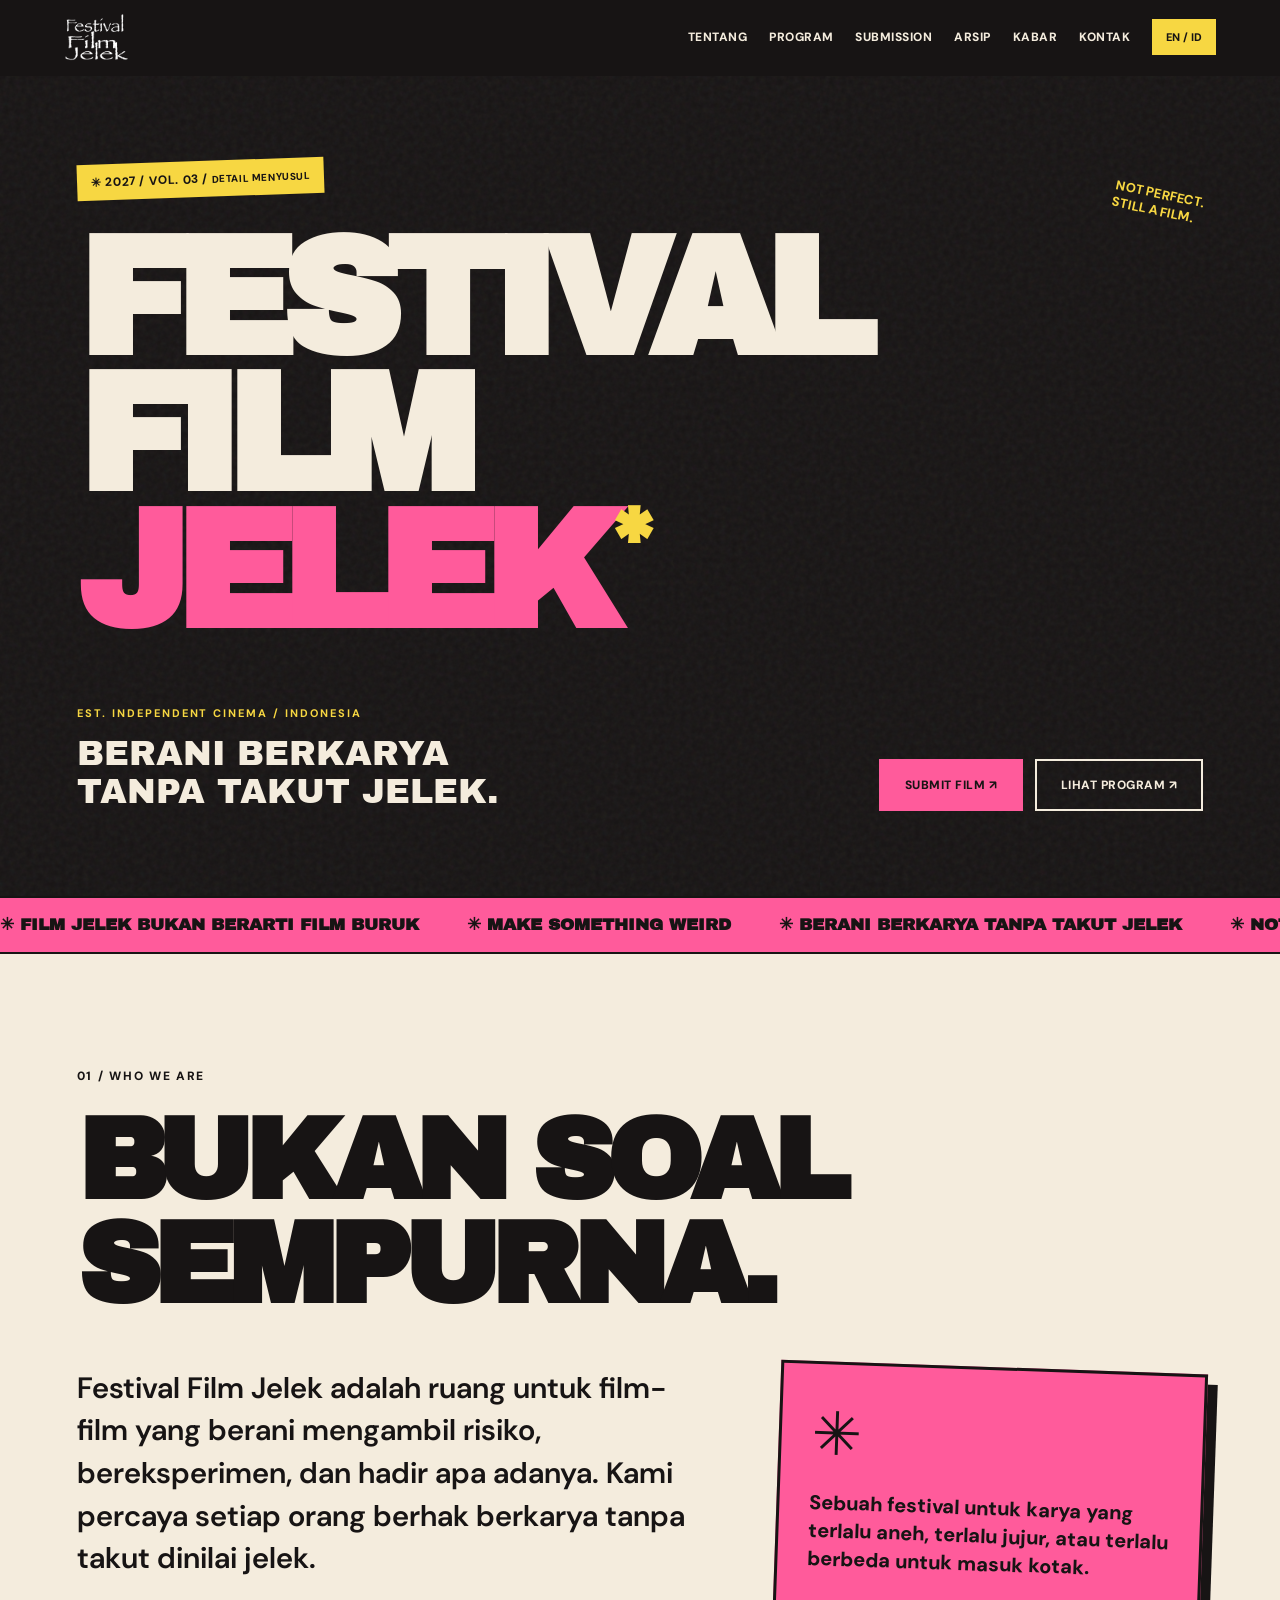
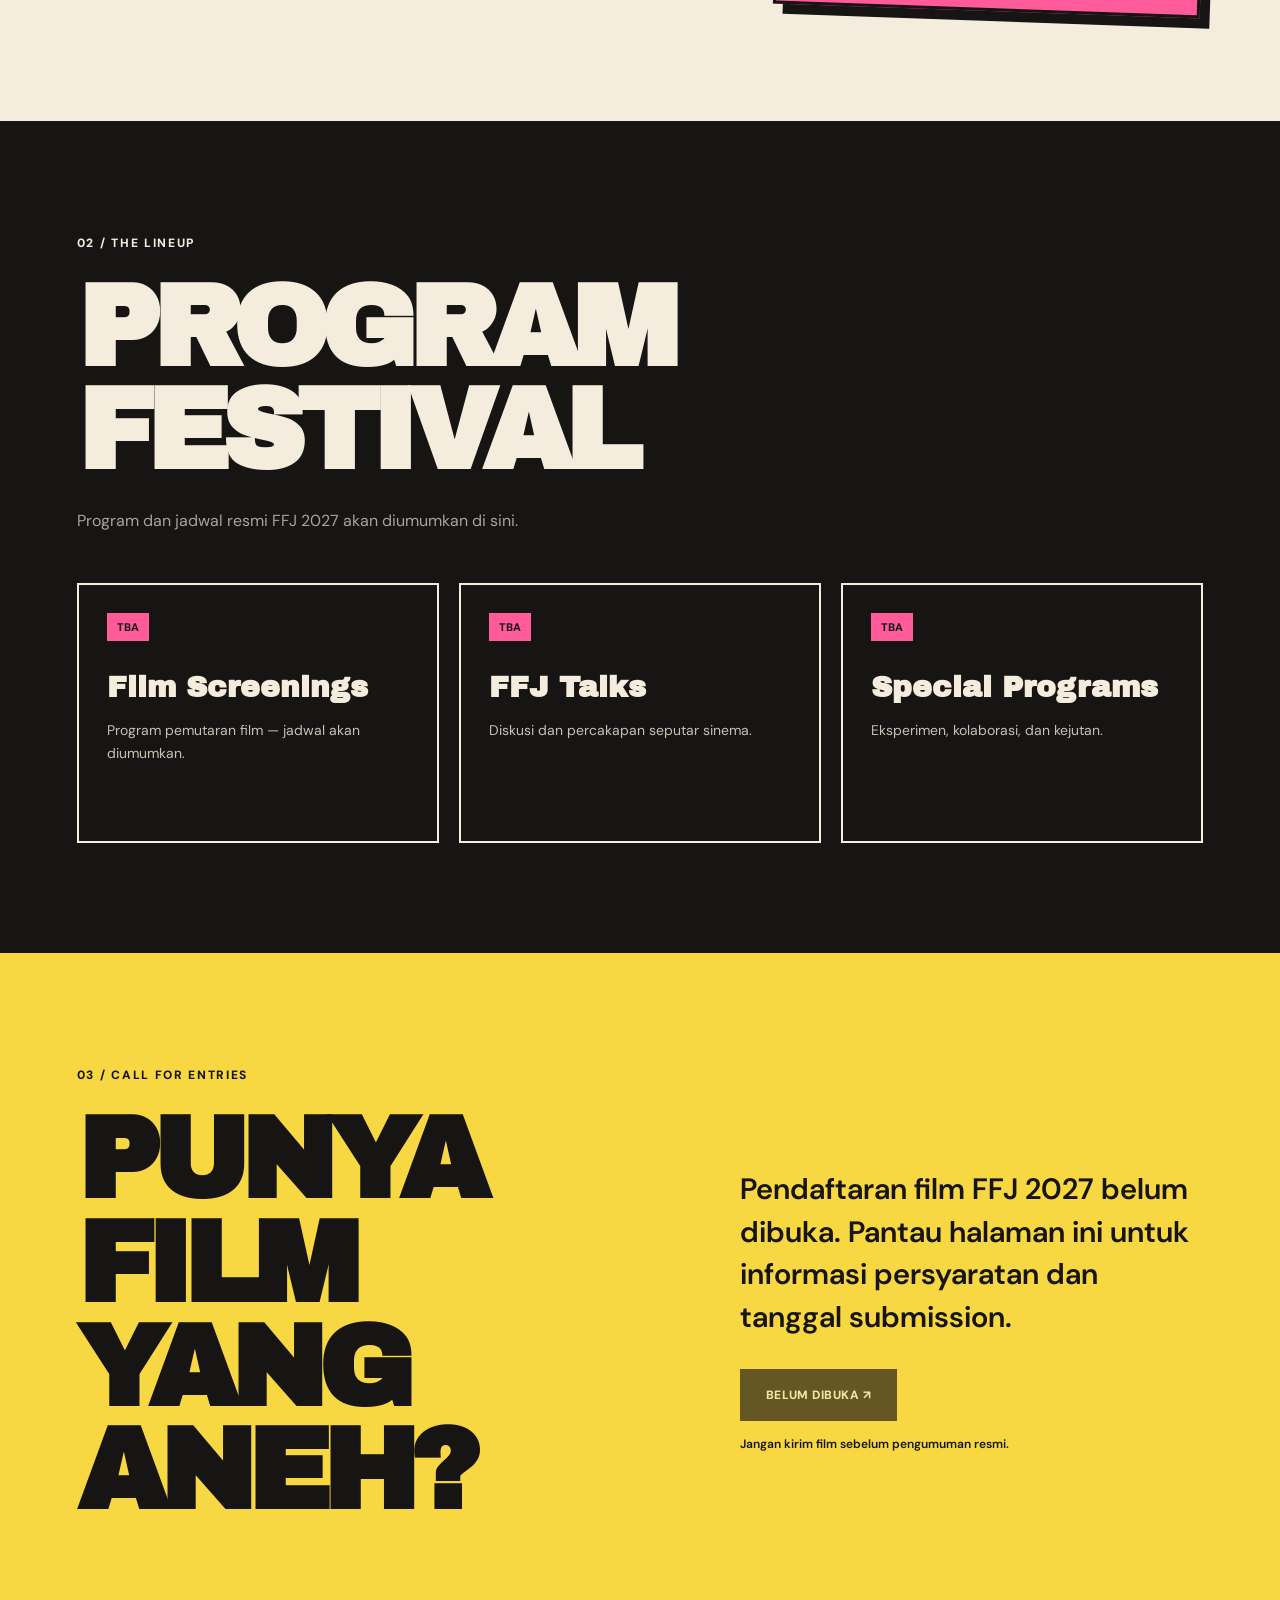
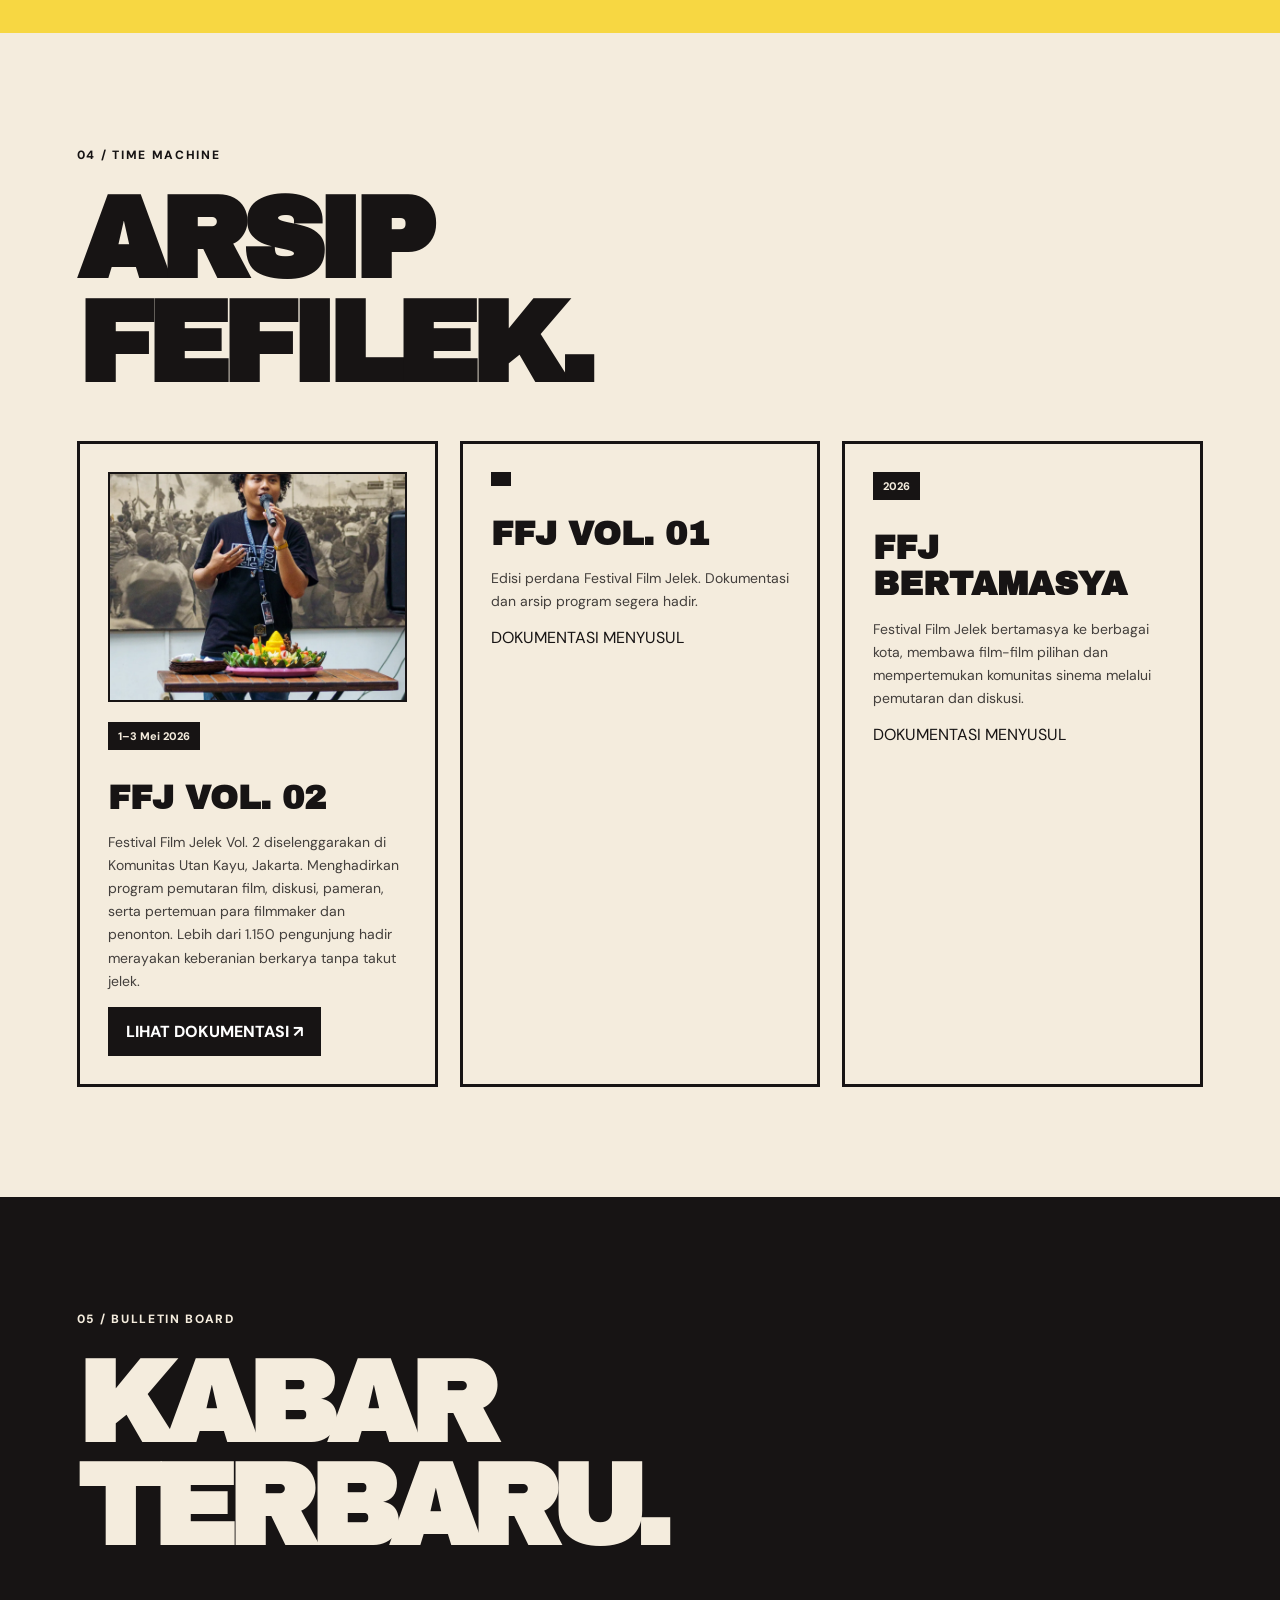
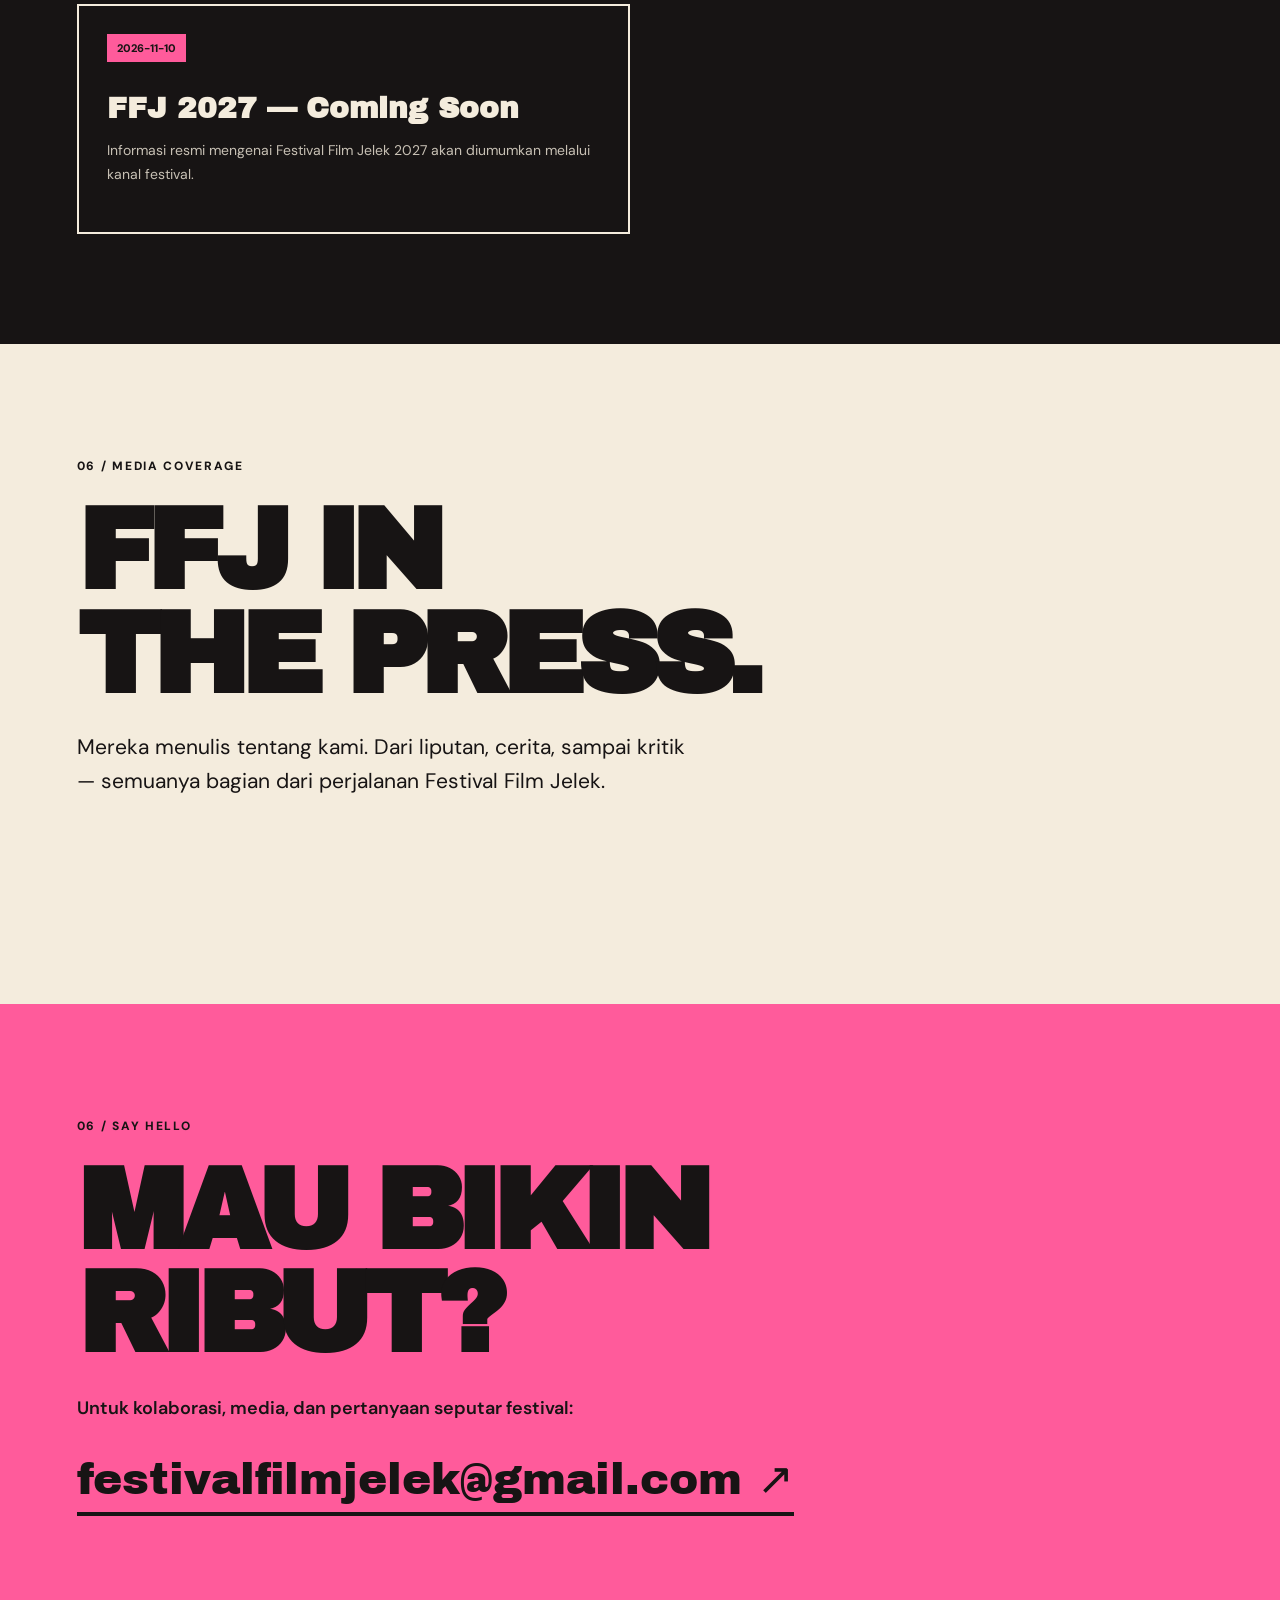
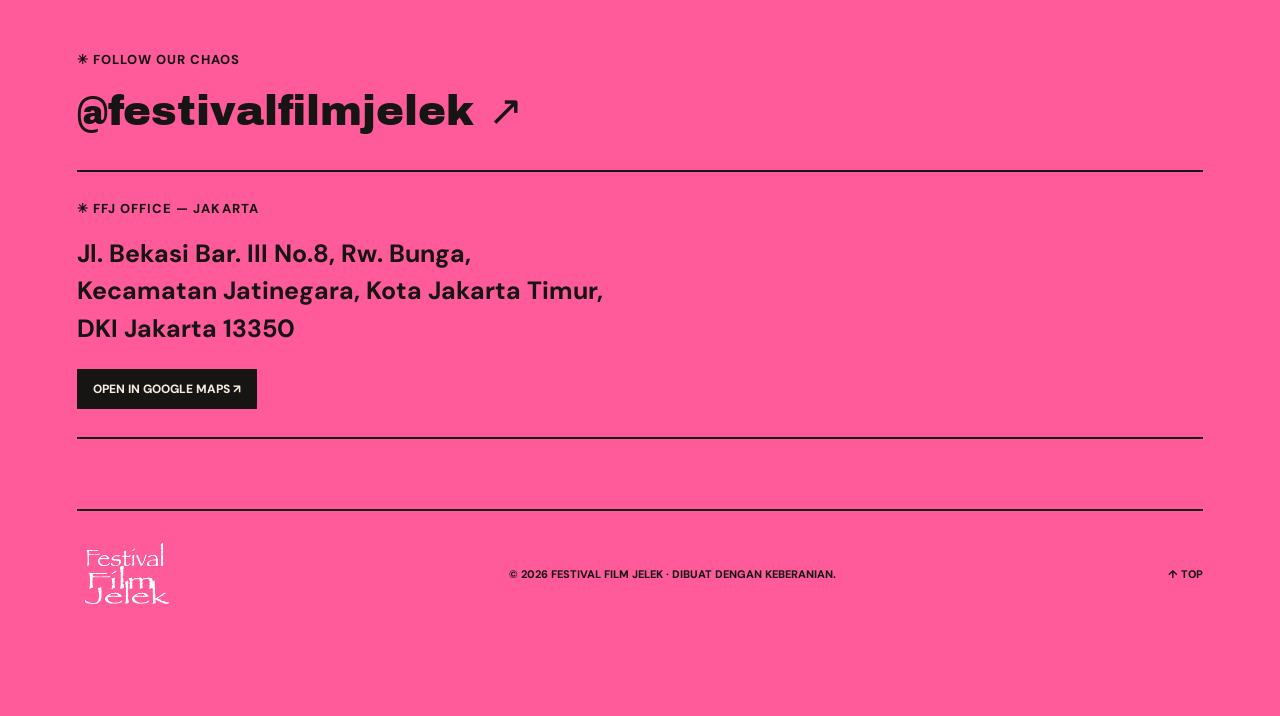
==== index.html @ 70a78f05 "Update index.html" ====
<!doctype html>
<html lang="id">
<head>
  <meta charset="utf-8">
  <meta name="viewport" content="width=device-width, initial-scale=1">

  <meta name="theme-color" content="#171414">
  <meta name="description" content="Festival Film Jelek — ruang untuk film yang berani berbeda. Berani berkarya tanpa takut jelek.">

  <title>Festival Film Jelek — FFJ 2027</title>

  <!-- FAVICON -->
  <link rel="icon" type="image/png" sizes="512x512" href="/assets/favicon.png">
  <link rel="apple-touch-icon" href="/assets/favicon.png">

  <!-- SOCIAL MEDIA THUMBNAIL -->
  <meta property="og:type" content="website">
  <meta property="og:site_name" content="Festival Film Jelek">
  <meta property="og:title" content="Festival Film Jelek — FFJ 2027">
  <meta property="og:description" content="Berani berkarya tanpa takut jelek. Festival film independen yang merayakan keberanian bereksperimen dan berkarya.">
  <meta property="og:url" content="https://festivalfilmjelek.com/">
  <meta property="og:image" content="https://festivalfilmjelek.com/assets/ffj-thumbnail.jpg">
  <meta property="og:image:secure_url" content="https://festivalfilmjelek.com/assets/ffj-thumbnail.jpg">
  <meta property="og:image:type" content="image/jpeg">
  <meta property="og:image:width" content="1200">
  <meta property="og:image:height" content="630">
  <meta property="og:image:alt" content="Logo Festival Film Jelek dengan latar hitam">

  <meta name="twitter:card" content="summary_large_image">
  <meta name="twitter:title" content="Festival Film Jelek — FFJ 2027">
  <meta name="twitter:description" content="Berani berkarya tanpa takut jelek.">
  <meta name="twitter:image" content="https://festivalfilmjelek.com/assets/ffj-thumbnail.jpg">

  <!-- STYLES -->
<link rel="stylesheet" href="styles.css?v=8">
</head>

<body>

  <!-- NAVIGATION -->
  <header class="nav">
    <a href="#home" class="brand">
      <img src="assets/ffj-logo.png" alt="Festival Film Jelek">
    </a>

    <button class="menu" id="menu" aria-label="Buka menu">☰</button>

    <nav id="links">
      <a href="#about" data-i="navAbout">Tentang</a>
      <a href="#program" data-i="navProgram">Program</a>
      <a href="#submission" data-i="navSubmit">Submission</a>
      <a href="#archive" data-i="navArchive">Arsip</a>
      <a href="#updates" data-i="navNews">Kabar</a>
      <a href="#contact" data-i="navContact">Kontak</a>
      <button id="lang" aria-label="Ganti bahasa">EN / ID</button>
    </nav>
  </header>

  <main>

    <!-- HOME -->
    <section id="home" class="hero">
      <div class="grain"></div>

      <div class="hero-inner">
        <div class="stamp">
          ✳ 2027 / VOL. 03 /
          <span class="small" data-i="detailsTbd">DETAIL MENYUSUL</span>
        </div>

        <div class="headline">
          <span>FESTIVAL</span>
          <span>FILM</span>
          <span class="pink">JELEK<span class="asterisk">*</span></span>
        </div>

        <div class="hero-foot">
          <div>
            <p class="overline">EST. INDEPENDENT CINEMA / INDONESIA</p>
            <p class="tagline" data-i="tagline">
              BERANI BERKARYA<br>
              TANPA TAKUT JELEK.
            </p>
          </div>

          <div class="hero-cta">
            <a class="btn hot" href="#submission" data-i="ctaSubmit">
              SUBMIT FILM ↗
            </a>
            <a class="btn outline" href="#program" data-i="ctaProgram">
              LIHAT PROGRAM ↗
            </a>
          </div>
        </div>

        <div class="scribble">
          NOT PERFECT.<br>
          STILL A FILM.
        </div>
      </div>
    </section>

    <!-- RUNNING TEXT — SEAMLESS LOOP -->
    <div class="ticker">
      <div class="ticker-track">

        <div class="ticker-group">
          <span>✳ FILM JELEK BUKAN BERARTI FILM BURUK</span>
          <span>✳ MAKE SOMETHING WEIRD</span>
          <span>✳ BERANI BERKARYA TANPA TAKUT JELEK</span>
          <span>✳ NOT PERFECT. STILL A FILM.</span>
        </div>

        <div class="ticker-group" aria-hidden="true">
          <span>✳ FILM JELEK BUKAN BERARTI FILM BURUK</span>
          <span>✳ MAKE SOMETHING WEIRD</span>
          <span>✳ BERANI BERKARYA TANPA TAKUT JELEK</span>
          <span>✳ NOT PERFECT. STILL A FILM.</span>
        </div>

      </div>
    </div>

    <!-- ABOUT -->
    <section id="about" class="paper section">
      <div class="section-head">
        <span class="kicker">01 / WHO WE ARE</span>
        <h2 data-i="aboutTitle">
          BUKAN SOAL<br>SEMPURNA.
        </h2>
      </div>

      <div class="two">
        <p class="lead" id="aboutText">
          Festival Film Jelek adalah ruang untuk film-film yang
          berani mengambil risiko, bereksperimen, dan hadir apa
          adanya. Kami percaya setiap orang berhak berkarya
          tanpa takut dinilai jelek.
        </p>

        <div class="note">
          <span>✳</span>
          <p data-i="aboutNote">
            Sebuah festival untuk karya yang terlalu aneh,
            terlalu jujur, atau terlalu berbeda untuk masuk kotak.
          </p>
        </div>
      </div>
    </section>

    <!-- PROGRAM -->
    <section id="program" class="section dark">
      <div class="section-head">
        <span class="kicker">02 / THE LINEUP</span>
        <h2 data-i="programTitle">
          PROGRAM<br>FESTIVAL
        </h2>
        <p class="muted" data-i="programIntro">
          Program dan jadwal resmi FFJ 2027 akan diumumkan di sini.
        </p>
      </div>

      <div id="programCards" class="cards"></div>
    </section>

    <!-- SUBMISSION -->
    <section id="submission" class="section yellow">
      <span class="kicker">03 / CALL FOR ENTRIES</span>

      <div class="submission-grid">
        <h2 data-i="submitTitle">
          PUNYA FILM<br>YANG ANEH?
        </h2>

        <div>
          <p class="lead" id="submissionText">
            Pendaftaran film FFJ 2027 belum dibuka.
            Pantau halaman ini untuk informasi persyaratan
            dan tanggal submission.
          </p>

          <a
            id="submissionLink"
            class="btn black disabled"
            href="#updates"
            data-i="submitStatus"
          >
            BELUM DIBUKA ↗
          </a>

          <p class="tiny" data-i="submissionCaution">
            Jangan kirim film sebelum pengumuman resmi.
          </p>
        </div>
      </div>
    </section>

    <!-- ARSIP FEFILEK -->
    <section id="archive" class="section paper">
      <span class="kicker">04 / TIME MACHINE</span>
      <h2 data-i="archiveTitle">
        ARSIP<br>FEFILEK.
      </h2>

      <div id="archiveCards" class="archive-grid"></div>
    </section>

    <!-- NEWS -->
    <section id="updates" class="section dark">
      <span class="kicker">05 / BULLETIN BOARD</span>
      <h2 data-i="newsTitle">
        KABAR<br>TERBARU.
      </h2>

      <div id="newsCards" class="news-grid"></div>
    </section>

    
<!-- FFJ IN THE PRESS -->
<section id="press" class="section paper">

  <div class="section-head">
    <span class="kicker">06 / MEDIA COVERAGE</span>

    <h2>
      FFJ IN<br>
      THE PRESS.
    </h2>

    <p class="press-intro">
      Mereka menulis tentang kami.
      Dari liputan, cerita, sampai kritik —
      semuanya bagian dari perjalanan
      Festival Film Jelek.
    </p>
  </div>

  <div id="pressCards" class="press-grid"></div>

  <div class="press-more-wrap">
    <button id="pressLoadMore" class="press-more"
      type="button" hidden>
      LOAD MORE ARTICLES ↓
    </button>
  </div>

</section>


<!-- CONTACT -->
<section id="contact" class="section contact">

  <span class="kicker">06 / SAY HELLO</span>

  <h2 data-i="contactTitle">
    MAU BIKIN<br>RIBUT?
  </h2>

  <p data-i="contactIntro">
    Untuk kolaborasi, media, dan pertanyaan seputar festival:
  </p>

  <!-- EMAIL -->
  <a class="mail" href="mailto:festivalfilmjelek@gmail.com">
    festivalfilmjelek@gmail.com ↗
  </a>

  <!-- INSTAGRAM -->
  <div class="office-instagram">
    <p class="office-label">✳ FOLLOW OUR CHAOS</p>

    <a
      href="https://www.instagram.com/festivalfilmjelek/"
      target="_blank"
      rel="noopener noreferrer"
      class="instagram-link"
    >
      @festivalfilmjelek ↗
    </a>
  </div>

  <!-- OFFICE ADDRESS -->
  <div class="office-address">

    <p class="office-label">✳ FFJ OFFICE — JAKARTA</p>

    <address>
      Jl. Bekasi Bar. III No.8, Rw. Bunga,<br>
      Kecamatan Jatinegara, Kota Jakarta Timur,<br>
      DKI Jakarta 13350
    </address>

    <a
      href="https://www.google.com/maps/search/?api=1&amp;query=-6.21780078834564%2C106.86878391160279"
      target="_blank"
      rel="noopener noreferrer"
      class="office-map"
    >
      OPEN IN GOOGLE MAPS ↗
    </a>

  </div>

  <!-- FOOTER -->
  <div class="footer">

    <img src="assets/ffj-logo.png" alt="Logo FFJ">

    <span>
      © <span id="year"></span> FESTIVAL FILM JELEK ·
      <span data-i="footer">DIBUAT DENGAN KEBERANIAN.</span>
    </span>

    <a href="#home">↑ TOP</a>

  </div>

</section>



  </main>

  <!-- JAVASCRIPT -->
<script src="script.js?v=5"></script>
</body>
</html>
---- styles.css ----
/* =========================================
   FESTIVAL FILM JELEK — OFFICIAL WEBSITE
   FFJ 2027 / VOL. 03
   ========================================= */

/* FONTS */
@import url('https://fonts.googleapis.com/css2?family=Archivo+Black&family=DM+Sans:wght@400;500;600;700;800&display=swap');

/* VARIABLES */
:root {
  --black: #171414;
  --paper: #f4ecdd;
  --pink: #ff5b9b;
  --yellow: #f7d742;
  --white: #ffffff;
  --muted: #aaa29b;
  --border: 2px solid var(--black);
}

/* RESET */
* {
  box-sizing: border-box;
}

html {
  scroll-behavior: smooth;
  scroll-padding-top: 85px;
}

body {
  margin: 0;
  padding: 0;
  background: var(--black);
  color: var(--paper);
  font-family: 'DM Sans', sans-serif;
  overflow-x: hidden;
}

img {
  max-width: 100%;
}

a {
  color: inherit;
  text-decoration: none;
}

button {
  font: inherit;
  cursor: pointer;
}

h1, h2, h3, p {
  margin-top: 0;
}

h1, h2, h3 {
  overflow-wrap: anywhere;
}

::selection {
  background: var(--pink);
  color: var(--black);
}

/* =========================================
   NAVIGATION
   ========================================= */

.nav {
  position: sticky;
  top: 0;
  z-index: 1000;
  width: 100%;
  min-height: 76px;
  padding: 12px 5%;
  display: flex;
  align-items: center;
  justify-content: space-between;
  gap: 24px;
  background: var(--paper);
  color: var(--black);
  border-bottom: var(--border);
}

.brand {
  display: flex;
  align-items: center;
  flex-shrink: 0;
}

.brand img {
  width: auto;
  max-width: 160px;
  height: 48px;
  object-fit: contain;
}

.nav nav {
  display: flex;
  align-items: center;
  gap: 22px;
}

.nav nav a {
  font-size: 12px;
  font-weight: 800;
  text-transform: uppercase;
  letter-spacing: .04em;
  transition: color .2s;
}

.nav nav a:hover {
  color: #d72e71;
}

#lang {
  padding: 9px 12px;
  background: var(--yellow);
  color: var(--black);
  border: 2px solid var(--black);
  font-size: 11px;
  font-weight: 800;
}

.menu {
  display: none;
  background: transparent;
  border: none;
  color: var(--black);
  font-size: 28px;
}

/* =========================================
   HERO
   ========================================= */

.hero {
  position: relative;
  min-height: 690px;
  display: flex;
  align-items: center;
  overflow: hidden;
  background: var(--black);
  isolation: isolate;
}

.hero-inner {
  position: relative;
  z-index: 2;
  width: 100%;
  max-width: 1600px;
  margin: auto;
  padding: 85px 6%;
}

.grain {
  position: absolute;
  inset: 0;
  z-index: 1;
  pointer-events: none;
  opacity: .12;
  background-image: url("data:image/svg+xml,%3Csvg viewBox='0 0 180 180' xmlns='http://www.w3.org/2000/svg'%3E%3Cfilter id='n'%3E%3CfeTurbulence type='fractalNoise' baseFrequency='.8' numOctaves='3' stitchTiles='stitch'/%3E%3C/filter%3E%3Crect width='100%25' height='100%25' filter='url(%23n)' opacity='.5'/%3E%3C/svg%3E");
}

.stamp {
  display: inline-block;
  margin-bottom: 35px;
  padding: 10px 14px;
  background: var(--yellow);
  color: var(--black);
  font-weight: 800;
  font-size: 12px;
  letter-spacing: .05em;
  transform: rotate(-2deg);
}

.stamp .small {
  font-size: 10px;
}

.headline {
  display: flex;
  flex-direction: column;
  align-items: flex-start;
  font-family: 'Archivo Black', sans-serif;
  font-size: clamp(76px, 13vw, 220px);
  font-weight: 900;
  line-height: .82;
  letter-spacing: -.085em;
}

.headline span {
  display: block;
}

.headline .pink {
  color: var(--pink);
}

.asterisk {
  display: inline !important;
  color: var(--yellow);
  font-size: .55em;
  vertical-align: top;
}

.hero-foot {
  margin-top: 65px;
  display: flex;
  align-items: flex-end;
  justify-content: space-between;
  gap: 30px;
}

.overline {
  font-size: 11px;
  font-weight: 700;
  letter-spacing: .18em;
  color: var(--yellow);
}

.tagline {
  margin: 15px 0 0;
  font-family: 'Archivo Black', sans-serif;
  font-size: clamp(20px, 2.7vw, 37px);
  line-height: 1.1;
}

.hero-cta {
  display: flex;
  flex-wrap: wrap;
  gap: 12px;
}

.btn {
  display: inline-flex;
  justify-content: center;
  align-items: center;
  min-height: 52px;
  padding: 16px 24px;
  border: 2px solid currentColor;
  font-size: 12px;
  font-weight: 800;
  letter-spacing: .04em;
  text-transform: uppercase;
  transition: transform .2s, box-shadow .2s;
}

.btn:hover {
  transform: translate(-3px, -3px);
  box-shadow: 5px 5px 0 var(--pink);
}

.btn.hot {
  background: var(--pink);
  border-color: var(--pink);
  color: var(--black);
}

.btn.outline {
  background: transparent;
  border-color: var(--paper);
  color: var(--paper);
}

.btn.black {
  background: var(--black);
  border-color: var(--black);
  color: var(--paper);
}

.btn.disabled {
  opacity: .65;
  cursor: not-allowed;
}

.btn.disabled:hover {
  transform: none;
  box-shadow: none;
}

.scribble {
  position: absolute;
  right: 6%;
  top: 110px;
  color: var(--yellow);
  font-weight: 800;
  font-size: 13px;
  line-height: 1.3;
  transform: rotate(12deg);
}

/* =========================================
   TICKER
   ========================================= */

.ticker {
  overflow: hidden;
  padding: 15px 0;
  background: var(--pink);
  color: var(--black);
  border-top: var(--border);
  border-bottom: var(--border);
}

.ticker > div {
  width: max-content;
  white-space: nowrap;
  font-family: 'Archivo Black', sans-serif;
  font-size: 17px;
  animation: tickerMove 22s linear infinite;
}

@keyframes tickerMove {
  from {
    transform: translateX(0);
  }
  to {
    transform: translateX(-40%);
  }
}

/* =========================================
   GLOBAL SECTIONS
   ========================================= */

.section {
  padding: 110px 6%;
}

.paper {
  background: var(--paper);
  color: var(--black);
}

.dark {
  background: var(--black);
  color: var(--paper);
}

.yellow {
  background: var(--yellow);
  color: var(--black);
}

.kicker {
  display: inline-block;
  margin-bottom: 25px;
  font-size: 12px;
  font-weight: 800;
  letter-spacing: .14em;
}

.section h2 {
  margin: 0 0 45px;
  font-family: 'Archivo Black', sans-serif;
  font-size: clamp(55px, 9vw, 135px);
  line-height: .9;
  letter-spacing: -.07em;
}

.section-head {
  margin-bottom: 50px;
}

.section-head h2 {
  margin-bottom: 25px;
}

.lead {
  font-size: clamp(20px, 2.3vw, 32px);
  font-weight: 600;
  line-height: 1.45;
}

.muted {
  color: var(--muted);
  font-size: 16px;
  line-height: 1.6;
}

/* =========================================
   ABOUT
   ========================================= */

.two {
  display: grid;
  grid-template-columns: 1.5fr 1fr;
  gap: 60px;
  align-items: start;
}

.note {
  padding: 30px;
  border: 3px solid var(--black);
  background: var(--pink);
  box-shadow: 10px 10px 0 var(--black);
  transform: rotate(2deg);
}

.note span {
  font-size: 60px;
}

.note p {
  margin: 15px 0 0;
  font-size: 20px;
  font-weight: 800;
  line-height: 1.4;
}

/* =========================================
   PROGRAM CARDS
   ========================================= */

.cards {
  display: grid;
  grid-template-columns: repeat(3, minmax(0, 1fr));
  gap: 20px;
}

.tile {
  min-width: 0;
  min-height: 260px;
  padding: 28px;
  display: flex;
  flex-direction: column;
  align-items: flex-start;
  border: 2px solid currentColor;
  transition: transform .2s, box-shadow .2s;
}

.tile:hover {
  transform: translate(-4px, -4px);
  box-shadow: 8px 8px 0 var(--pink);
}

.tile .num {
  display: inline-block;
  margin-bottom: 30px;
  padding: 7px 10px;
  background: var(--pink);
  color: var(--black);
  font-size: 11px;
  font-weight: 800;
}

.tile h3 {
  margin: 0 0 15px;
  font-family: 'Archivo Black', sans-serif;
  font-size: clamp(22px, 2.3vw, 32px);
  line-height: 1.1;
}

.tile p {
  font-size: 14px;
  line-height: 1.65;
  opacity: .8;
}

.tile a {
  margin-top: auto;
  padding-top: 20px;
  font-size: 12px;
  font-weight: 800;
  text-decoration: underline;
  text-underline-offset: 5px;
}

/* =========================================
   SUBMISSION
   ========================================= */

.submission-grid {
  display: grid;
  grid-template-columns: 1.3fr 1fr;
  gap: 60px;
  align-items: center;
}

.submission-grid h2 {
  margin-bottom: 0;
}

.submission-grid .lead {
  margin-bottom: 30px;
}

.tiny {
  margin-top: 15px;
  font-size: 12px;
  font-weight: 600;
}

/* =========================================
   ARSIP FEFILEK
   ========================================= */

.archive-grid {
  display: grid;
  grid-template-columns: repeat(3, minmax(0, 1fr));
  gap: 22px;
}

.archive-grid .tile {
  min-height: 300px;
  background: transparent;
  border: 3px solid var(--black);
}

.archive-grid .tile:hover {
  background: var(--yellow);
  box-shadow: 8px 8px 0 var(--black);
}

.archive-grid .tile h3 {
  font-size: clamp(25px, 2.6vw, 38px);
}

.archive-grid .tile .num {
  background: var(--black);
  color: var(--paper);
}

/* Future gallery support */
.archive-gallery {
  display: grid;
  grid-template-columns: repeat(3, minmax(0, 1fr));
  gap: 12px;
  margin-top: 25px;
}

.archive-gallery img {
  display: block;
  width: 100%;
  aspect-ratio: 4 / 3;
  object-fit: cover;
  border: 2px solid var(--black);
  transition: transform .2s;
}

.archive-gallery img:hover {
  transform: scale(1.02);
}

/* =========================================
   NEWS
   ========================================= */

.news-grid {
  display: grid;
  grid-template-columns: repeat(2, minmax(0, 1fr));
  gap: 20px;
}

.news-grid .tile {
  min-height: 230px;
}

.news-grid .tile:hover {
  box-shadow: 8px 8px 0 var(--yellow);
}

/* =========================================
   CONTACT & FOOTER
   ========================================= */

.contact {
  background: var(--pink);
  color: var(--black);
}

.contact h2 {
  margin-bottom: 30px;
}

.contact > p {
  font-size: 18px;
  font-weight: 600;
}

.mail {
  display: inline-block;
  max-width: 100%;
  margin: 15px 0 100px;
  padding-bottom: 8px;
  border-bottom: 4px solid var(--black);
  font-family: 'Archivo Black', sans-serif;
  font-size: clamp(17px, 3.5vw, 44px);
  overflow-wrap: anywhere;
}

.mail:hover {
  color: var(--paper);
  border-color: var(--paper);
}

.footer {
  display: flex;
  align-items: center;
  justify-content: space-between;
  gap: 25px;
  padding-top: 30px;
  border-top: 2px solid var(--black);
}

.footer img {
  width: 100px;
  height: auto;
  max-height: 65px;
  object-fit: contain;
}

.footer span,
.footer a {
  font-size: 11px;
  font-weight: 800;
}

.footer a:hover {
  text-decoration: underline;
}

/* =========================================
   TABLET
   ========================================= */

@media (max-width: 1000px) {
  .nav nav {
    gap: 12px;
  }

  .nav nav a {
    font-size: 10px;
  }

  .cards,
  .archive-grid {
    grid-template-columns: repeat(2, minmax(0, 1fr));
  }

  .hero-foot {
    align-items: flex-start;
    flex-direction: column;
  }

  .two,
  .submission-grid {
    gap: 35px;
  }
}

/* =========================================
   MOBILE
   ========================================= */

@media (max-width: 700px) {
  html {
    scroll-padding-top: 68px;
  }

  .nav {
    min-height: 68px;
    padding: 10px 5%;
  }

  .brand img {
    max-width: 125px;
    height: 42px;
  }

  .menu {
    display: block;
  }

  .nav nav {
    display: none;
    position: absolute;
    top: 100%;
    left: 0;
    right: 0;
    padding: 25px 6%;
    background: var(--paper);
    border-bottom: 3px solid var(--black);
    flex-direction: column;
    align-items: stretch;
    gap: 0;
  }

  .nav nav.open {
    display: flex;
  }

  .nav nav a {
    padding: 14px 0;
    border-bottom: 1px solid #ccc3b6;
    font-size: 15px;
  }

  #lang {
    margin-top: 20px;
    align-self: flex-start;
  }

  .hero {
    min-height: 650px;
  }

  .hero-inner {
    padding: 80px 6% 65px;
  }

  .headline {
    font-size: clamp(52px, 14.5vw, 100px);
    letter-spacing: -.075em;
  }

  .stamp {
    margin-bottom: 45px;
    font-size: 10px;
  }

  .hero-foot {
    margin-top: 55px;
    gap: 25px;
  }

  .hero-cta {
    width: 100%;
  }

  .hero-cta .btn {
    flex: 1;
    padding: 14px 10px;
    font-size: 10px;
  }

  .scribble {
    top: 35px;
    right: 7%;
    font-size: 10px;
  }

  .ticker > div {
    font-size: 13px;
  }

  .section {
    padding: 75px 6%;
  }

  .section h2 {
    font-size: clamp(44px, 12vw, 80px);
    margin-bottom: 30px;
  }

  .two,
  .submission-grid {
    grid-template-columns: 1fr;
    gap: 35px;
  }

  .lead {
    font-size: 21px;
  }

  .note {
    padding: 25px;
    transform: rotate(1deg);
  }

  .note p {
    font-size: 18px;
  }

  .cards,
  .archive-grid,
  .news-grid {
    grid-template-columns: 1fr;
  }

  .tile {
    min-height: 220px;
    padding: 25px;
  }

  .archive-grid .tile {
    min-height: 240px;
  }

  .archive-gallery {
    grid-template-columns: repeat(2, minmax(0, 1fr));
  }

  .mail {
    margin-bottom: 75px;
  }

  .footer {
    flex-wrap: wrap;
  }

  .footer span {
    line-height: 1.5;
  }
}

/* =========================================
   SMALL MOBILE
   ========================================= */

@media (max-width: 380px) {
  .headline {
    font-size: 13.5vw;
  }

  .hero-cta {
    flex-direction: column;
  }

  .hero-cta .btn {
    width: 100%;
  }

  .section h2 {
    font-size: 11vw;
  }
}

/* ACCESSIBILITY */
@media (prefers-reduced-motion: reduce) {
  *,
  *::before,
  *::after {
    scroll-behavior: auto !important;
    animation-duration: .01ms !important;
    transition-duration: .01ms !important;
  }
}


/* FFJ ARCHIVE GALLERY */

.archive-cover {
  width: 100%;
  height: 230px;
  object-fit: cover;
  margin-bottom: 20px;
  border: 2px solid #171414;
}

.archive-open {
  margin-top: auto;
  padding: 14px 18px;
  background: #171414;
  color: #fff;
  border: 0;
  font-weight: 800;
  cursor: pointer;
}

.archive-open:hover {
  background: #ff5b9b;
  color: #171414;
}

.ffj-gallery-modal {
  position: fixed;
  inset: 0;
  z-index: 99999;
  background: rgba(0,0,0,.97);
  display: flex;
  justify-content: center;
  align-items: center;
  padding: 60px;
}

.gallery-photo {
  display: block;
  max-width: 100%;
  max-height: 80vh;
  width: auto;
  height: auto;
  object-fit: contain;
}

.gallery-close,
.gallery-prev,
.gallery-next {
  position: absolute;
  background: transparent;
  color: white;
  border: 0;
  cursor: pointer;
}

.gallery-close {
  top: 20px;
  right: 25px;
  font-size: 35px;
}

.gallery-prev,
.gallery-next {
  top: 50%;
  transform: translateY(-50%);
  font-size: 60px;
}

.gallery-prev { left: 20px; }
.gallery-next { right: 20px; }

.gallery-counter {
  position: absolute;
  bottom: 25px;
  color: white;
  font-size: 13px;
  font-weight: 700;
}

@media (max-width: 700px) {
  .ffj-gallery-modal {
    padding: 60px 40px;
  }

  .gallery-prev { left: 5px; }
  .gallery-next { right: 5px; }

  .gallery-prev,
  .gallery-next {
    font-size: 40px;
  }
}


/* =====================================
   FFJ NAVBAR — ORIGINAL BLACK STYLE
   ===================================== */

.nav {
  background: #171414;
  color: #f4ecdd;
  border-bottom: 2px solid #171414;
}

.nav nav a {
  color: #f4ecdd;
}

.nav nav a:hover {
  color: #ff5b9b;
}

.menu {
  color: #f4ecdd;
}

#lang {
  background: #f7d742;
  color: #171414;
  border: 2px solid #f7d742;
}

/* Mobile navigation */
@media (max-width: 700px) {
  .nav nav {
    background: #171414;
    border-bottom: 2px solid #f4ecdd;
  }

  .nav nav a {
    color: #f4ecdd;
    border-bottom: 1px solid #444;
  }
}


/* =========================================
   FFJ RUNNING TEXT — SLOW & SMOOTH
   ========================================= */

.ticker {
  width: 100%;
  overflow: hidden;
  background: #ff5b9b;
  color: #171414;
  padding: 15px 0;
}

.ticker > div {
  display: block;
  width: max-content;
  white-space: nowrap;

  font-family: 'Archivo Black', sans-serif;
  font-size: 17px;
  font-weight: 800;
  line-height: 1.4;

  animation: ffjTickerSlow 60s linear infinite;
  will-change: transform;
}

@keyframes ffjTickerSlow {
  from {
    transform: translateX(0);
  }

  to {
    transform: translateX(-40%);
  }
}

@media (max-width: 700px) {
  .ticker > div {
    font-size: 14px;
    animation-duration: 70s;
  }
}


/* =========================================
   FFJ RUNNING TEXT — SEAMLESS & SLOW
   ========================================= */

.ticker {
  width: 100%;
  overflow: hidden;
  background: #ff5b9b;
  color: #171414;
  padding: 15px 0;
}

.ticker > .ticker-track {
  display: flex;
  width: max-content;
  white-space: nowrap;
  animation: ffjSeamlessTicker 65s linear infinite;
  will-change: transform;
}

.ticker-group {
  display: flex;
  align-items: center;
  flex-shrink: 0;
  gap: 48px;
  padding-right: 48px;
}

.ticker-group span {
  font-family: 'Archivo Black', sans-serif;
  font-size: 17px;
  font-weight: 800;
  line-height: 1.4;
}

@keyframes ffjSeamlessTicker {
  from {
    transform: translateX(0);
  }
  to {
    transform: translateX(-50%);
  }
}

@media (max-width: 700px) {
  .ticker > .ticker-track {
    animation-duration: 75s;
  }

  .ticker-group span {
    font-size: 14px;
  }

  .ticker-group {
    gap: 32px;
    padding-right: 32px;
  }
}

@media (prefers-reduced-motion: reduce) {
  .ticker > .ticker-track {
    animation: none;
  }
}


/* FFJ OFFICE ADDRESS */

.office-address {
  margin: 0 0 70px;
  padding: 28px 0;
  border-top: 2px solid #171414;
  border-bottom: 2px solid #171414;
}

.office-label {
  margin-bottom: 18px;
  font-size: 13px;
  font-weight: 800;
  letter-spacing: .08em;
}

.office-address address {
  font-style: normal;
  font-size: clamp(17px, 2vw, 25px);
  font-weight: 700;
  line-height: 1.5;
}

.office-map {
  display: inline-block;
  margin-top: 22px;
  padding: 12px 16px;
  background: #171414;
  color: #f4ecdd;
  font-size: 12px;
  font-weight: 800;
}

.office-map:hover {
  background: #f4ecdd;
  color: #171414;
}


/* FFJ INSTAGRAM CONTACT */

.office-instagram {
  margin-top: 35px;
  margin-bottom: 35px;
}

.instagram-link {
  display: inline-block;
  color: #171414;
  font-family: 'Archivo Black', sans-serif;
  font-size: clamp(22px, 4vw, 42px);
  text-decoration: none;
  overflow-wrap: anywhere;
  transition: color 0.2s ease;
}

.instagram-link:hover {
  color: #ff5b9b;
}


/* =========================================
   FFJ IN THE PRESS
   ========================================= */

.press-intro {
  max-width: 620px;
  font-size: clamp(16px, 2vw, 21px);
  line-height: 1.6;
  margin-top: 20px;
}

.press-grid {
  display: grid;
  grid-template-columns: repeat(3, minmax(0, 1fr));
  gap: 18px;
  margin-top: 45px;
}

.press-card {
  display: flex;
  flex-direction: column;
  padding: 26px;
  min-width: 0;
  min-height: 300px;
  background: #f7d742;
  color: #171414;
  border: 2px solid #171414;
  box-shadow: 5px 5px 0 #171414;
  transition: transform .2s ease, box-shadow .2s ease;
}

.press-card:hover {
  transform: translate(-3px, -3px);
  box-shadow: 8px 8px 0 #171414;
}

.press-card-top {
  display: flex;
  justify-content: space-between;
  align-items: flex-start;
  flex-wrap: wrap;
  gap: 10px;
  margin-bottom: 24px;
}

.press-media {
  font-family: 'Archivo Black', sans-serif;
  font-size: 12px;
  letter-spacing: .02em;
}

.press-date {
  font-size: 10px;
  font-weight: 800;
  text-transform: uppercase;
}

.press-card h3 {
  font-family: 'Archivo Black', sans-serif;
  font-size: clamp(18px, 2vw, 23px);
  line-height: 1.2;
  overflow-wrap: anywhere;
  margin: 0 0 18px;
}

.press-card p {
  font-size: 14px;
  line-height: 1.6;
  margin-bottom: 24px;
}

.press-read {
  display: inline-block;
  align-self: flex-start;
  margin-top: auto;
  padding: 12px 15px;
  background: #171414;
  color: #f4ecdd;
  font-size: 12px;
  font-weight: 800;
  text-decoration: none;
}

.press-read:hover {
  background: #ff5b9b;
  color: #171414;
}

.press-more-wrap {
  display: flex;
  justify-content: center;
  margin-top: 45px;
}

.press-more {
  padding: 17px 30px;
  border: 2px solid #171414;
  background: #ff5b9b;
  color: #171414;
  font-family: 'Archivo Black', sans-serif;
  font-size: 13px;
  cursor: pointer;
}

.press-more:hover {
  background: #f7d742;
}

.press-more[hidden] {
  display: none;
}

@media (max-width: 950px) {
  .press-grid {
    grid-template-columns: repeat(2, minmax(0, 1fr));
  }
}

@media (max-width: 600px) {
  .press-grid {
    grid-template-columns: 1fr;
  }

  .press-card {
    min-height: 260px;
    padding: 22px;
  }
}
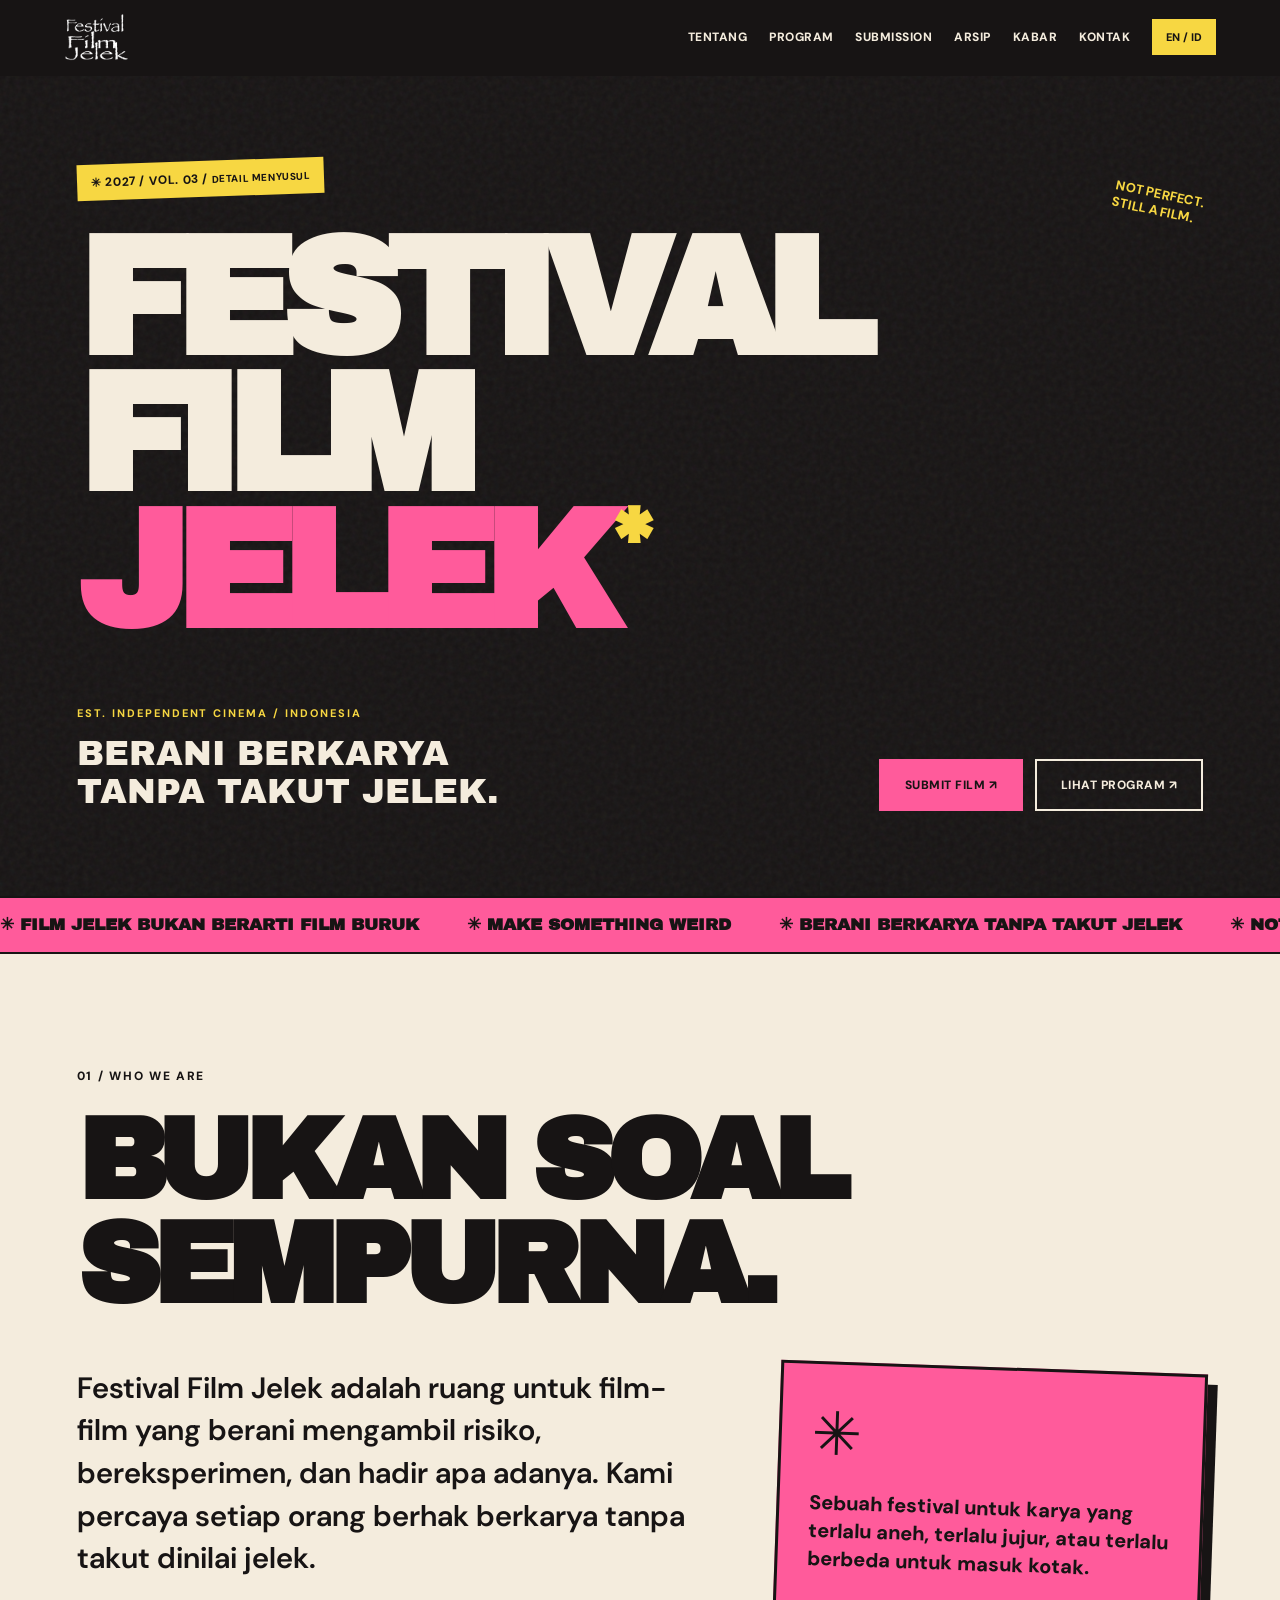
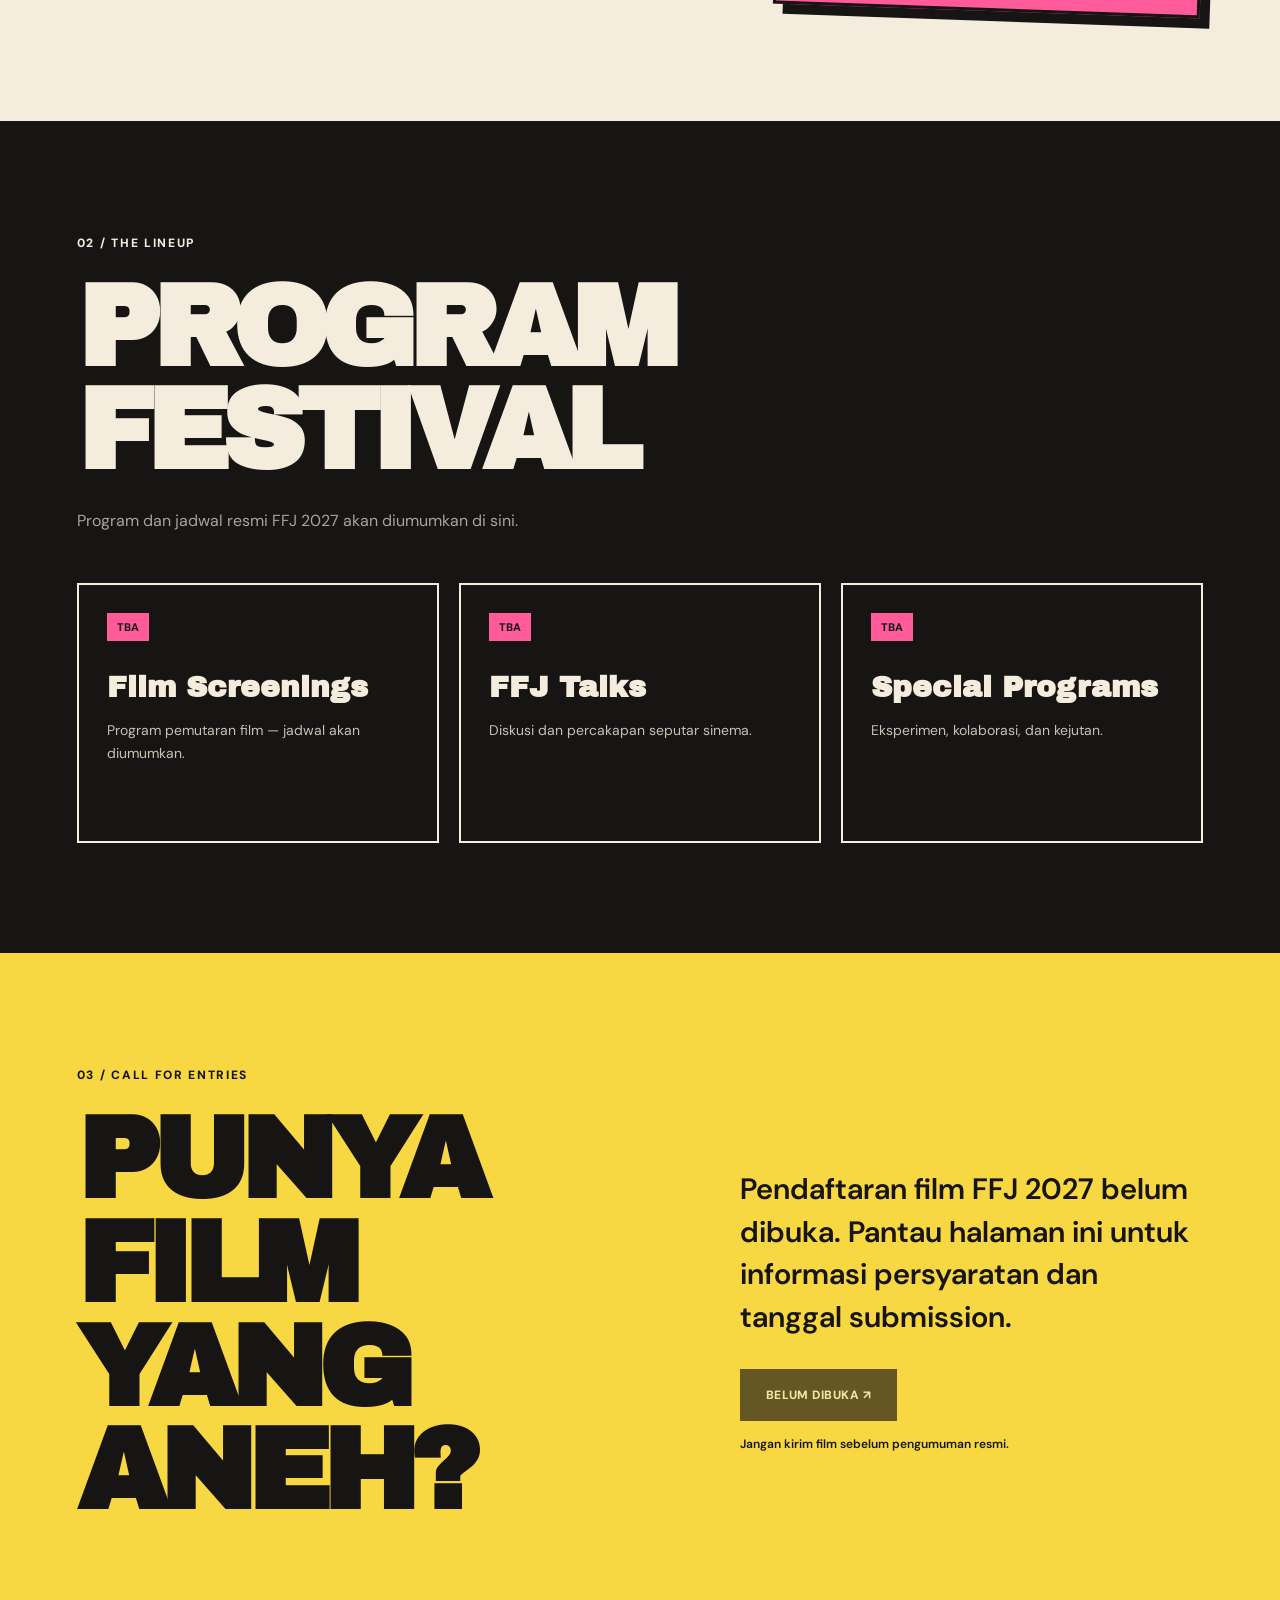
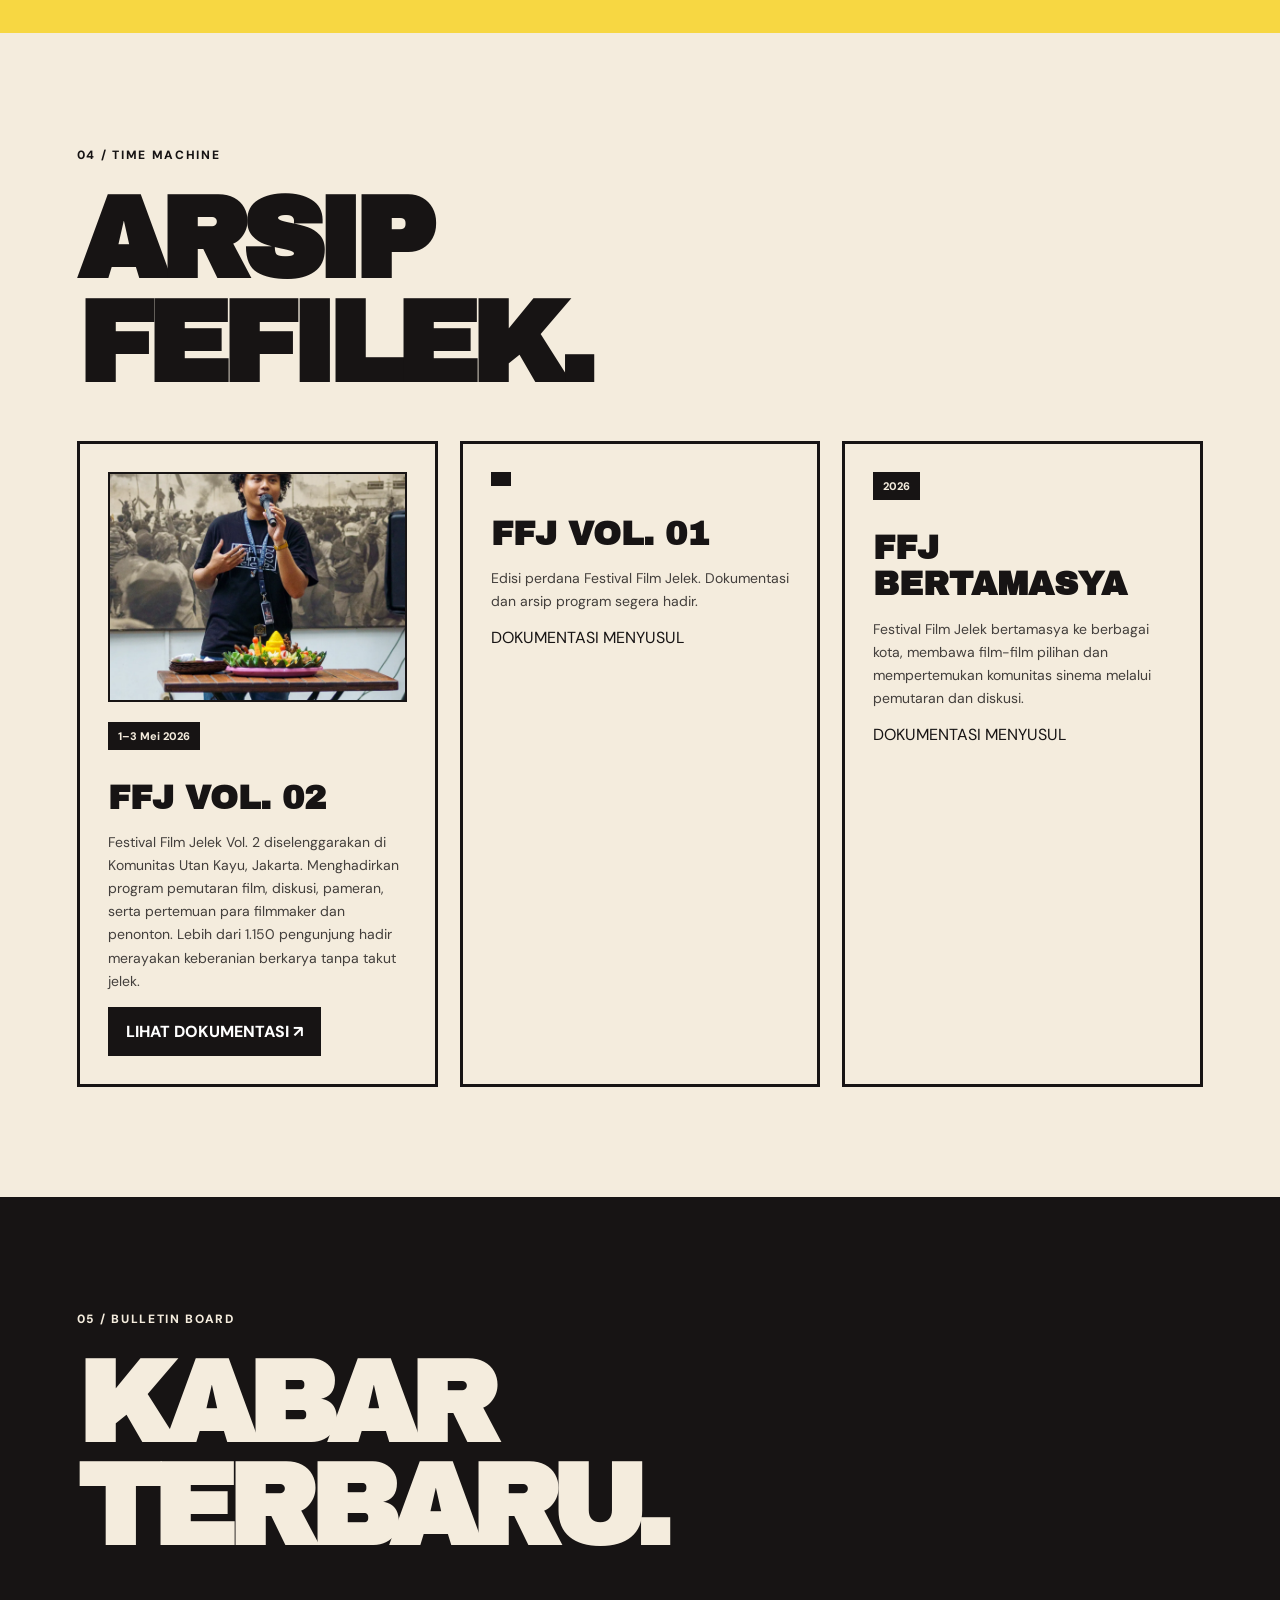
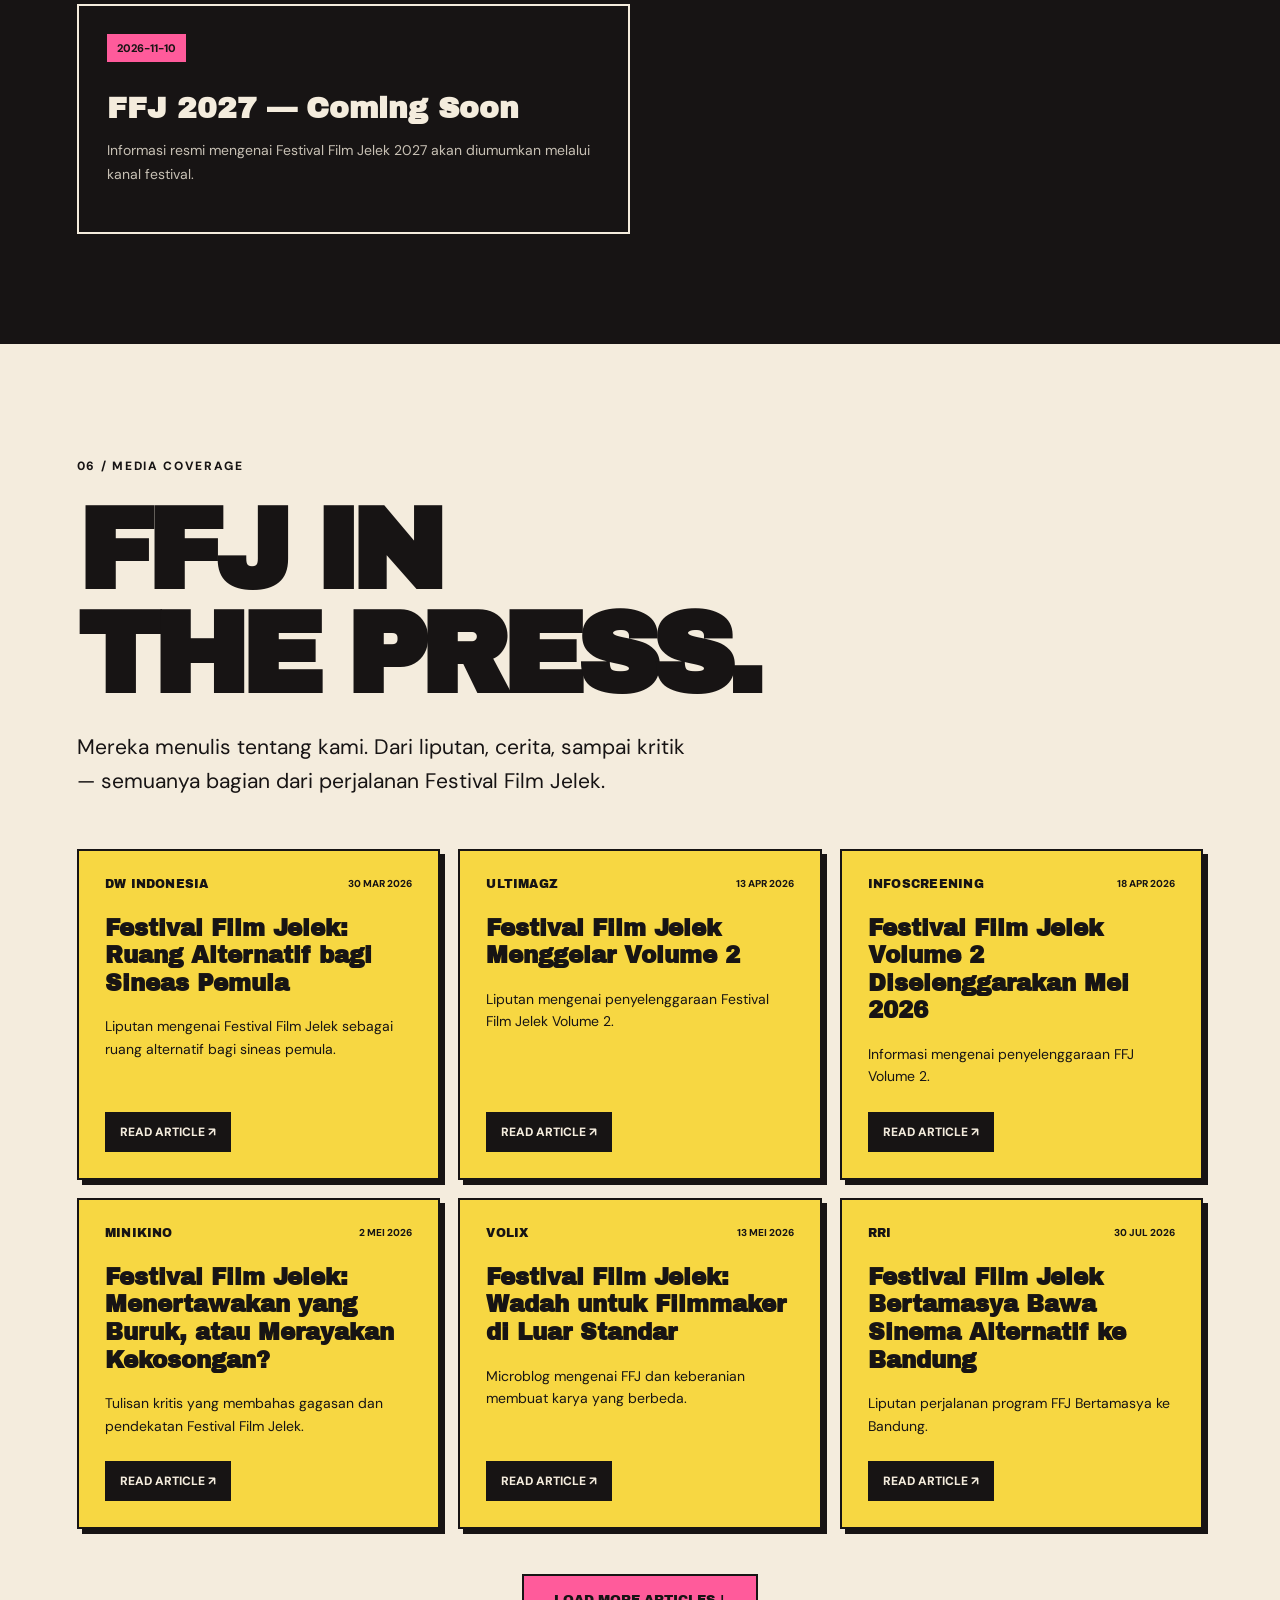
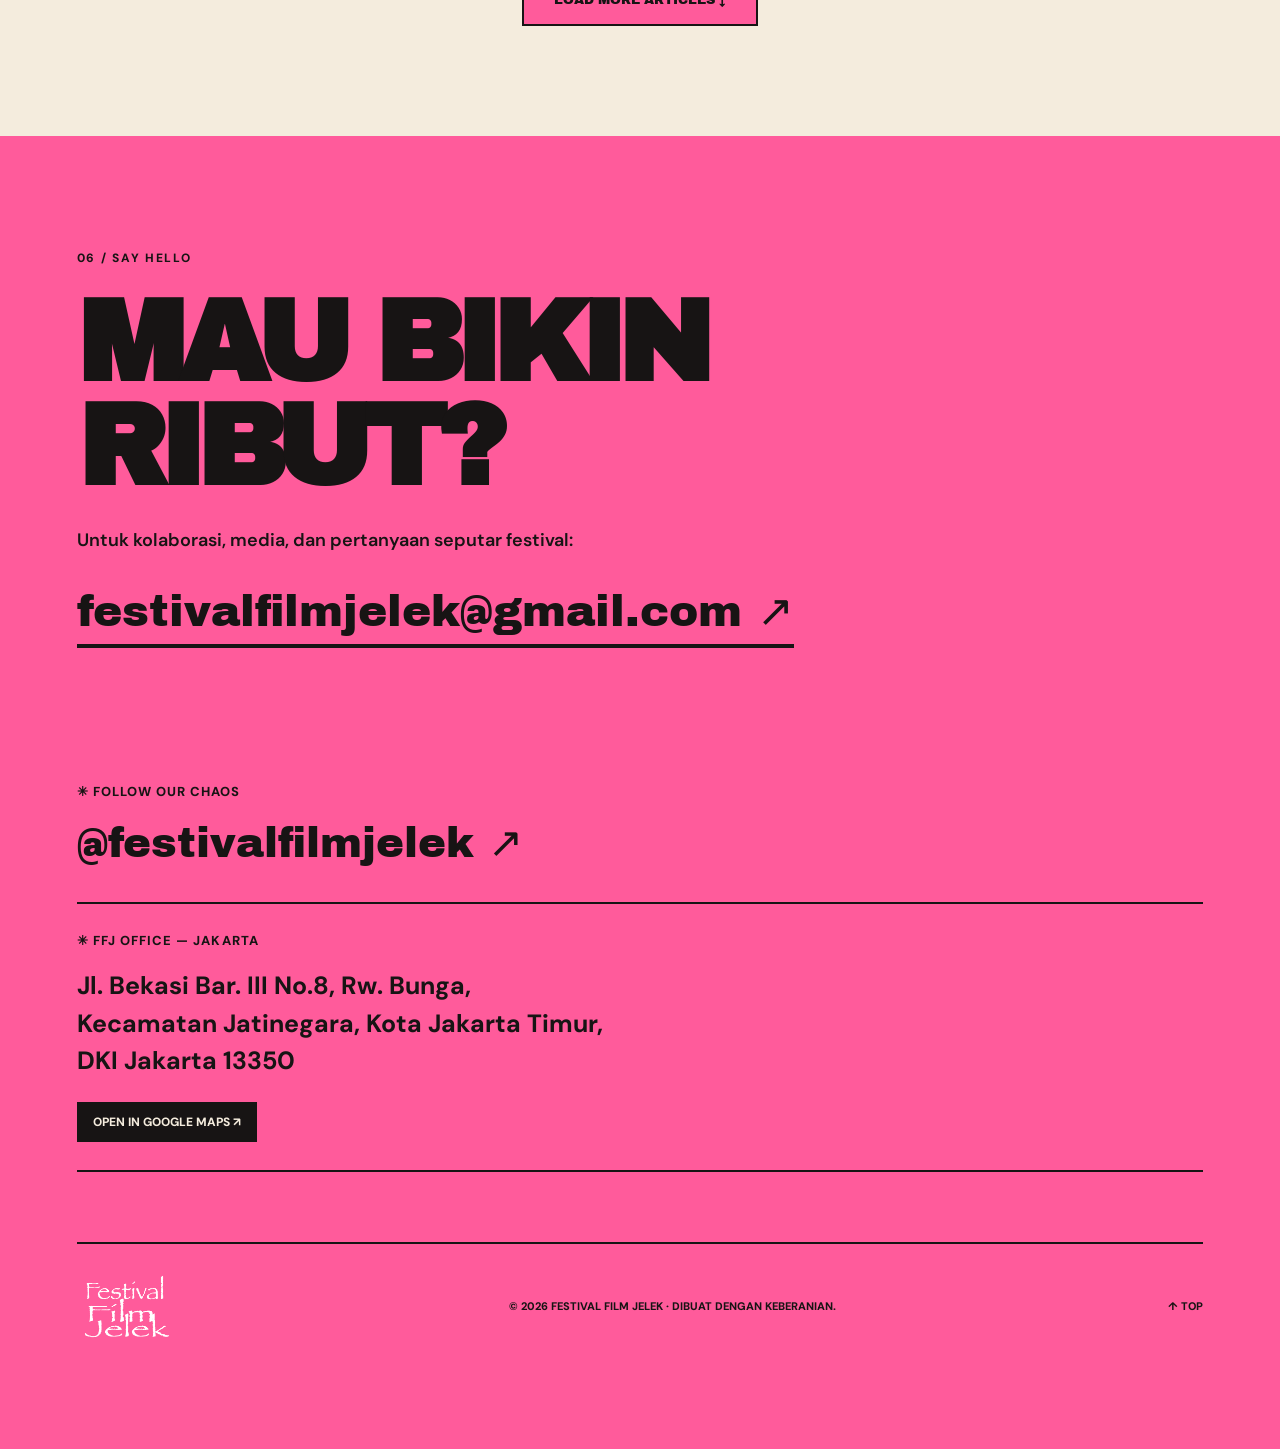
==== commit db324f77: "Update index.html" ====
--- a/index.html
+++ b/index.html
@@ -323,6 +323,6 @@
   </main>
 
   <!-- JAVASCRIPT -->
-<script src="script.js?v=5"></script>
+<script src="script.js?v=7"></script>
 </body>
 </html>
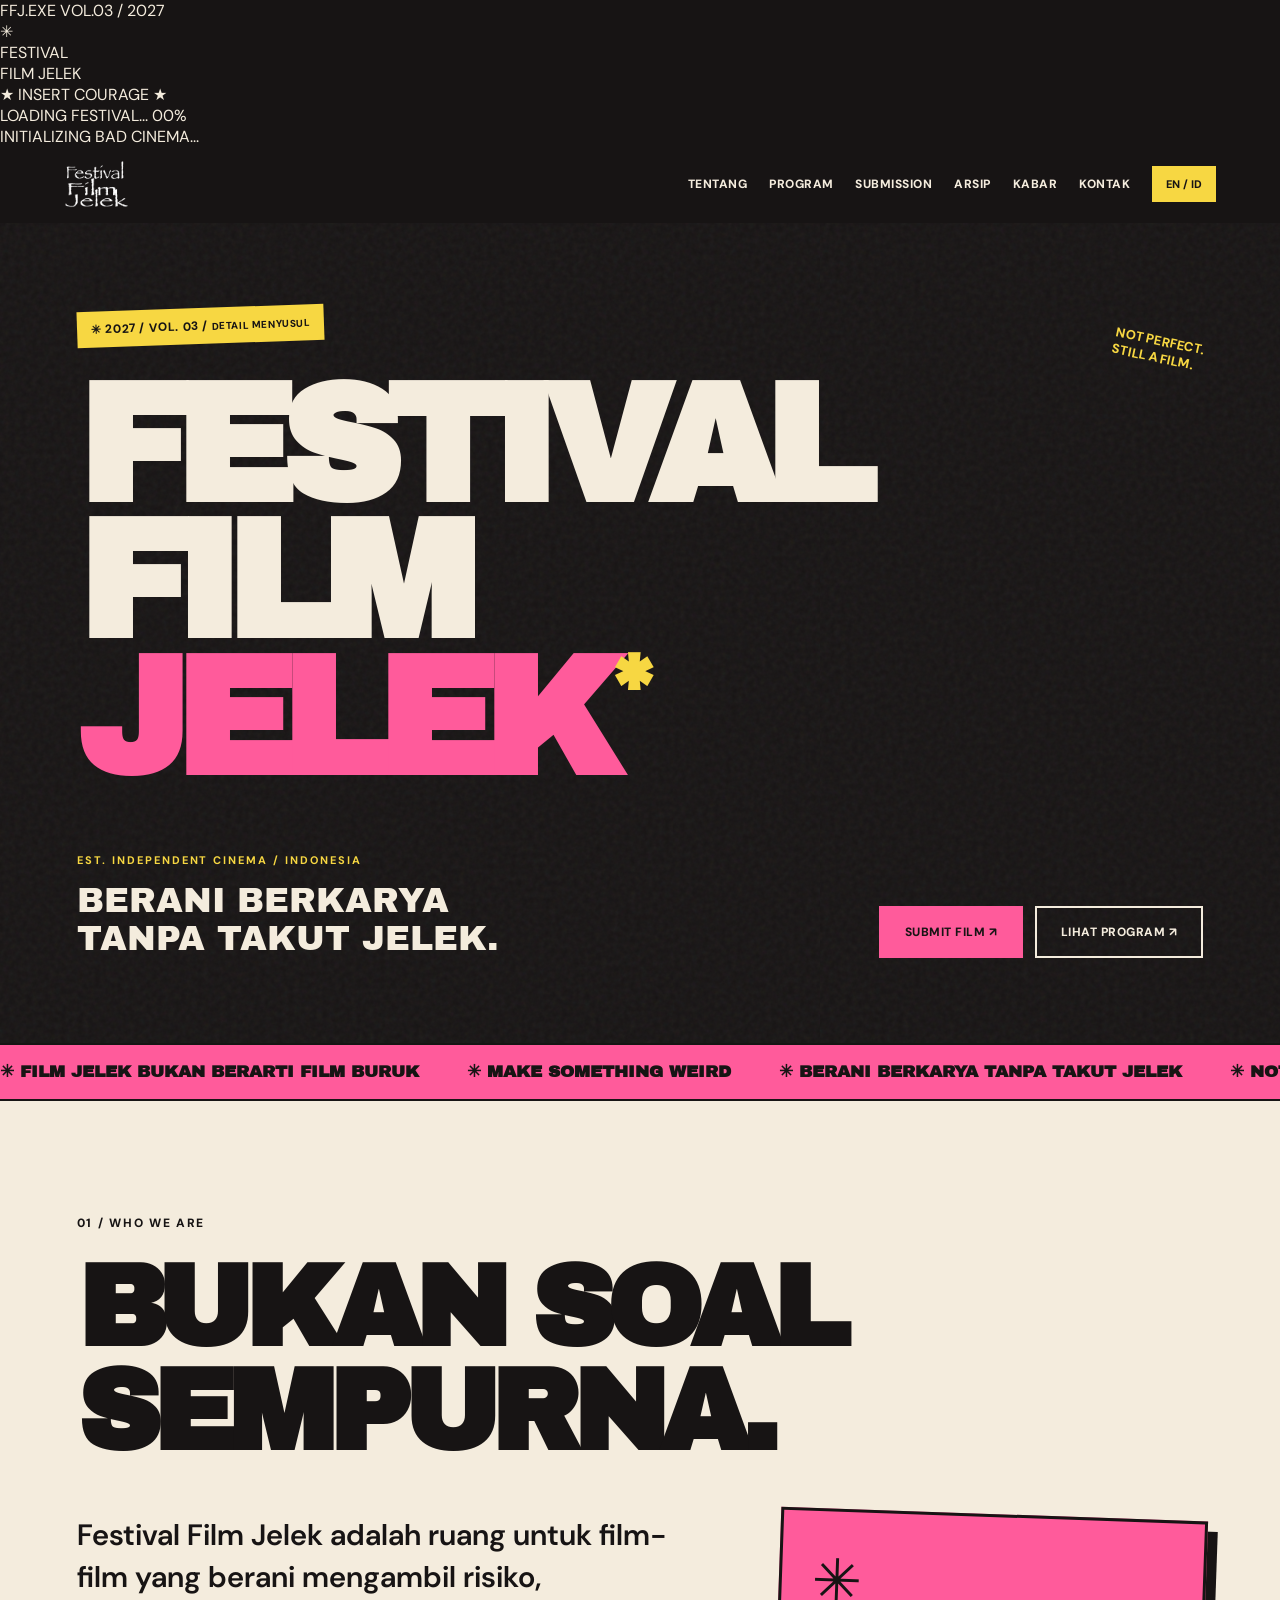
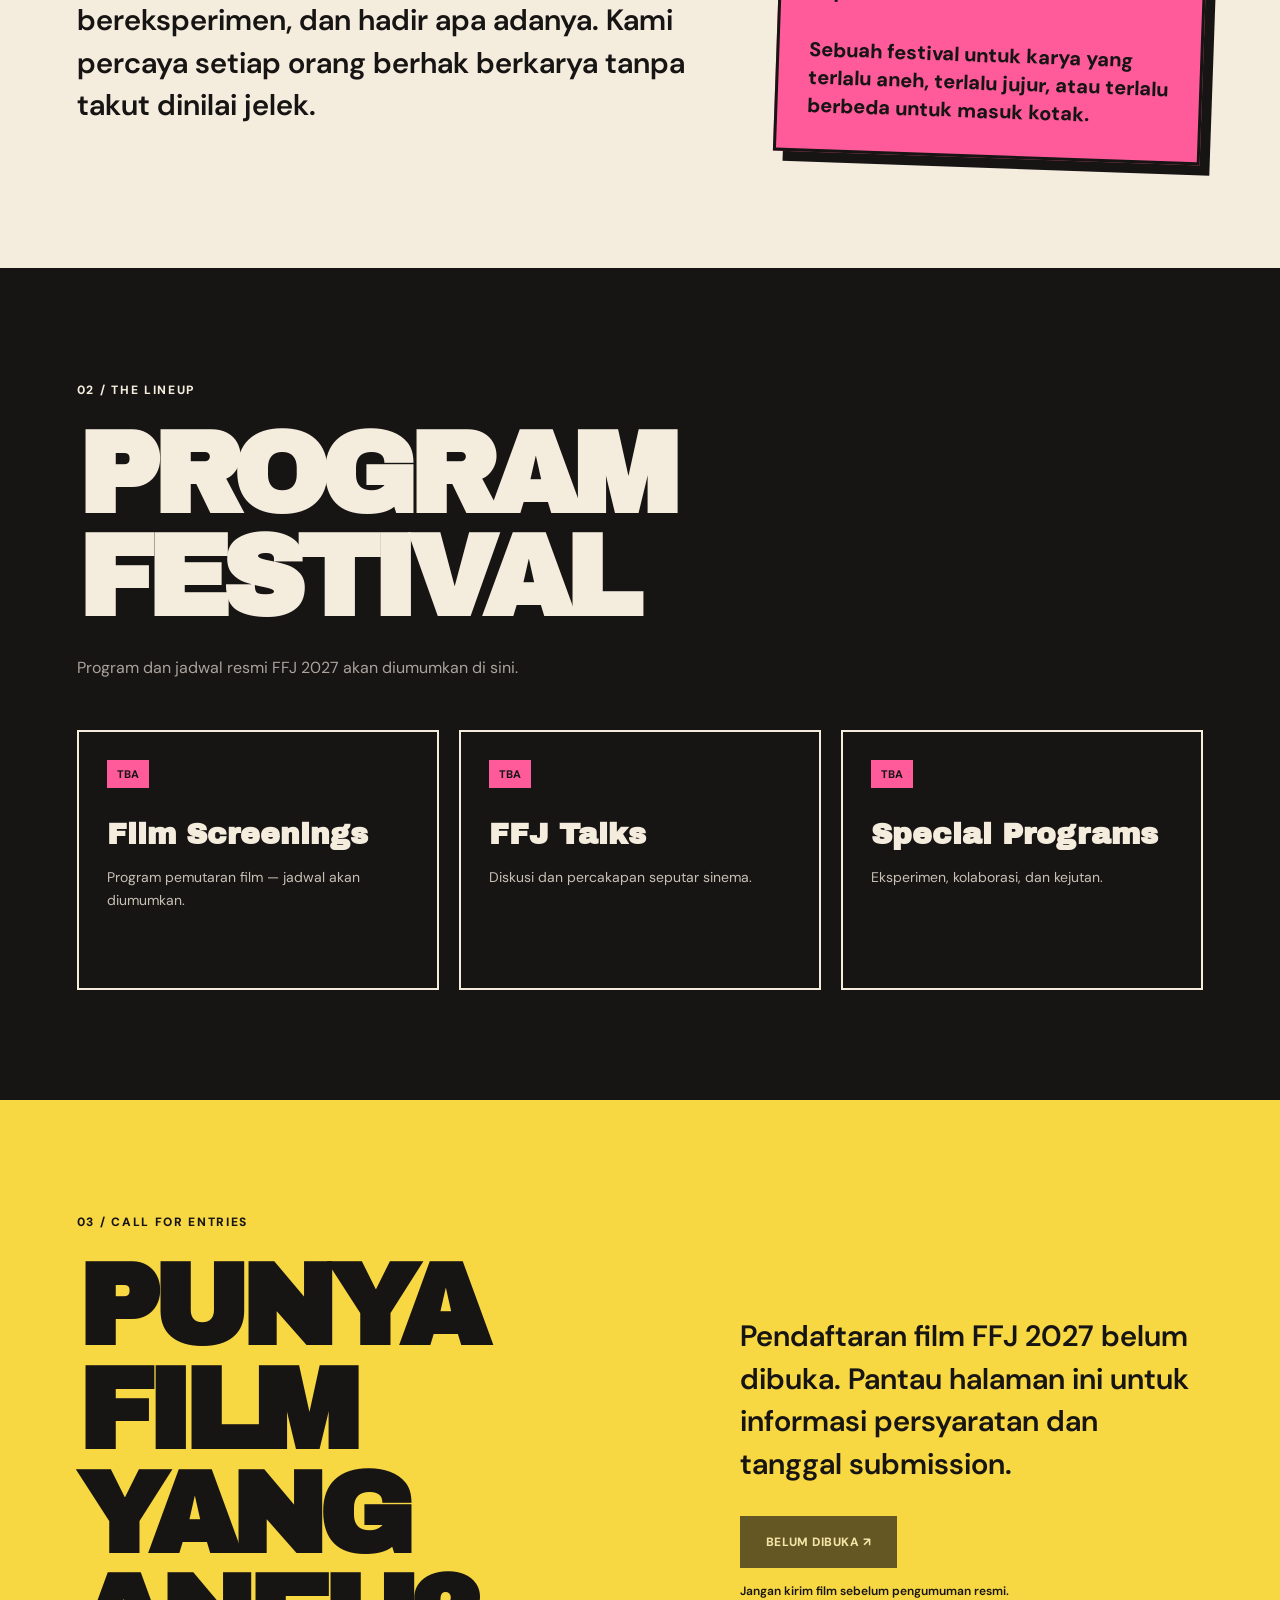
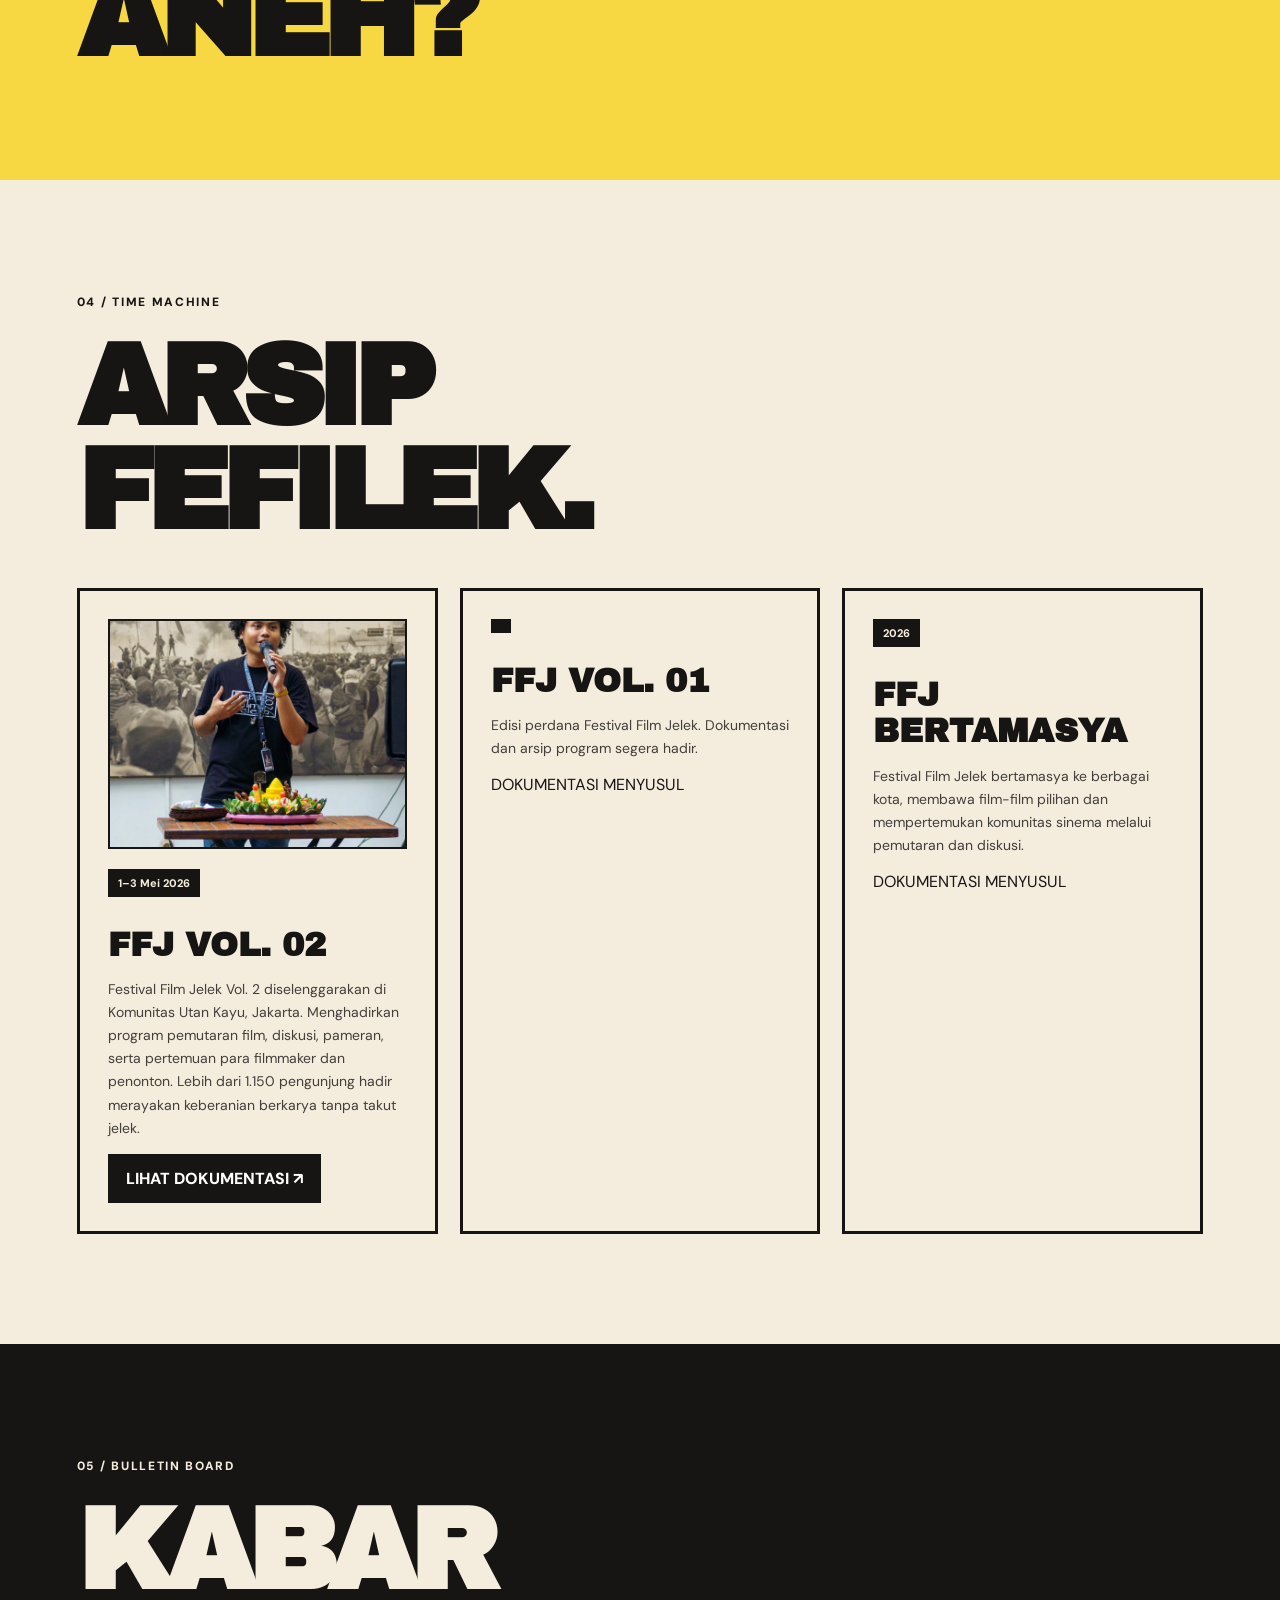
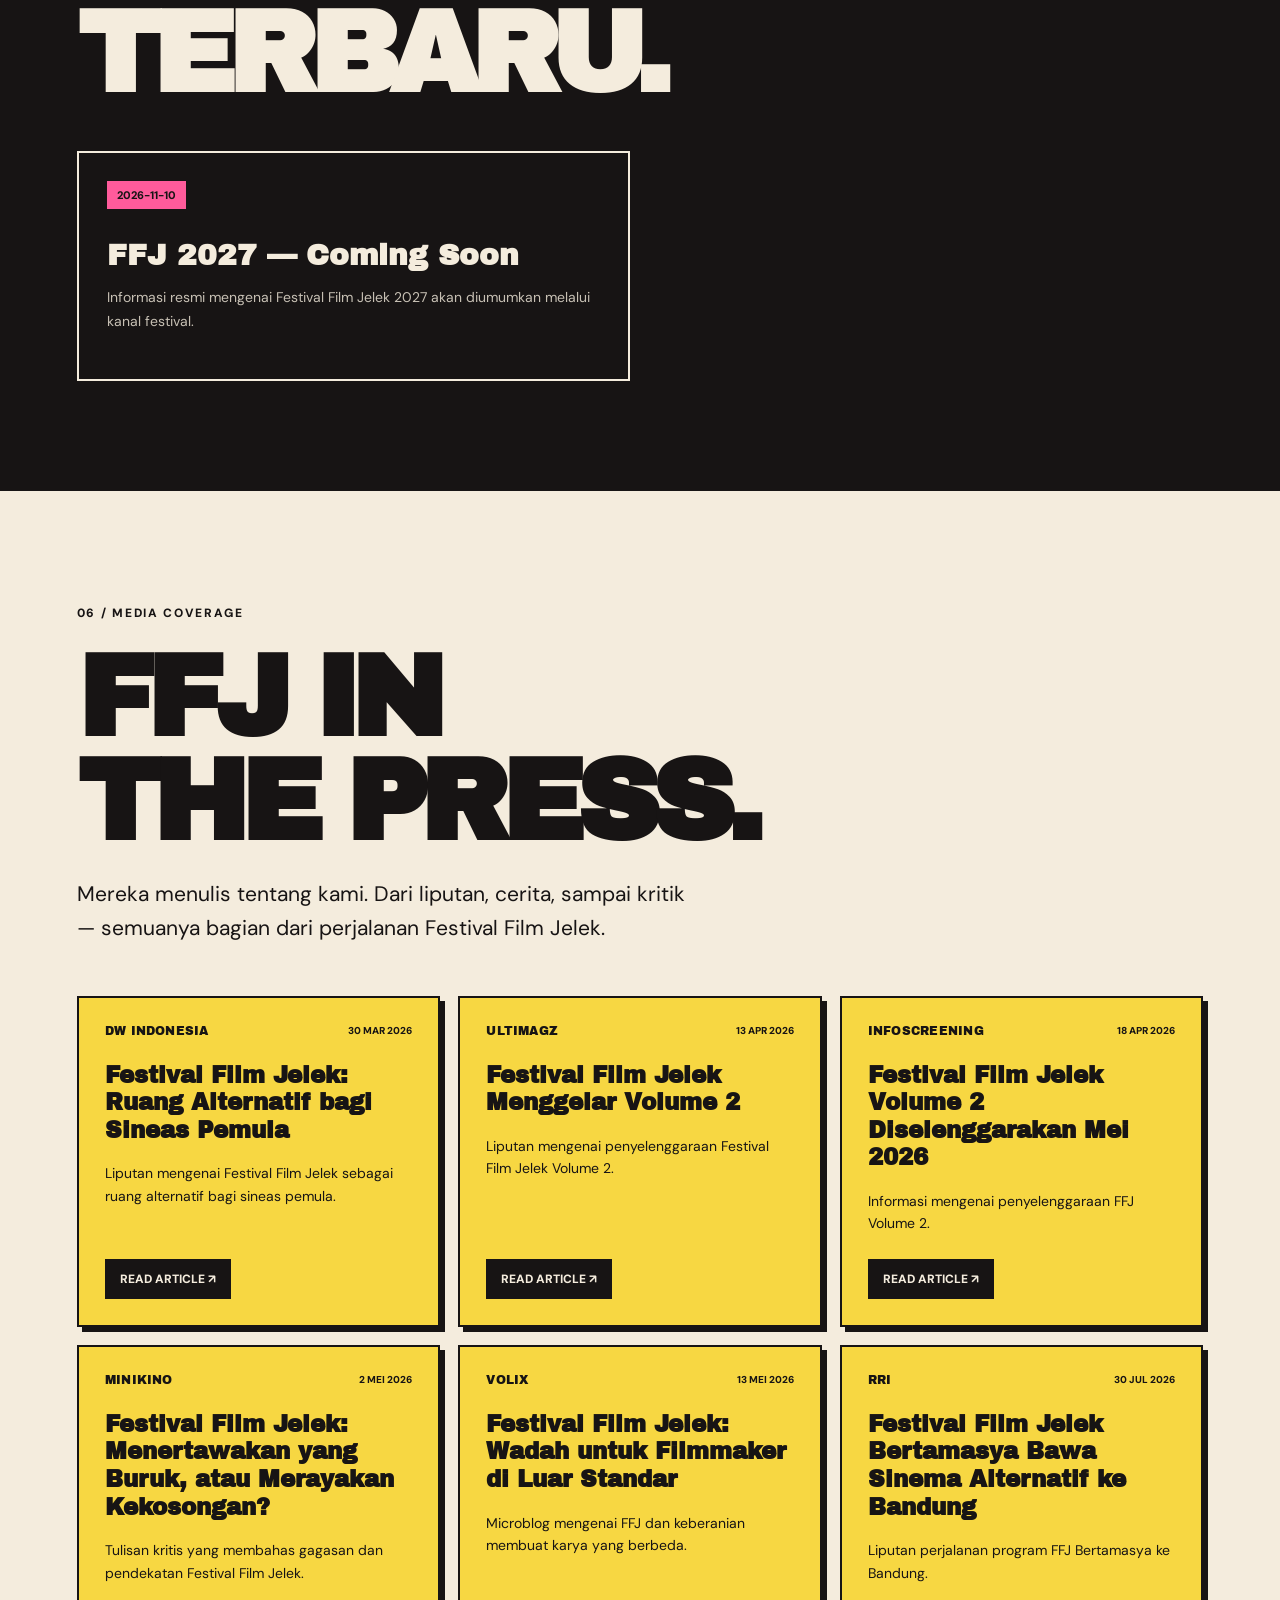
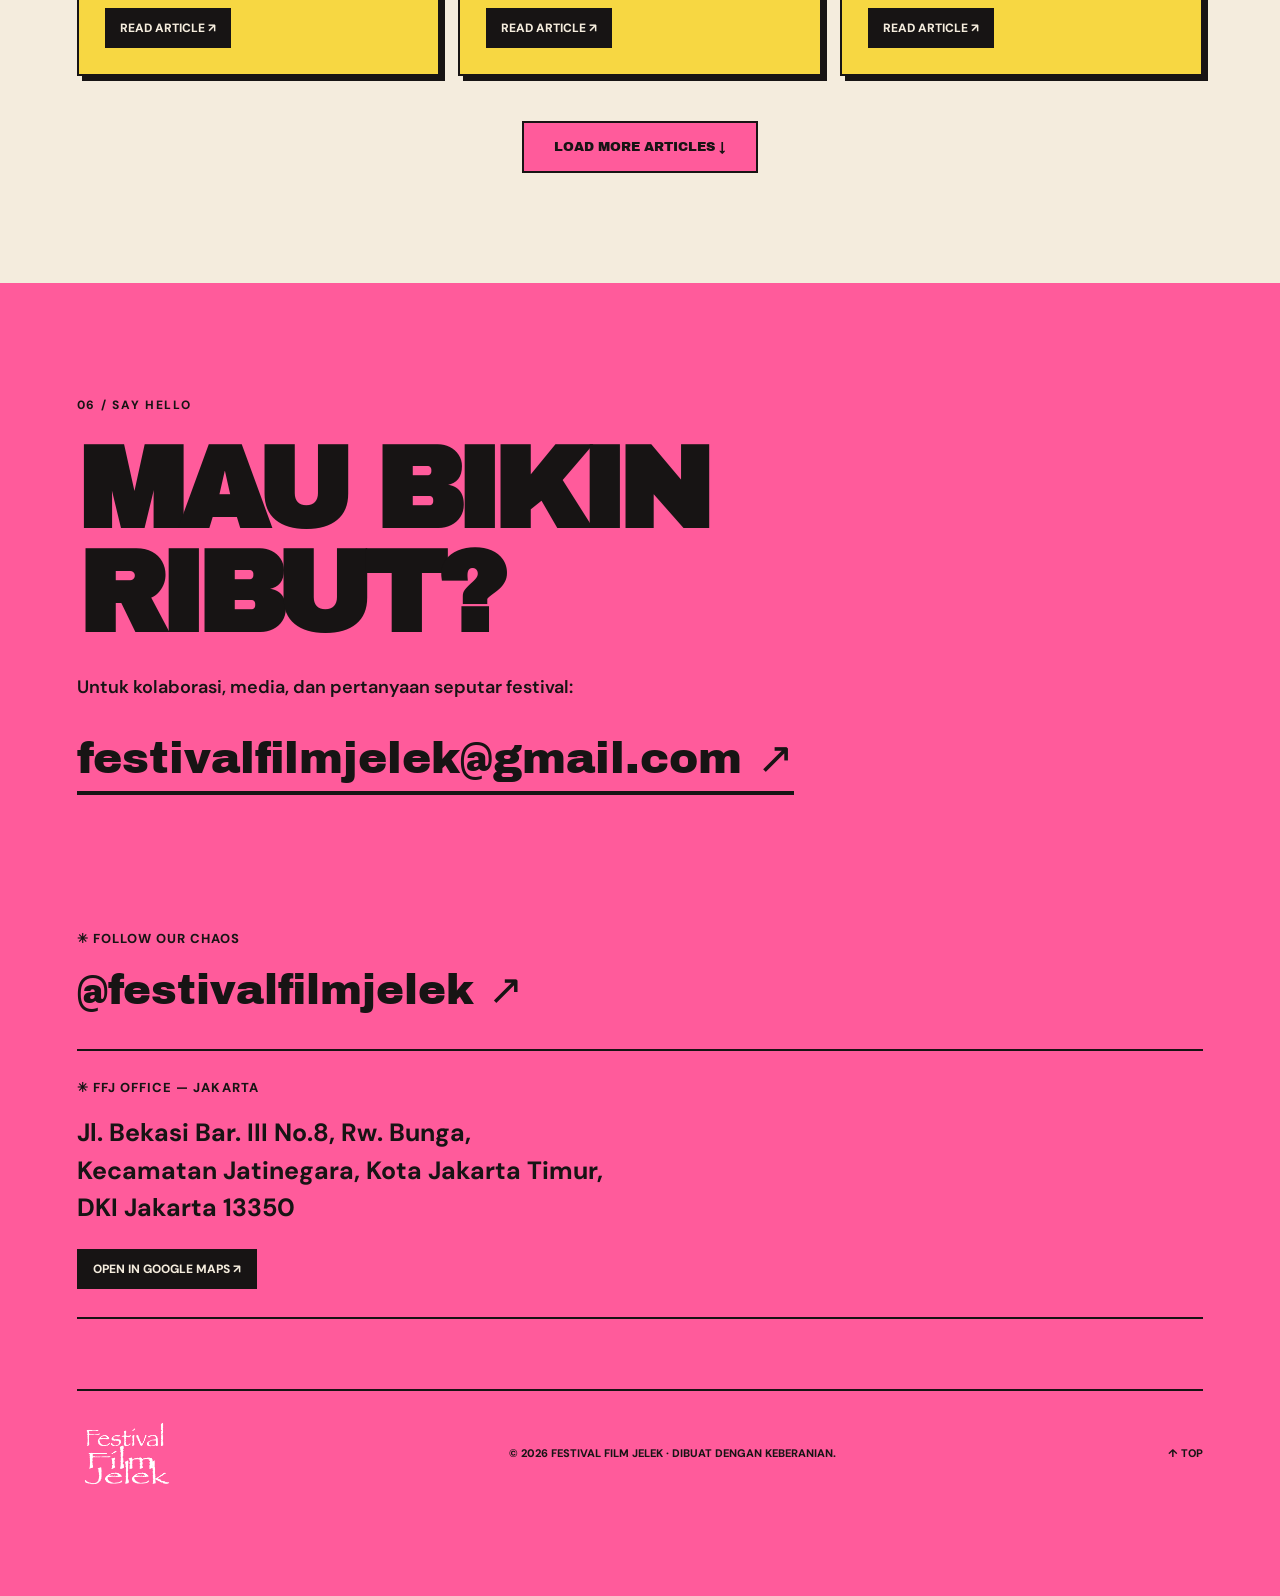
==== commit 1423df87: "Update index.html" ====
--- a/index.html
+++ b/index.html
@@ -38,6 +38,42 @@
 
 <body>
 
+  
+<!-- FFJ 8-BIT LOADING SCREEN -->
+<div id="ffj-loader" class="ffj-loader" role="status" aria-label="Loading Festival Film Jelek">
+  <div class="ffj-loader-screen">
+    <div class="ffj-loader-top">
+      <span>FFJ.EXE</span>
+      <span>VOL.03 / 2027</span>
+    </div>
+
+    <div class="ffj-loader-center">
+      <div class="ffj-loader-star">✳</div>
+      <div class="ffj-loader-title">
+        FESTIVAL<br>
+        FILM JELEK
+      </div>
+      <div class="ffj-loader-subtitle">
+        ★ INSERT COURAGE ★
+      </div>
+    </div>
+
+    <div class="ffj-loader-bottom">
+      <div class="ffj-loader-info">
+        <span>LOADING FESTIVAL...</span>
+        <span id="ffj-loader-percent">00%</span>
+      </div>
+
+      <div id="ffj-loader-bar" class="ffj-loader-bar"></div>
+
+      <div id="ffj-loader-message" class="ffj-loader-message">
+        INITIALIZING BAD CINEMA...
+      </div>
+    </div>
+  </div>
+</div>
+
+
   <!-- NAVIGATION -->
   <header class="nav">
     <a href="#home" class="brand">
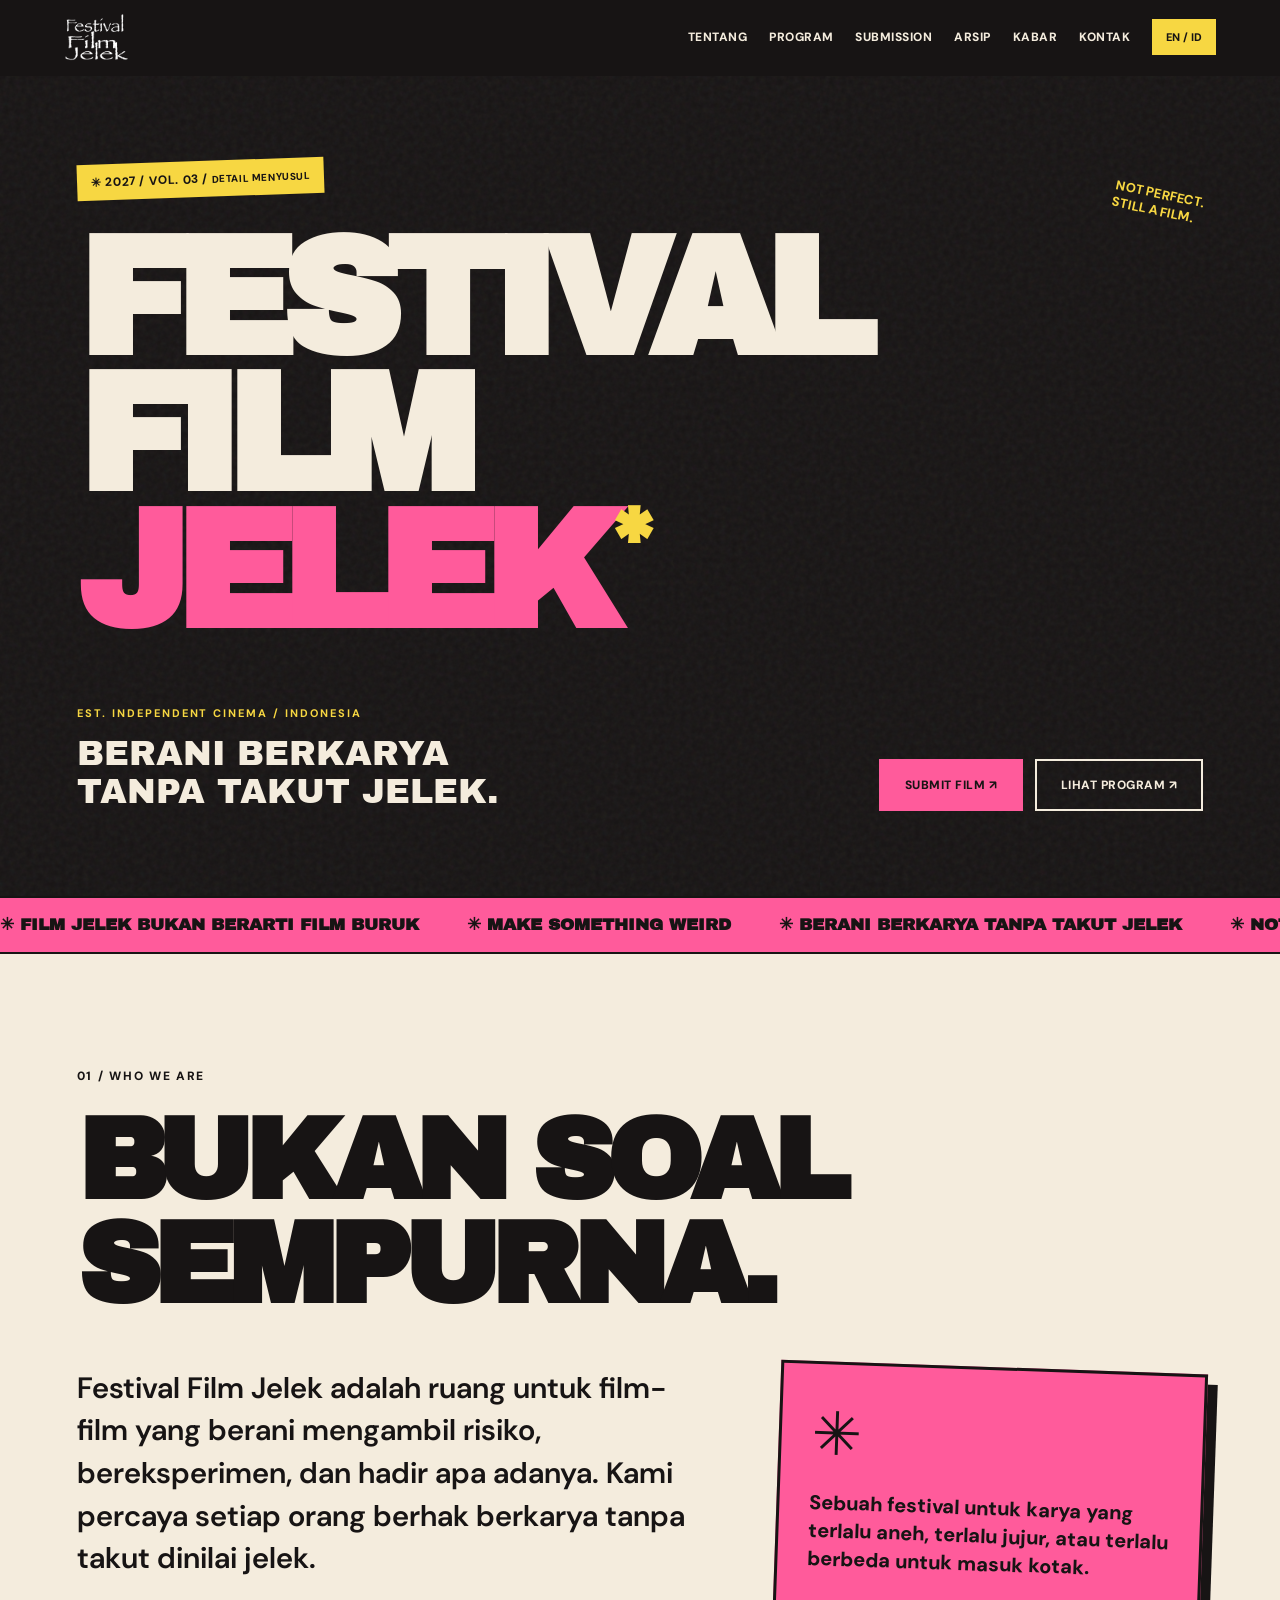
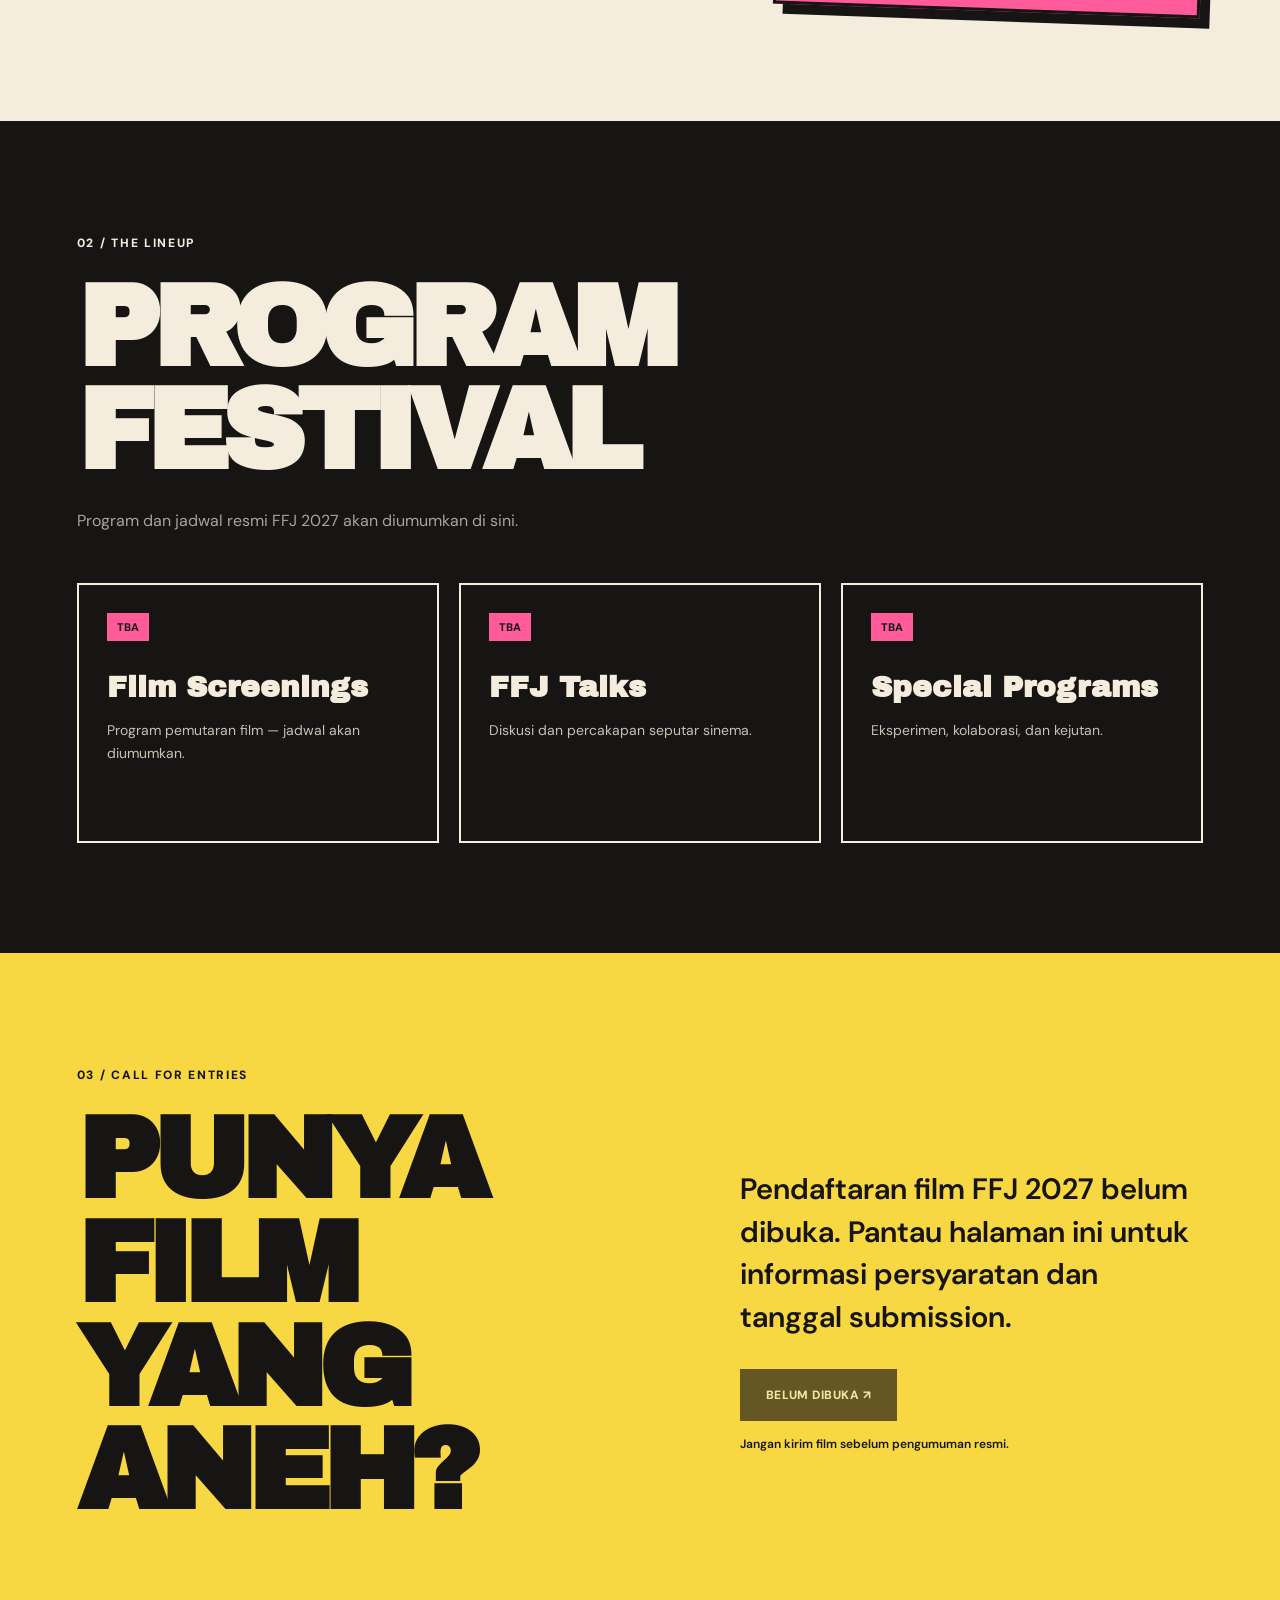
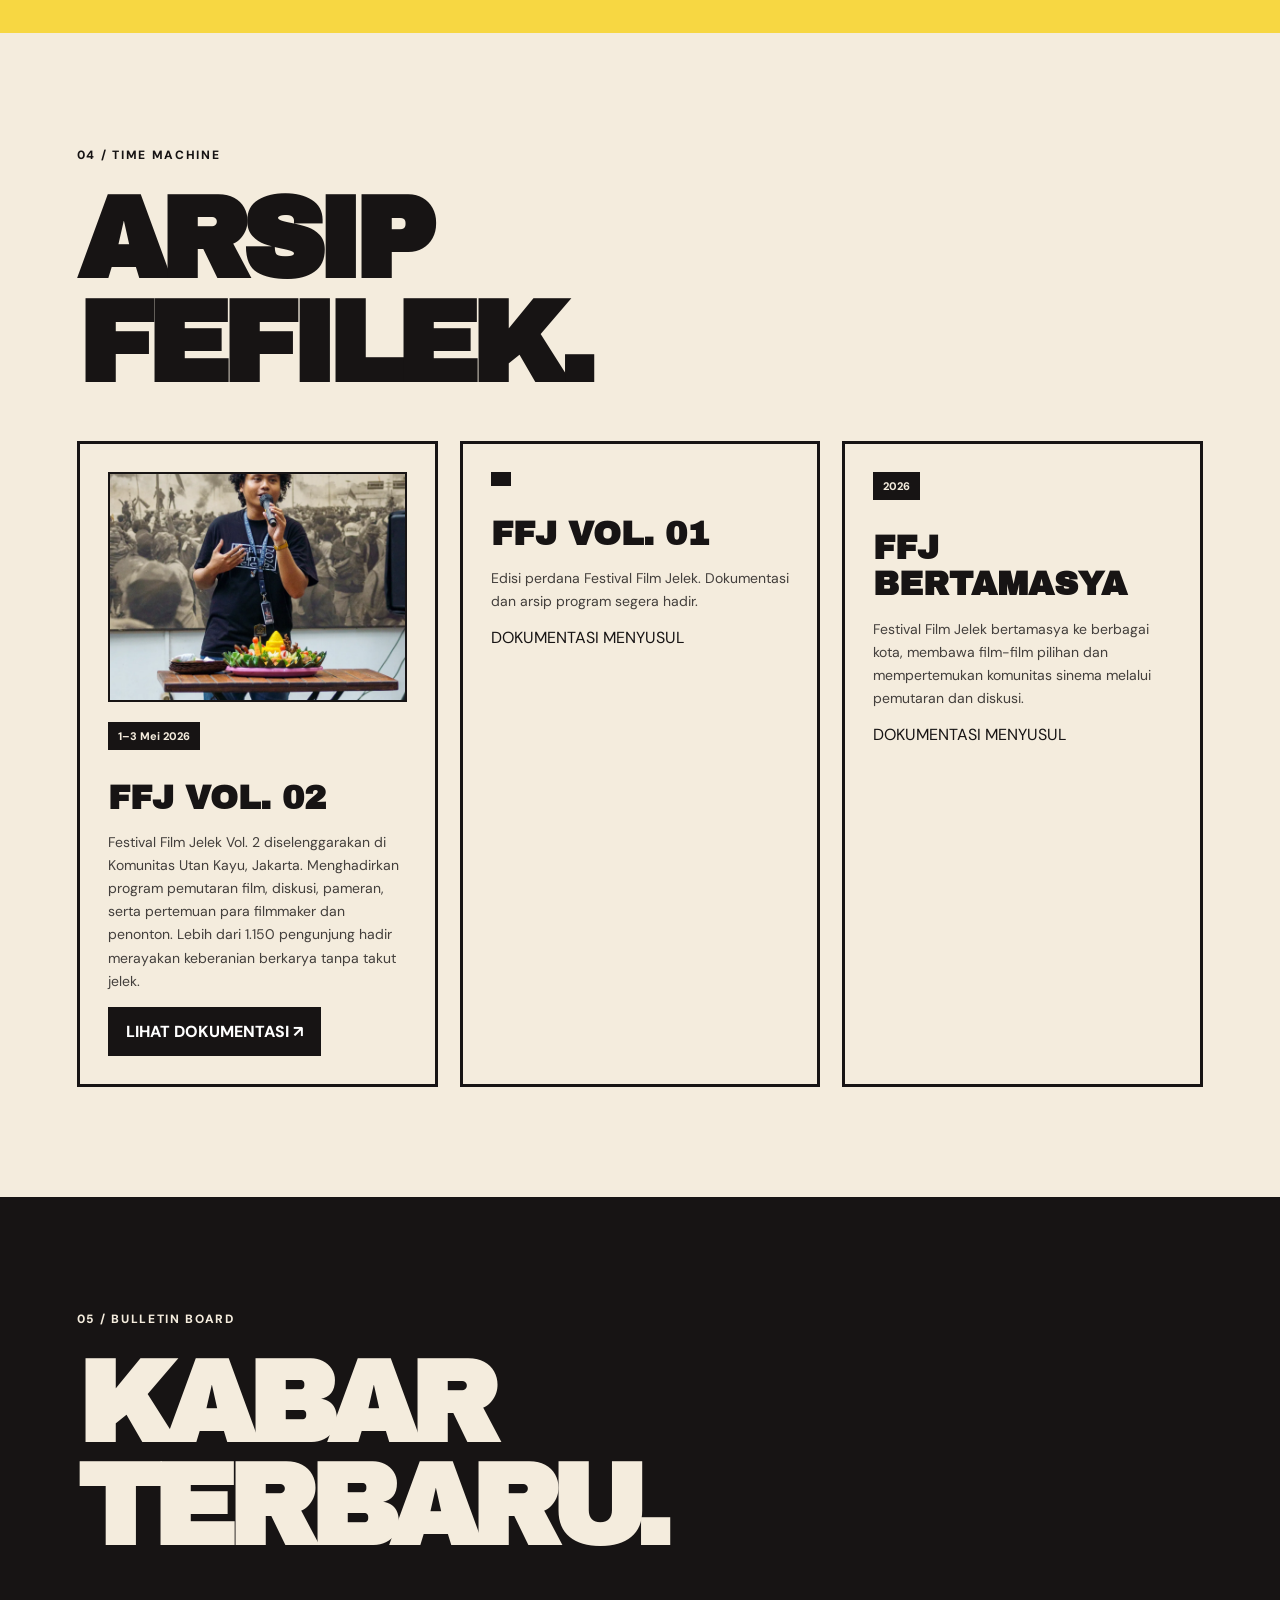
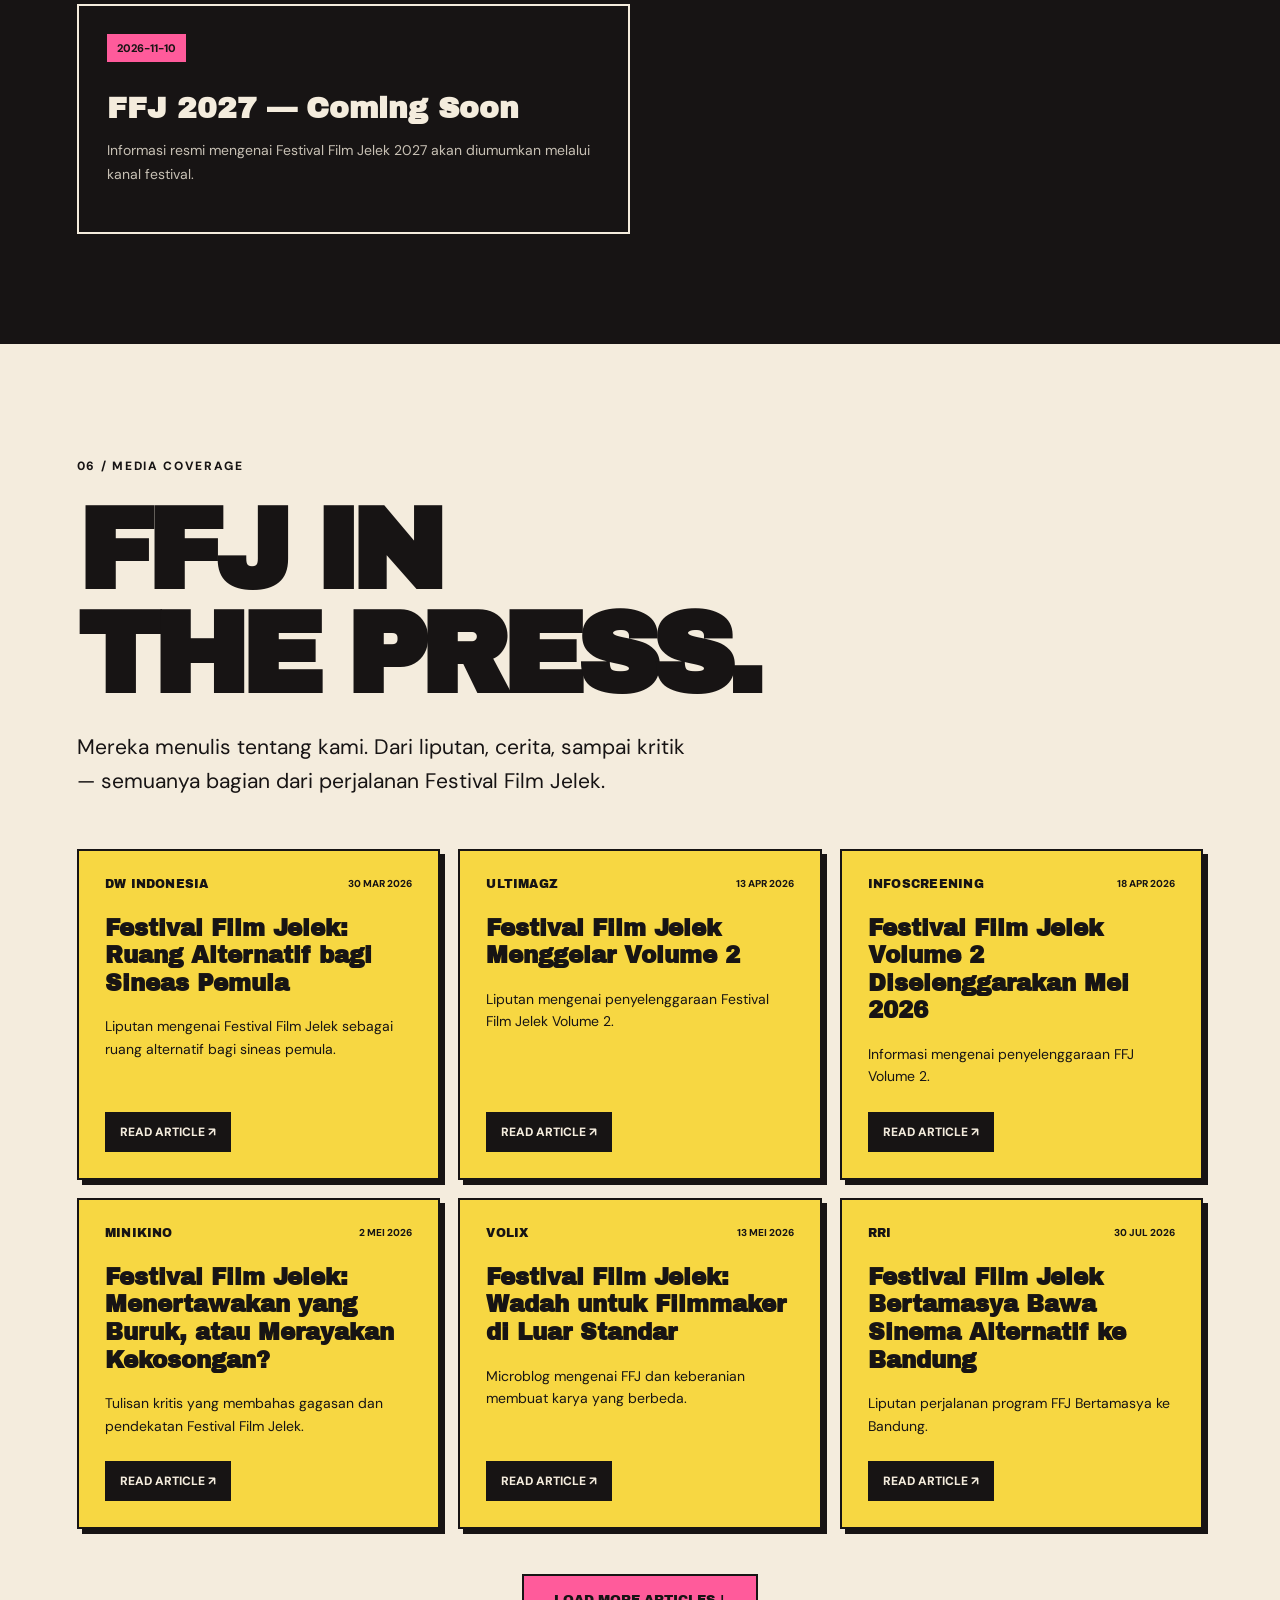
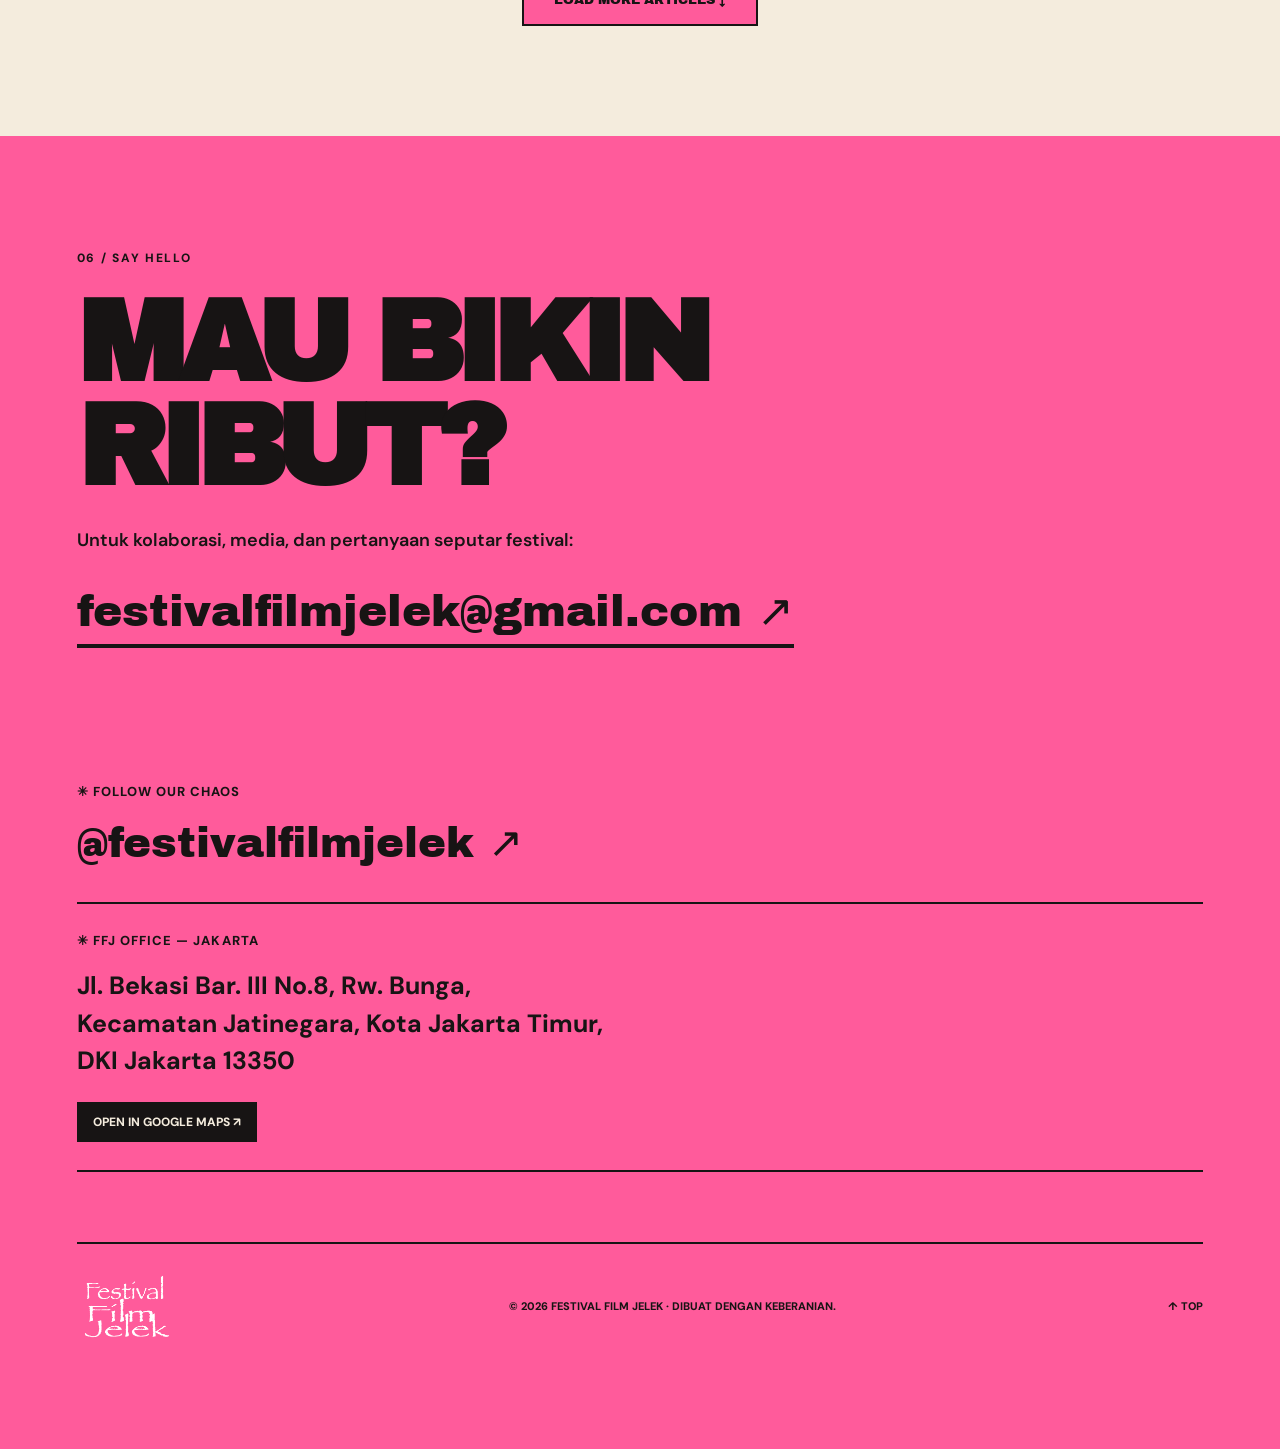
==== commit 3f807de3: "Update index.html" ====
--- a/index.html
+++ b/index.html
@@ -33,7 +33,7 @@
   <meta name="twitter:image" content="https://festivalfilmjelek.com/assets/ffj-thumbnail.jpg">
 
   <!-- STYLES -->
-<link rel="stylesheet" href="styles.css?v=8">
+<link rel="stylesheet" href="styles.css?v=9">
 </head>
 
 <body>
@@ -359,6 +359,6 @@
   </main>
 
   <!-- JAVASCRIPT -->
-<script src="script.js?v=7"></script>
+<script src="script.js?v=8"></script>
 </body>
 </html>
--- a/styles.css
+++ b/styles.css
@@ -1276,3 +1276,156 @@
     padding: 22px;
   }
 }
+
+
+/* ========================================
+   FFJ 8-BIT ARCADE LOADING SCREEN
+   ======================================== */
+
+.ffj-loader {
+  position: fixed;
+  inset: 0;
+  z-index: 99999;
+  display: flex;
+  align-items: center;
+  justify-content: center;
+  padding: 22px;
+  background: #171414;
+  color: #f7d742;
+  opacity: 1;
+  visibility: visible;
+  transition: opacity .35s steps(5, end),
+              visibility .35s;
+}
+
+.ffj-loader.ffj-loader-exit {
+  opacity: 0;
+  visibility: hidden;
+  pointer-events: none;
+}
+
+.ffj-loader-screen {
+  width: min(100%, 680px);
+  min-height: 380px;
+  border: 4px solid #f7d742;
+  padding: clamp(20px, 4vw, 36px);
+  display: flex;
+  flex-direction: column;
+  justify-content: space-between;
+  box-shadow: 10px 10px 0 #ff5b9b;
+  font-family: monospace;
+}
+
+.ffj-loader-top,
+.ffj-loader-info {
+  display: flex;
+  align-items: center;
+  justify-content: space-between;
+  gap: 15px;
+  font-size: 12px;
+  font-weight: 900;
+  letter-spacing: 1px;
+}
+
+.ffj-loader-top span:first-child {
+  color: #ff5b9b;
+}
+
+.ffj-loader-center {
+  text-align: center;
+  padding: 30px 0;
+}
+
+.ffj-loader-star {
+  font-size: 35px;
+  color: #ff5b9b;
+  animation: ffj-pixel-blink .45s steps(1) infinite;
+}
+
+.ffj-loader-title {
+  font-family: 'Archivo Black', Impact, sans-serif;
+  font-size: clamp(32px, 7vw, 66px);
+  line-height: 1.05;
+  letter-spacing: -2px;
+  margin: 15px 0;
+  text-shadow: 4px 4px 0 #ff5b9b;
+}
+
+.ffj-loader-subtitle {
+  color: #ff5b9b;
+  font-weight: 900;
+  font-size: 12px;
+  letter-spacing: 2px;
+}
+
+.ffj-loader-bottom {
+  display: flex;
+  flex-direction: column;
+  gap: 12px;
+}
+
+.ffj-loader-bar {
+  display: grid;
+  grid-template-columns: repeat(20, minmax(0, 1fr));
+  gap: 4px;
+  width: 100%;
+}
+
+.ffj-loader-pixel {
+  height: 17px;
+  background: #494040;
+}
+
+.ffj-loader-pixel.active {
+  background: #f7d742;
+  box-shadow: 0 3px 0 #b89424;
+}
+
+.ffj-loader-message {
+  min-height: 20px;
+  text-align: center;
+  color: #ff5b9b;
+  font-size: 11px;
+  font-weight: 900;
+  letter-spacing: 1px;
+}
+
+@keyframes ffj-pixel-blink {
+  50% { opacity: 0; }
+}
+
+@media (max-width: 600px) {
+  .ffj-loader-screen {
+    min-height: 330px;
+    padding: 20px;
+    box-shadow: 6px 6px 0 #ff5b9b;
+  }
+
+  .ffj-loader-title {
+    letter-spacing: -1px;
+    text-shadow: 3px 3px 0 #ff5b9b;
+  }
+
+  .ffj-loader-top,
+  .ffj-loader-info {
+    font-size: 10px;
+  }
+
+  .ffj-loader-bar {
+    gap: 2px;
+  }
+
+  .ffj-loader-pixel {
+    height: 13px;
+  }
+}
+
+@media (prefers-reduced-motion: reduce) {
+  .ffj-loader-star {
+    animation: none;
+  }
+
+  .ffj-loader {
+    transition: none;
+  }
+}
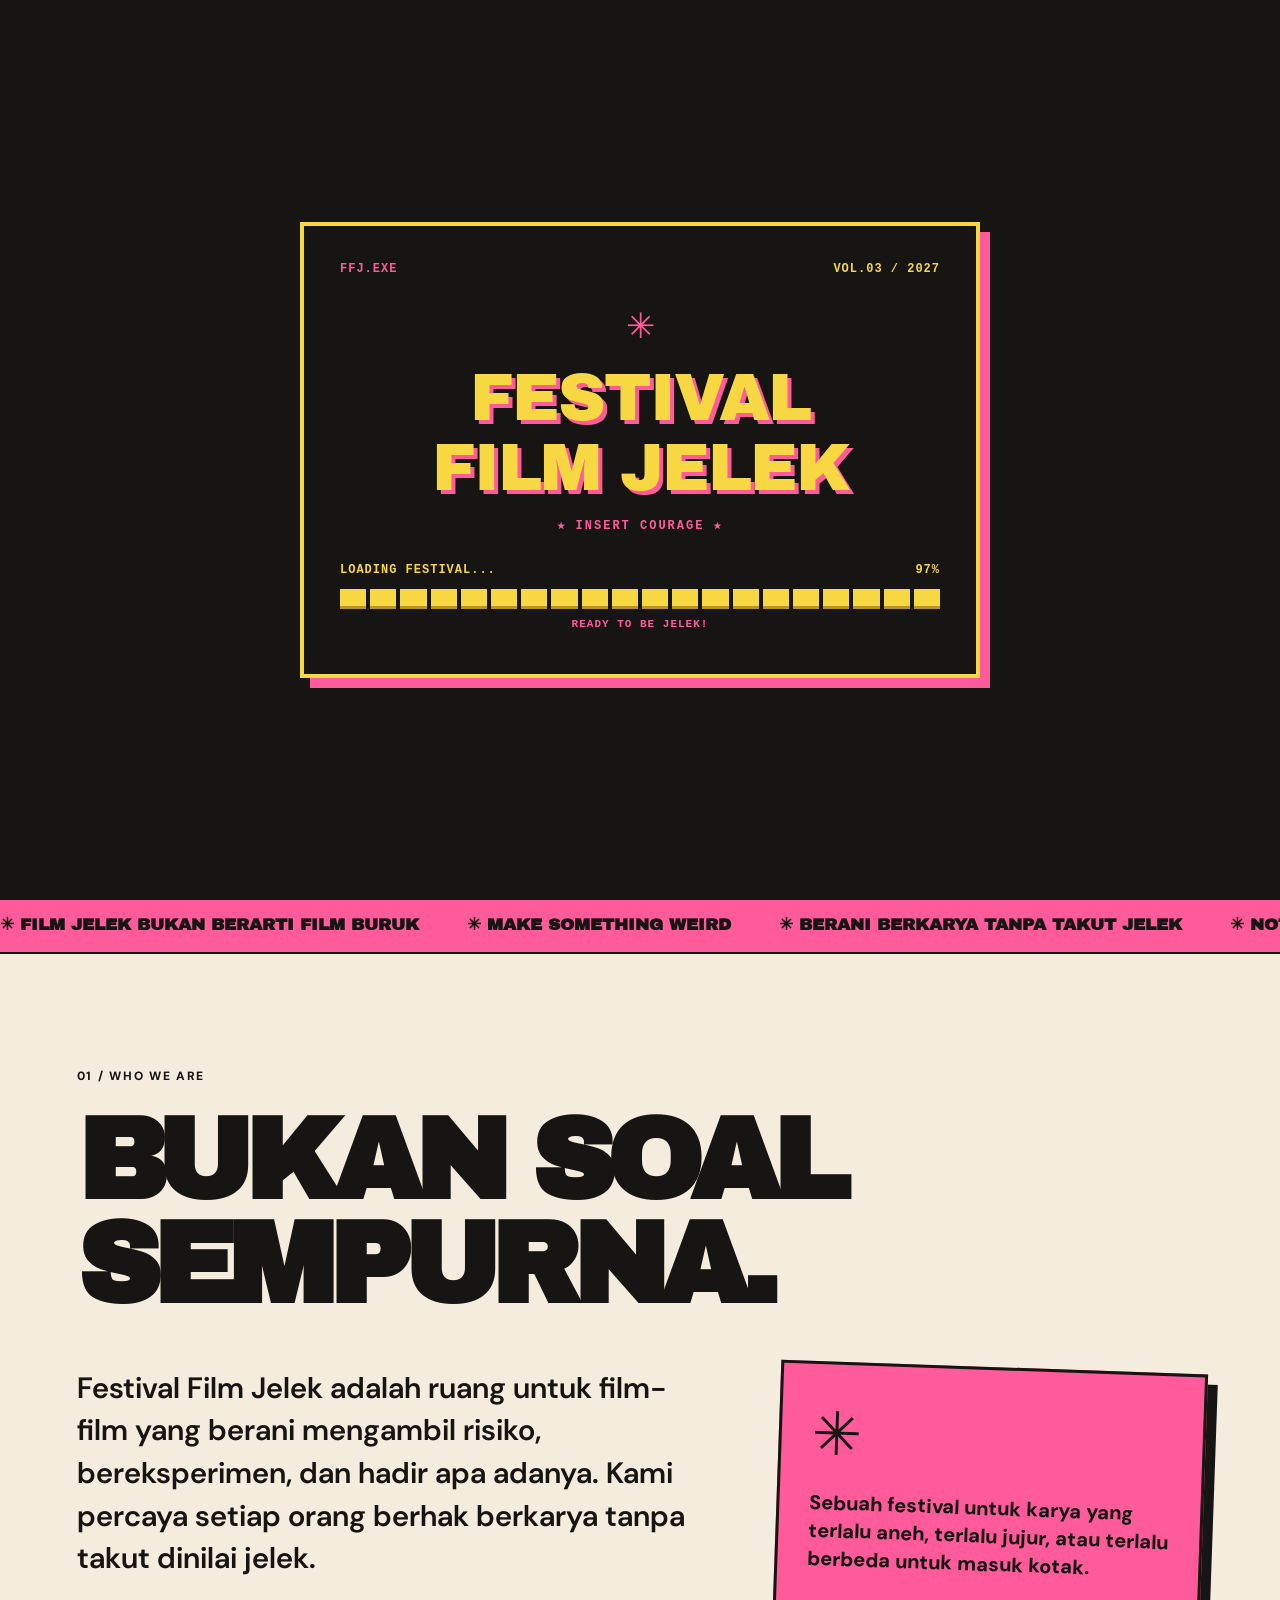
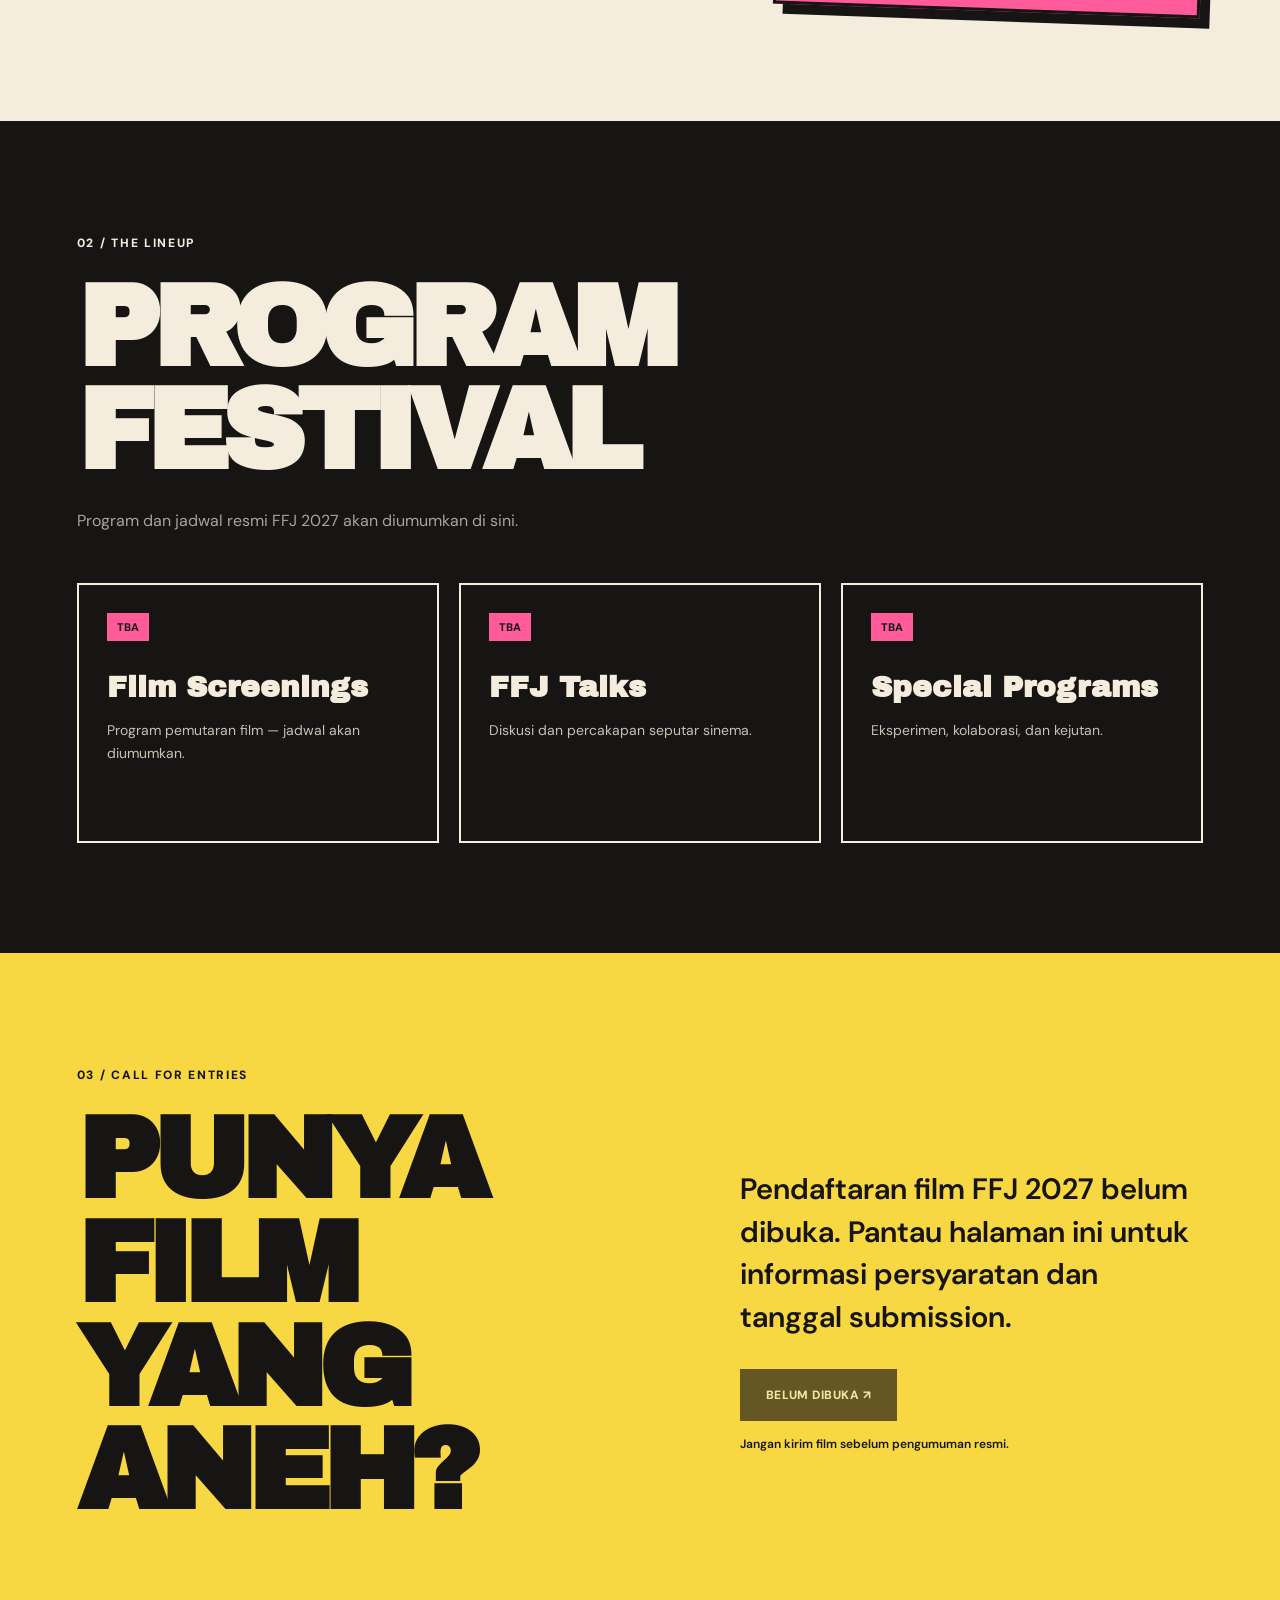
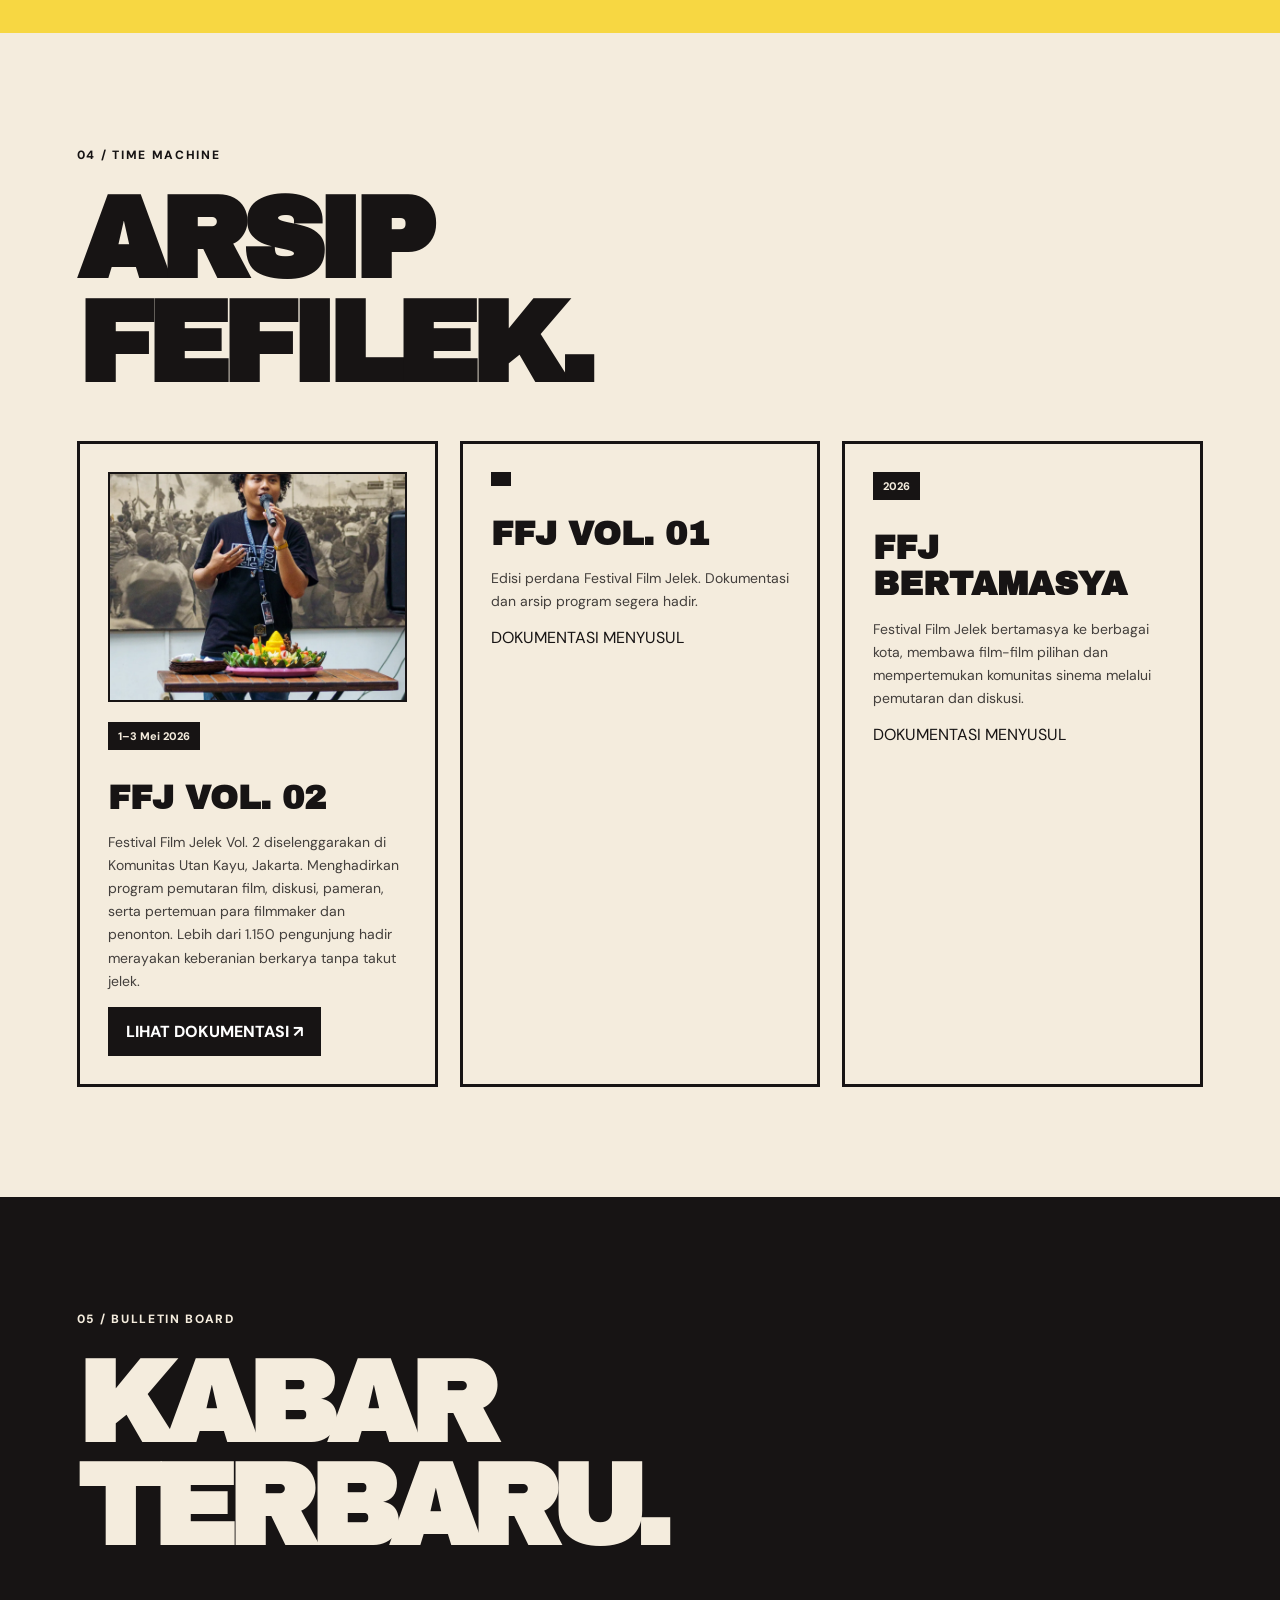
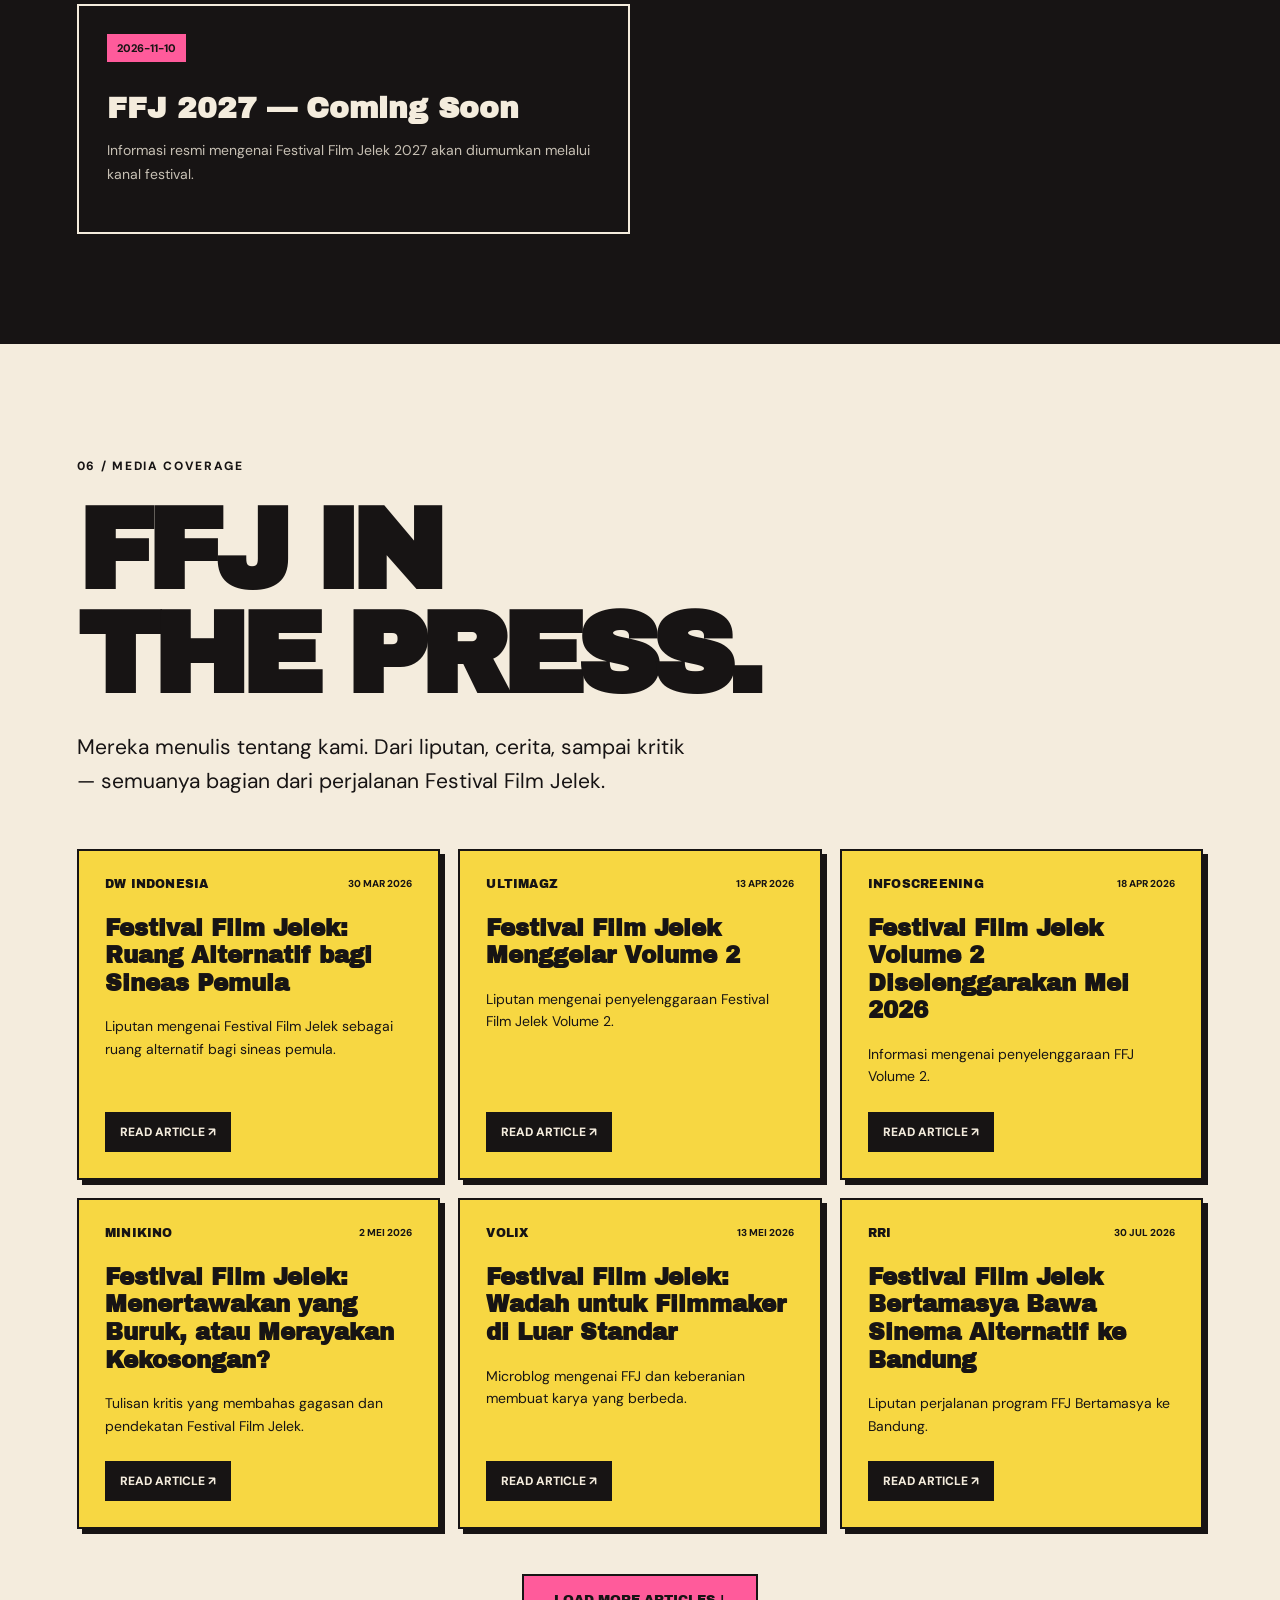
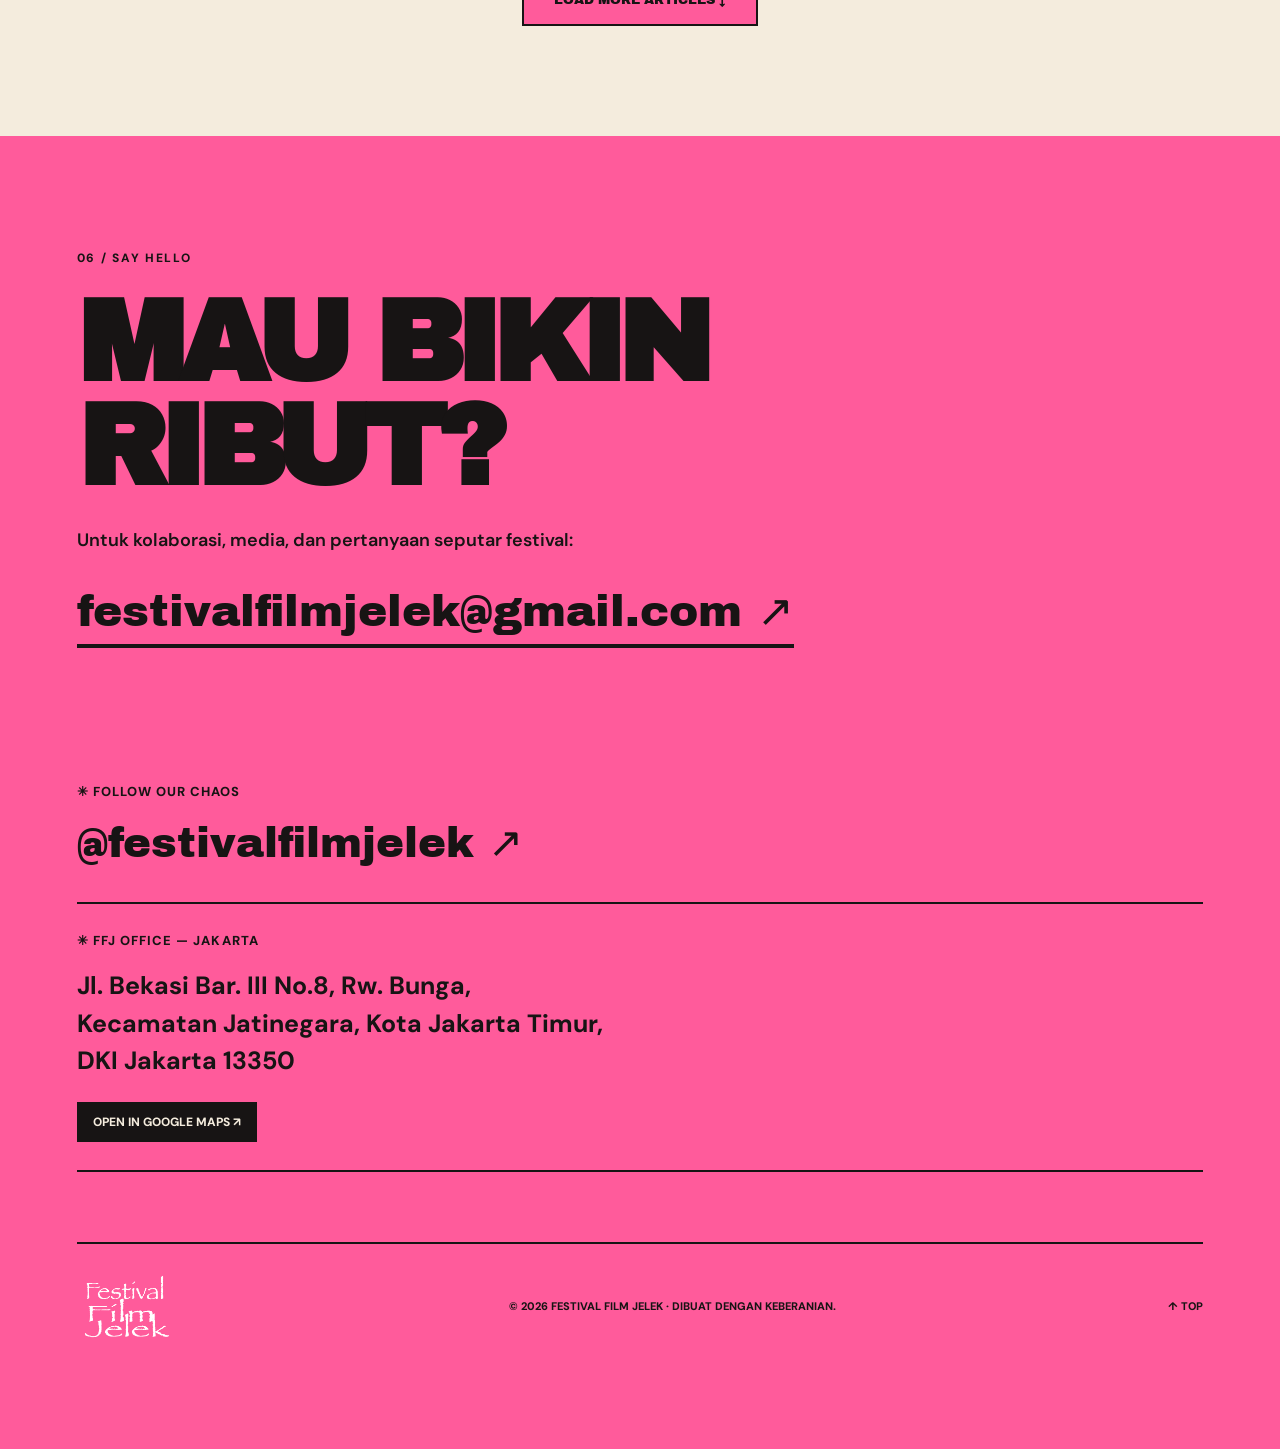
==== commit ede6439e: "Update index.html" ====
--- a/index.html
+++ b/index.html
@@ -359,6 +359,6 @@
   </main>
 
   <!-- JAVASCRIPT -->
-<script src="script.js?v=8"></script>
+<script src="script.js?v=9"></script>
 </body>
 </html>
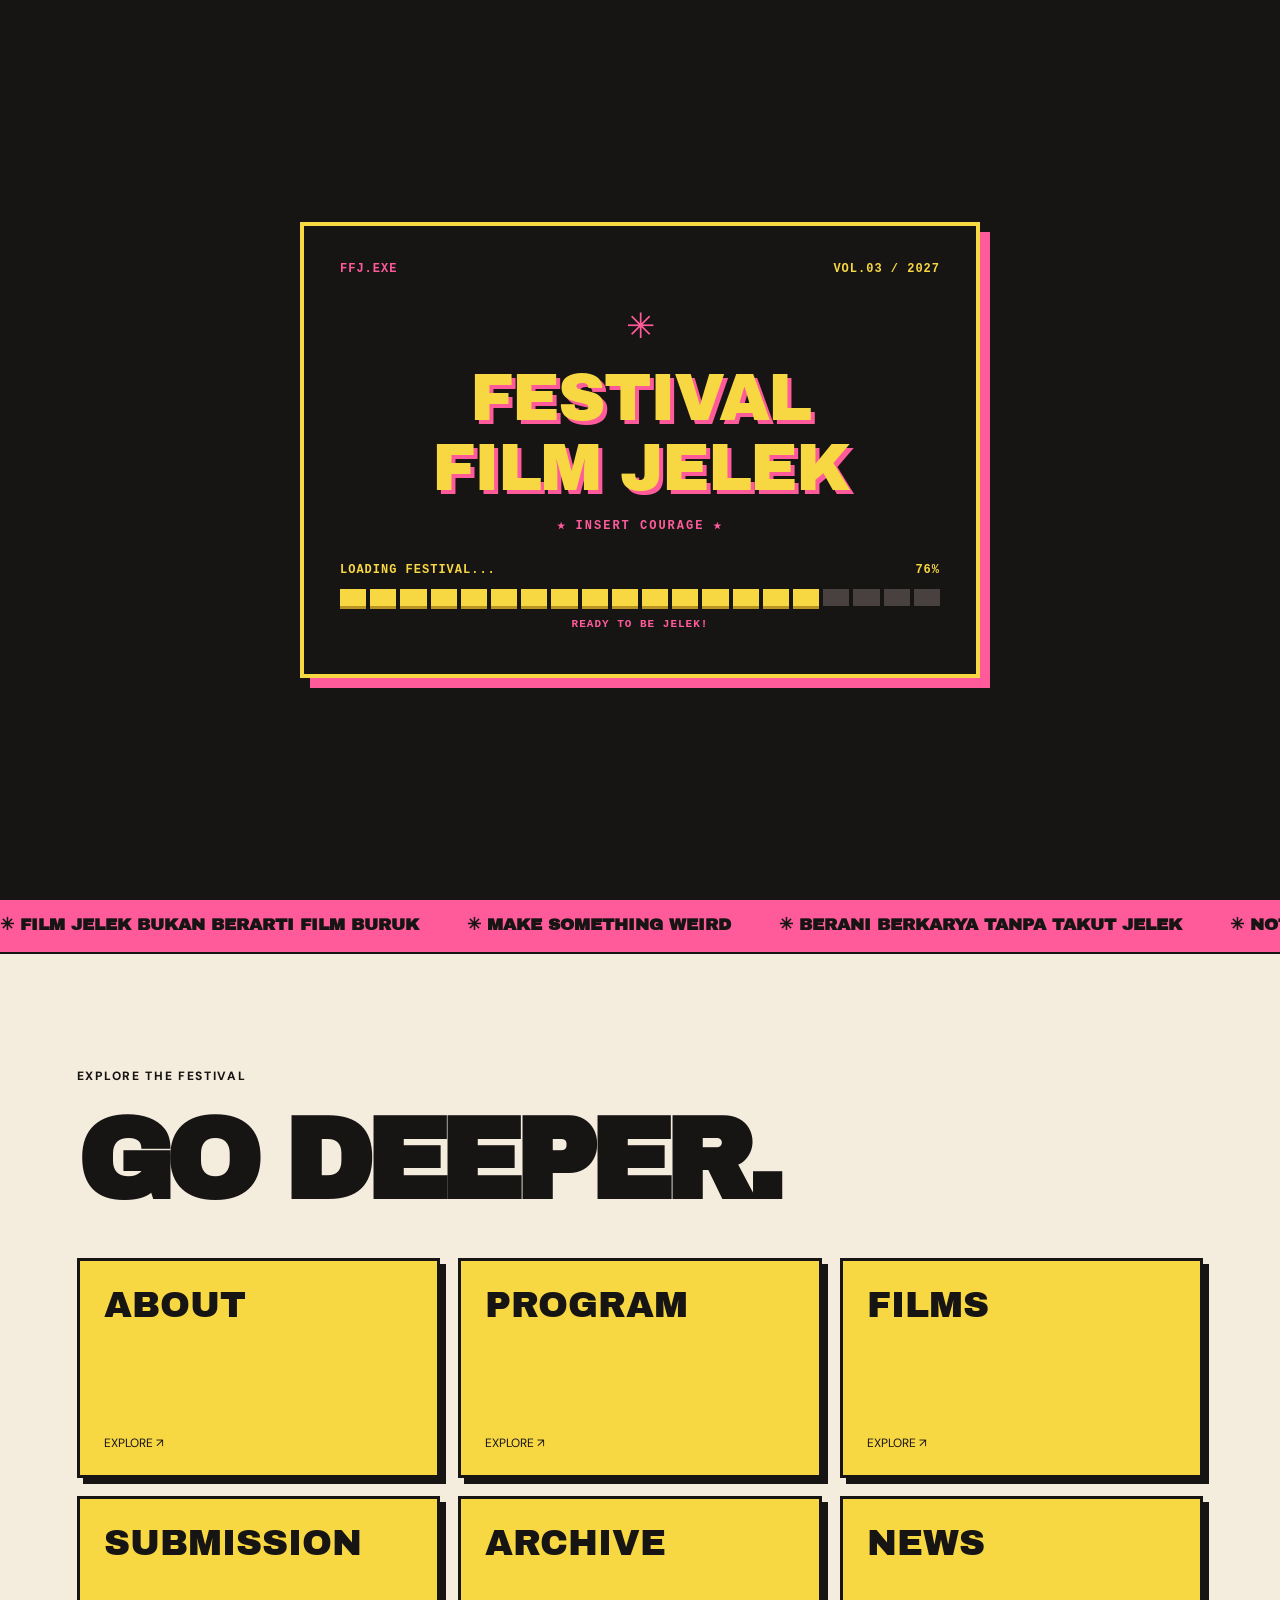
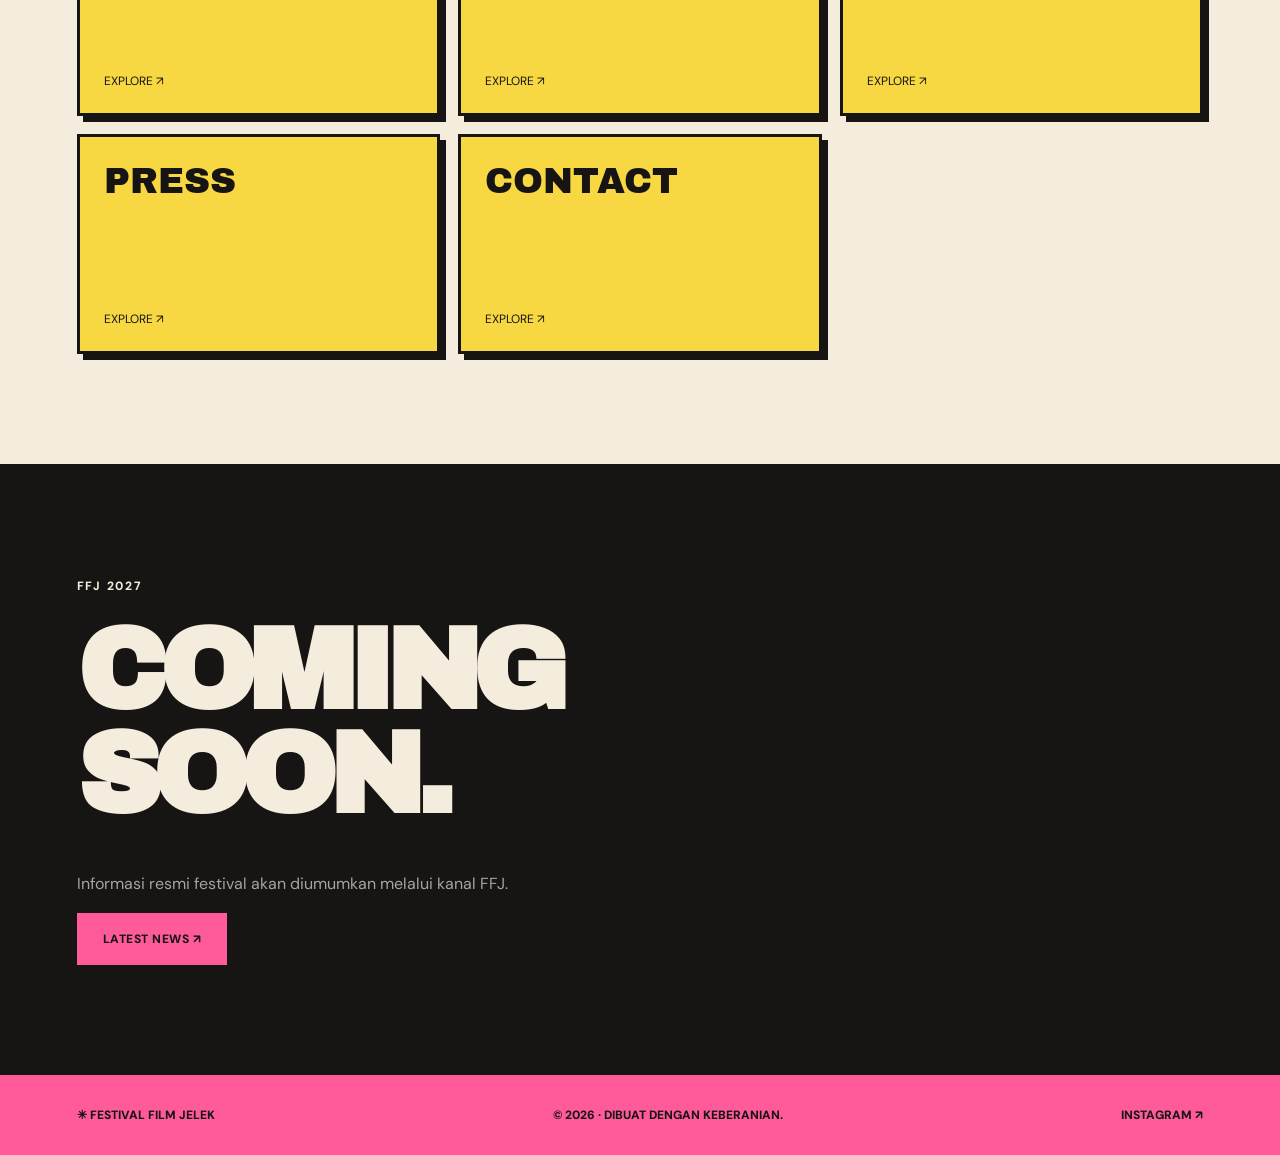
==== commit 5a691737: "FFJ 2027 multipage website" ====
--- a/index.html
+++ b/index.html
@@ -1,364 +1,77 @@
-
-<!doctype html>
-<html lang="id">
-<head>
-  <meta charset="utf-8">
-  <meta name="viewport" content="width=device-width, initial-scale=1">
-
-  <meta name="theme-color" content="#171414">
-  <meta name="description" content="Festival Film Jelek — ruang untuk film yang berani berbeda. Berani berkarya tanpa takut jelek.">
-
-  <title>Festival Film Jelek — FFJ 2027</title>
-
-  <!-- FAVICON -->
-  <link rel="icon" type="image/png" sizes="512x512" href="/assets/favicon.png">
-  <link rel="apple-touch-icon" href="/assets/favicon.png">
-
-  <!-- SOCIAL MEDIA THUMBNAIL -->
-  <meta property="og:type" content="website">
-  <meta property="og:site_name" content="Festival Film Jelek">
-  <meta property="og:title" content="Festival Film Jelek — FFJ 2027">
-  <meta property="og:description" content="Berani berkarya tanpa takut jelek. Festival film independen yang merayakan keberanian bereksperimen dan berkarya.">
-  <meta property="og:url" content="https://festivalfilmjelek.com/">
-  <meta property="og:image" content="https://festivalfilmjelek.com/assets/ffj-thumbnail.jpg">
-  <meta property="og:image:secure_url" content="https://festivalfilmjelek.com/assets/ffj-thumbnail.jpg">
-  <meta property="og:image:type" content="image/jpeg">
-  <meta property="og:image:width" content="1200">
-  <meta property="og:image:height" content="630">
-  <meta property="og:image:alt" content="Logo Festival Film Jelek dengan latar hitam">
-
-  <meta name="twitter:card" content="summary_large_image">
-  <meta name="twitter:title" content="Festival Film Jelek — FFJ 2027">
-  <meta name="twitter:description" content="Berani berkarya tanpa takut jelek.">
-  <meta name="twitter:image" content="https://festivalfilmjelek.com/assets/ffj-thumbnail.jpg">
-
-  <!-- STYLES -->
-<link rel="stylesheet" href="styles.css?v=9">
-</head>
-
-<body>
-
-  
-<!-- FFJ 8-BIT LOADING SCREEN -->
-<div id="ffj-loader" class="ffj-loader" role="status" aria-label="Loading Festival Film Jelek">
-  <div class="ffj-loader-screen">
-    <div class="ffj-loader-top">
-      <span>FFJ.EXE</span>
-      <span>VOL.03 / 2027</span>
-    </div>
-
-    <div class="ffj-loader-center">
-      <div class="ffj-loader-star">✳</div>
-      <div class="ffj-loader-title">
-        FESTIVAL<br>
+<!doctype html><html lang="id"><head><meta charset="utf-8"><meta name="viewport" content="width=device-width,initial-scale=1"><meta name="theme-color" content="#171414"><meta name="description" content="Festival Film Jelek — berani berkarya tanpa takut jelek."><title>Home — Festival Film Jelek</title><link rel="icon" href="/assets/favicon.png"><link rel="apple-touch-icon" href="/assets/favicon.png"><meta property="og:type" content="website"><meta property="og:site_name" content="Festival Film Jelek"><meta property="og:title" content="Home — Festival Film Jelek"><meta property="og:image" content="https://festivalfilmjelek.com/assets/ffj-thumbnail.jpg"><link rel="stylesheet" href="/styles.css?v=10"></head><body><div aria-label="Loading Festival Film Jelek" class="ffj-loader" id="ffj-loader" role="status">
+<div class="ffj-loader-screen">
+<div class="ffj-loader-top">
+<span>FFJ.EXE</span>
+<span>VOL.03 / 2027</span>
+</div>
+<div class="ffj-loader-center">
+<div class="ffj-loader-star">✳</div>
+<div class="ffj-loader-title">
+        FESTIVAL<br/>
         FILM JELEK
       </div>
-      <div class="ffj-loader-subtitle">
+<div class="ffj-loader-subtitle">
         ★ INSERT COURAGE ★
       </div>
-    </div>
-
-    <div class="ffj-loader-bottom">
-      <div class="ffj-loader-info">
-        <span>LOADING FESTIVAL...</span>
-        <span id="ffj-loader-percent">00%</span>
-      </div>
-
-      <div id="ffj-loader-bar" class="ffj-loader-bar"></div>
-
-      <div id="ffj-loader-message" class="ffj-loader-message">
+</div>
+<div class="ffj-loader-bottom">
+<div class="ffj-loader-info">
+<span>LOADING FESTIVAL...</span>
+<span id="ffj-loader-percent">00%</span>
+</div>
+<div class="ffj-loader-bar" id="ffj-loader-bar"></div>
+<div class="ffj-loader-message" id="ffj-loader-message">
         INITIALIZING BAD CINEMA...
       </div>
-    </div>
-  </div>
 </div>
-
-
-  <!-- NAVIGATION -->
-  <header class="nav">
-    <a href="#home" class="brand">
-      <img src="assets/ffj-logo.png" alt="Festival Film Jelek">
-    </a>
-
-    <button class="menu" id="menu" aria-label="Buka menu">☰</button>
-
-    <nav id="links">
-      <a href="#about" data-i="navAbout">Tentang</a>
-      <a href="#program" data-i="navProgram">Program</a>
-      <a href="#submission" data-i="navSubmit">Submission</a>
-      <a href="#archive" data-i="navArchive">Arsip</a>
-      <a href="#updates" data-i="navNews">Kabar</a>
-      <a href="#contact" data-i="navContact">Kontak</a>
-      <button id="lang" aria-label="Ganti bahasa">EN / ID</button>
-    </nav>
-  </header>
-
-  <main>
-
-    <!-- HOME -->
-    <section id="home" class="hero">
-      <div class="grain"></div>
-
-      <div class="hero-inner">
-        <div class="stamp">
+</div>
+</div><header class="nav"><a href="/" class="brand"><img src="/assets/ffj-logo.png" alt="Festival Film Jelek"></a><button class="menu" id="menu" aria-label="Buka menu" aria-expanded="false">☰</button><nav id="links"><a href="/about/" data-i="navAbout">Tentang</a><a href="/program/" data-i="navProgram">Program</a><a href="/films/">Films</a><a href="/submission/" data-i="navSubmit">Submission</a><a href="/archive/" data-i="navArchive">Arsip</a><a href="/news/" data-i="navNews">Kabar</a><a href="/press/">Press</a><a href="/contact/" data-i="navContact">Kontak</a><button id="lang" aria-label="Ganti bahasa">EN / ID</button></nav></header><main><section class="hero" id="home">
+<div class="grain"></div>
+<div class="hero-inner">
+<div class="stamp">
           ✳ 2027 / VOL. 03 /
           <span class="small" data-i="detailsTbd">DETAIL MENYUSUL</span>
-        </div>
-
-        <div class="headline">
-          <span>FESTIVAL</span>
-          <span>FILM</span>
-          <span class="pink">JELEK<span class="asterisk">*</span></span>
-        </div>
-
-        <div class="hero-foot">
-          <div>
-            <p class="overline">EST. INDEPENDENT CINEMA / INDONESIA</p>
-            <p class="tagline" data-i="tagline">
-              BERANI BERKARYA<br>
+</div>
+<div class="headline">
+<span>FESTIVAL</span>
+<span>FILM</span>
+<span class="pink">JELEK<span class="asterisk">*</span></span>
+</div>
+<div class="hero-foot">
+<div>
+<p class="overline">EST. INDEPENDENT CINEMA / INDONESIA</p>
+<p class="tagline" data-i="tagline">
+              BERANI BERKARYA<br/>
               TANPA TAKUT JELEK.
             </p>
-          </div>
-
-          <div class="hero-cta">
-            <a class="btn hot" href="#submission" data-i="ctaSubmit">
+</div>
+<div class="hero-cta">
+<a class="btn hot" data-i="ctaSubmit" href="/submission/">
               SUBMIT FILM ↗
             </a>
-            <a class="btn outline" href="#program" data-i="ctaProgram">
+<a class="btn outline" data-i="ctaProgram" href="/program/">
               LIHAT PROGRAM ↗
             </a>
-          </div>
-        </div>
-
-        <div class="scribble">
-          NOT PERFECT.<br>
+</div>
+</div>
+<div class="scribble">
+          NOT PERFECT.<br/>
           STILL A FILM.
         </div>
-      </div>
-    </section>
-
-    <!-- RUNNING TEXT — SEAMLESS LOOP -->
-    <div class="ticker">
-      <div class="ticker-track">
-
-        <div class="ticker-group">
-          <span>✳ FILM JELEK BUKAN BERARTI FILM BURUK</span>
-          <span>✳ MAKE SOMETHING WEIRD</span>
-          <span>✳ BERANI BERKARYA TANPA TAKUT JELEK</span>
-          <span>✳ NOT PERFECT. STILL A FILM.</span>
-        </div>
-
-        <div class="ticker-group" aria-hidden="true">
-          <span>✳ FILM JELEK BUKAN BERARTI FILM BURUK</span>
-          <span>✳ MAKE SOMETHING WEIRD</span>
-          <span>✳ BERANI BERKARYA TANPA TAKUT JELEK</span>
-          <span>✳ NOT PERFECT. STILL A FILM.</span>
-        </div>
-
-      </div>
-    </div>
-
-    <!-- ABOUT -->
-    <section id="about" class="paper section">
-      <div class="section-head">
-        <span class="kicker">01 / WHO WE ARE</span>
-        <h2 data-i="aboutTitle">
-          BUKAN SOAL<br>SEMPURNA.
-        </h2>
-      </div>
-
-      <div class="two">
-        <p class="lead" id="aboutText">
-          Festival Film Jelek adalah ruang untuk film-film yang
-          berani mengambil risiko, bereksperimen, dan hadir apa
-          adanya. Kami percaya setiap orang berhak berkarya
-          tanpa takut dinilai jelek.
-        </p>
-
-        <div class="note">
-          <span>✳</span>
-          <p data-i="aboutNote">
-            Sebuah festival untuk karya yang terlalu aneh,
-            terlalu jujur, atau terlalu berbeda untuk masuk kotak.
-          </p>
-        </div>
-      </div>
-    </section>
-
-    <!-- PROGRAM -->
-    <section id="program" class="section dark">
-      <div class="section-head">
-        <span class="kicker">02 / THE LINEUP</span>
-        <h2 data-i="programTitle">
-          PROGRAM<br>FESTIVAL
-        </h2>
-        <p class="muted" data-i="programIntro">
-          Program dan jadwal resmi FFJ 2027 akan diumumkan di sini.
-        </p>
-      </div>
-
-      <div id="programCards" class="cards"></div>
-    </section>
-
-    <!-- SUBMISSION -->
-    <section id="submission" class="section yellow">
-      <span class="kicker">03 / CALL FOR ENTRIES</span>
-
-      <div class="submission-grid">
-        <h2 data-i="submitTitle">
-          PUNYA FILM<br>YANG ANEH?
-        </h2>
-
-        <div>
-          <p class="lead" id="submissionText">
-            Pendaftaran film FFJ 2027 belum dibuka.
-            Pantau halaman ini untuk informasi persyaratan
-            dan tanggal submission.
-          </p>
-
-          <a
-            id="submissionLink"
-            class="btn black disabled"
-            href="#updates"
-            data-i="submitStatus"
-          >
-            BELUM DIBUKA ↗
-          </a>
-
-          <p class="tiny" data-i="submissionCaution">
-            Jangan kirim film sebelum pengumuman resmi.
-          </p>
-        </div>
-      </div>
-    </section>
-
-    <!-- ARSIP FEFILEK -->
-    <section id="archive" class="section paper">
-      <span class="kicker">04 / TIME MACHINE</span>
-      <h2 data-i="archiveTitle">
-        ARSIP<br>FEFILEK.
-      </h2>
-
-      <div id="archiveCards" class="archive-grid"></div>
-    </section>
-
-    <!-- NEWS -->
-    <section id="updates" class="section dark">
-      <span class="kicker">05 / BULLETIN BOARD</span>
-      <h2 data-i="newsTitle">
-        KABAR<br>TERBARU.
-      </h2>
-
-      <div id="newsCards" class="news-grid"></div>
-    </section>
-
-    
-<!-- FFJ IN THE PRESS -->
-<section id="press" class="section paper">
-
-  <div class="section-head">
-    <span class="kicker">06 / MEDIA COVERAGE</span>
-
-    <h2>
-      FFJ IN<br>
-      THE PRESS.
-    </h2>
-
-    <p class="press-intro">
-      Mereka menulis tentang kami.
-      Dari liputan, cerita, sampai kritik —
-      semuanya bagian dari perjalanan
-      Festival Film Jelek.
-    </p>
-  </div>
-
-  <div id="pressCards" class="press-grid"></div>
-
-  <div class="press-more-wrap">
-    <button id="pressLoadMore" class="press-more"
-      type="button" hidden>
-      LOAD MORE ARTICLES ↓
-    </button>
-  </div>
-
-</section>
-
-
-<!-- CONTACT -->
-<section id="contact" class="section contact">
-
-  <span class="kicker">06 / SAY HELLO</span>
-
-  <h2 data-i="contactTitle">
-    MAU BIKIN<br>RIBUT?
-  </h2>
-
-  <p data-i="contactIntro">
-    Untuk kolaborasi, media, dan pertanyaan seputar festival:
-  </p>
-
-  <!-- EMAIL -->
-  <a class="mail" href="mailto:festivalfilmjelek@gmail.com">
-    festivalfilmjelek@gmail.com ↗
-  </a>
-
-  <!-- INSTAGRAM -->
-  <div class="office-instagram">
-    <p class="office-label">✳ FOLLOW OUR CHAOS</p>
-
-    <a
-      href="https://www.instagram.com/festivalfilmjelek/"
-      target="_blank"
-      rel="noopener noreferrer"
-      class="instagram-link"
-    >
-      @festivalfilmjelek ↗
-    </a>
-  </div>
-
-  <!-- OFFICE ADDRESS -->
-  <div class="office-address">
-
-    <p class="office-label">✳ FFJ OFFICE — JAKARTA</p>
-
-    <address>
-      Jl. Bekasi Bar. III No.8, Rw. Bunga,<br>
-      Kecamatan Jatinegara, Kota Jakarta Timur,<br>
-      DKI Jakarta 13350
-    </address>
-
-    <a
-      href="https://www.google.com/maps/search/?api=1&amp;query=-6.21780078834564%2C106.86878391160279"
-      target="_blank"
-      rel="noopener noreferrer"
-      class="office-map"
-    >
-      OPEN IN GOOGLE MAPS ↗
-    </a>
-
-  </div>
-
-  <!-- FOOTER -->
-  <div class="footer">
-
-    <img src="assets/ffj-logo.png" alt="Logo FFJ">
-
-    <span>
-      © <span id="year"></span> FESTIVAL FILM JELEK ·
-      <span data-i="footer">DIBUAT DENGAN KEBERANIAN.</span>
-    </span>
-
-    <a href="#home">↑ TOP</a>
-
-  </div>
-
-</section>
-
-
-
-  </main>
-
-  <!-- JAVASCRIPT -->
-<script src="script.js?v=9"></script>
-</body>
-</html>
+</div>
+</section><div class="ticker">
+<div class="ticker-track">
+<div class="ticker-group">
+<span>✳ FILM JELEK BUKAN BERARTI FILM BURUK</span>
+<span>✳ MAKE SOMETHING WEIRD</span>
+<span>✳ BERANI BERKARYA TANPA TAKUT JELEK</span>
+<span>✳ NOT PERFECT. STILL A FILM.</span>
+</div>
+<div aria-hidden="true" class="ticker-group">
+<span>✳ FILM JELEK BUKAN BERARTI FILM BURUK</span>
+<span>✳ MAKE SOMETHING WEIRD</span>
+<span>✳ BERANI BERKARYA TANPA TAKUT JELEK</span>
+<span>✳ NOT PERFECT. STILL A FILM.</span>
+</div>
+</div>
+</div><section class="section paper"><span class="kicker">EXPLORE THE FESTIVAL</span><h2>GO DEEPER.</h2><div class="home-links"><a class="home-link" href="/about/">ABOUT<small>EXPLORE ↗</small></a><a class="home-link" href="/program/">PROGRAM<small>EXPLORE ↗</small></a><a class="home-link" href="/films/">FILMS<small>EXPLORE ↗</small></a><a class="home-link" href="/submission/">SUBMISSION<small>EXPLORE ↗</small></a><a class="home-link" href="/archive/">ARCHIVE<small>EXPLORE ↗</small></a><a class="home-link" href="/news/">NEWS<small>EXPLORE ↗</small></a><a class="home-link" href="/press/">PRESS<small>EXPLORE ↗</small></a><a class="home-link" href="/contact/">CONTACT<small>EXPLORE ↗</small></a></div></section><section class="section dark"><span class="kicker">FFJ 2027</span><h2>COMING<br>SOON.</h2><p class="muted">Informasi resmi festival akan diumumkan melalui kanal FFJ.</p><a class="btn hot" href="/news/">LATEST NEWS ↗</a></section></main><footer class="site-footer"><a href="/">✳ FESTIVAL FILM JELEK</a><span>© <span id="year"></span> · <span data-i="footer">DIBUAT DENGAN KEBERANIAN.</span></span><a href="https://www.instagram.com/festivalfilmjelek/" target="_blank" rel="noopener noreferrer">INSTAGRAM ↗</a></footer><script src="/script.js?v=10"></script></body></html>
--- a/styles.css
+++ b/styles.css
@@ -1429,3 +1429,5 @@
     transition: none;
   }
 }
+/* MULTIPAGE */
+.page-intro{padding:85px 6% 40px;background:#171414;color:#f4ecdd}.page-intro h1{font-family:'Archivo Black',sans-serif;font-size:clamp(52px,10vw,140px);line-height:.92;letter-spacing:-.065em;margin:12px 0 22px}.page-intro p{max-width:700px;line-height:1.6}.page-cta{margin-top:28px}.home-links{display:grid;grid-template-columns:repeat(3,minmax(0,1fr));gap:18px}.home-link{display:flex;flex-direction:column;justify-content:space-between;min-height:220px;padding:24px;border:3px solid #171414;background:#f7d742;box-shadow:6px 6px 0 #171414;font-family:'Archivo Black',sans-serif;font-size:clamp(21px,3vw,36px)}.home-link:hover{background:#ff5b9b}.home-link small{font-family:'DM Sans',sans-serif;font-size:12px}.site-footer{background:#ff5b9b;color:#171414;padding:32px 6%;display:flex;justify-content:space-between;gap:20px;flex-wrap:wrap;font-size:12px;font-weight:800}.nav nav a.active{color:#ff5b9b}.film-grid{display:grid;grid-template-columns:repeat(4,minmax(0,1fr));gap:20px}.film-card{display:block;border:2px solid currentColor;padding:14px}.film-poster{aspect-ratio:2/3;display:flex;align-items:center;justify-content:center;background:#f7d742;color:#171414;font-family:'Archivo Black',sans-serif;text-align:center;padding:15px;margin-bottom:16px}.film-poster img{width:100%;height:100%;object-fit:cover}.film-card h3{font-family:'Archivo Black',sans-serif;margin-bottom:8px}.film-detail-meta{display:grid;grid-template-columns:repeat(2,minmax(0,1fr));gap:14px;margin:25px 0}.film-detail-meta div{padding:16px;border:2px solid currentColor}.film-detail-meta strong{display:block;margin-bottom:6px}.film-detail-poster{max-width:420px;width:100%;height:auto}.film-section{margin-top:35px}.film-section h2{font-size:clamp(28px,5vw,60px)}.screening-item{padding:16px;border:2px solid currentColor;margin:12px 0}.press-card,.archive-item{overflow-wrap:anywhere}@media(max-width:900px){.home-links{grid-template-columns:repeat(2,1fr)}.film-grid{grid-template-columns:repeat(2,1fr)}}@media(max-width:600px){.home-links{grid-template-columns:1fr}.film-grid{grid-template-columns:repeat(2,minmax(0,1fr))}.page-intro{padding:55px 6% 25px}}
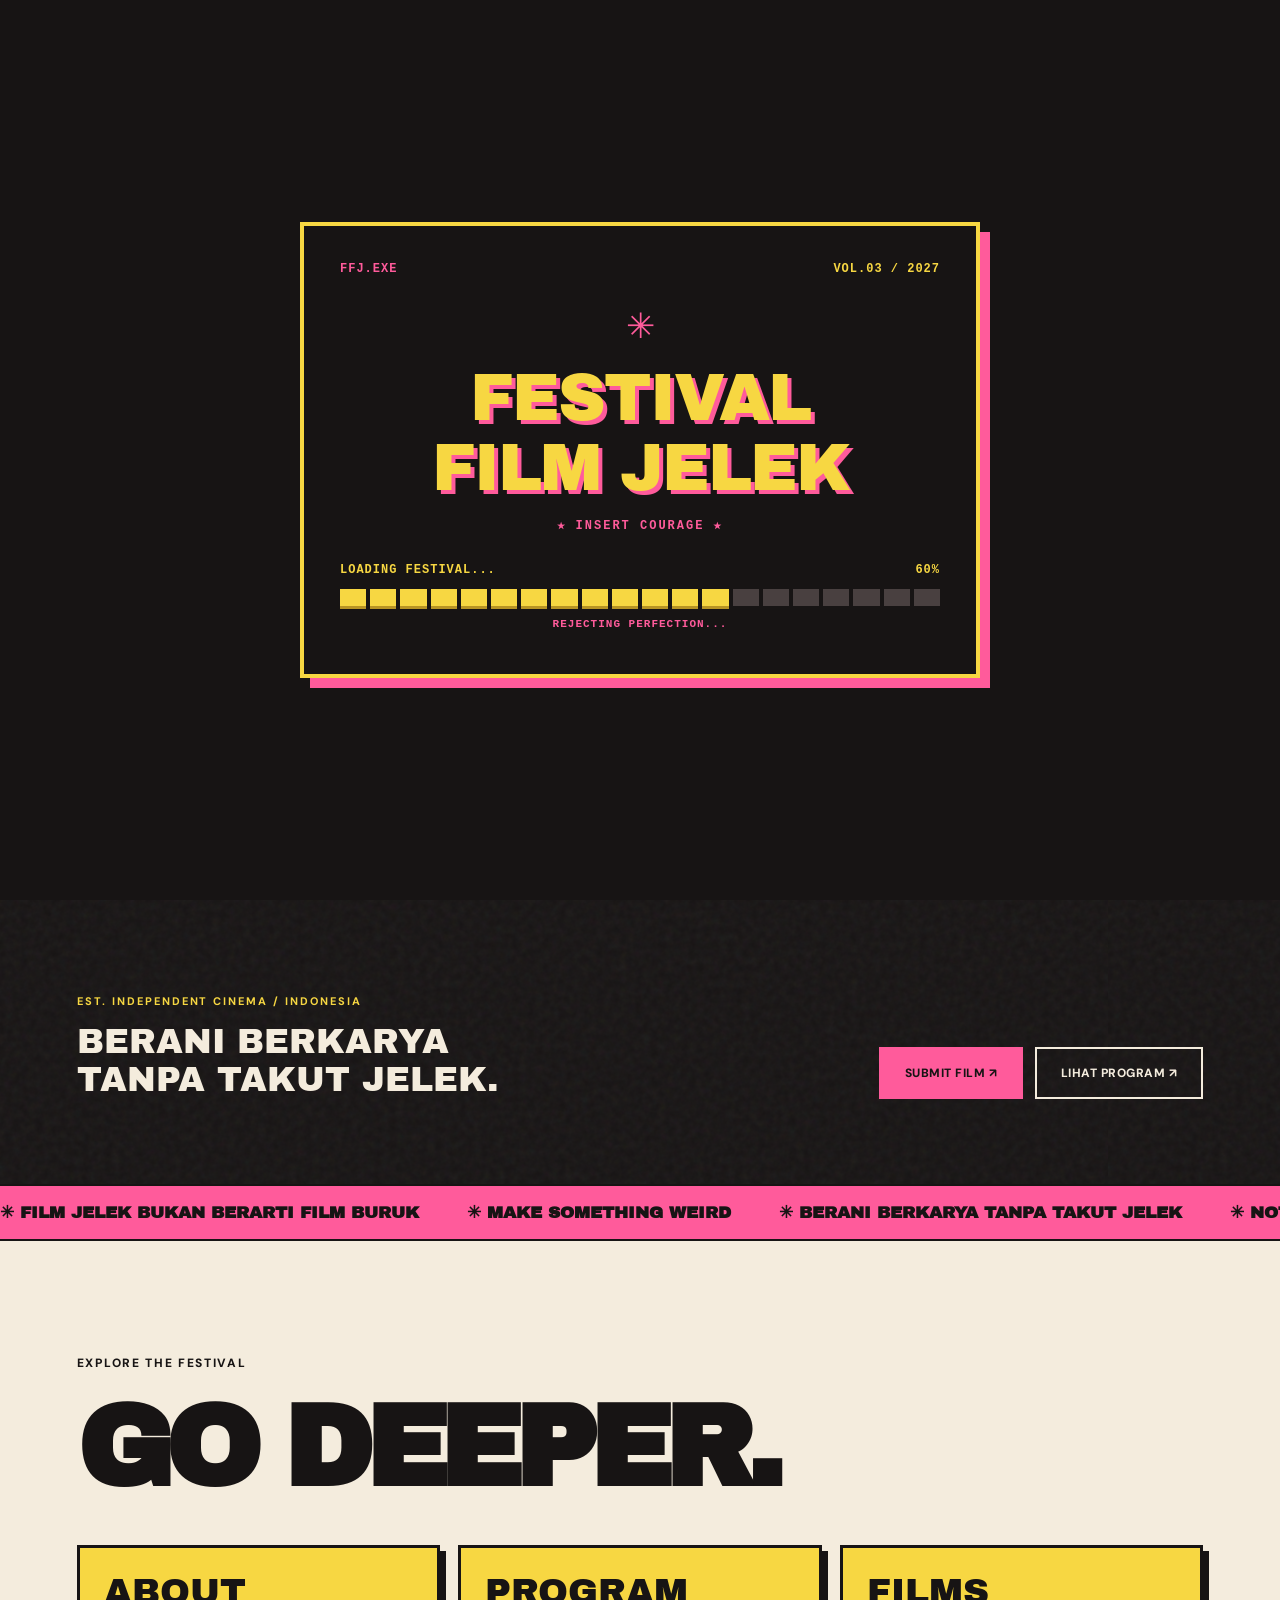
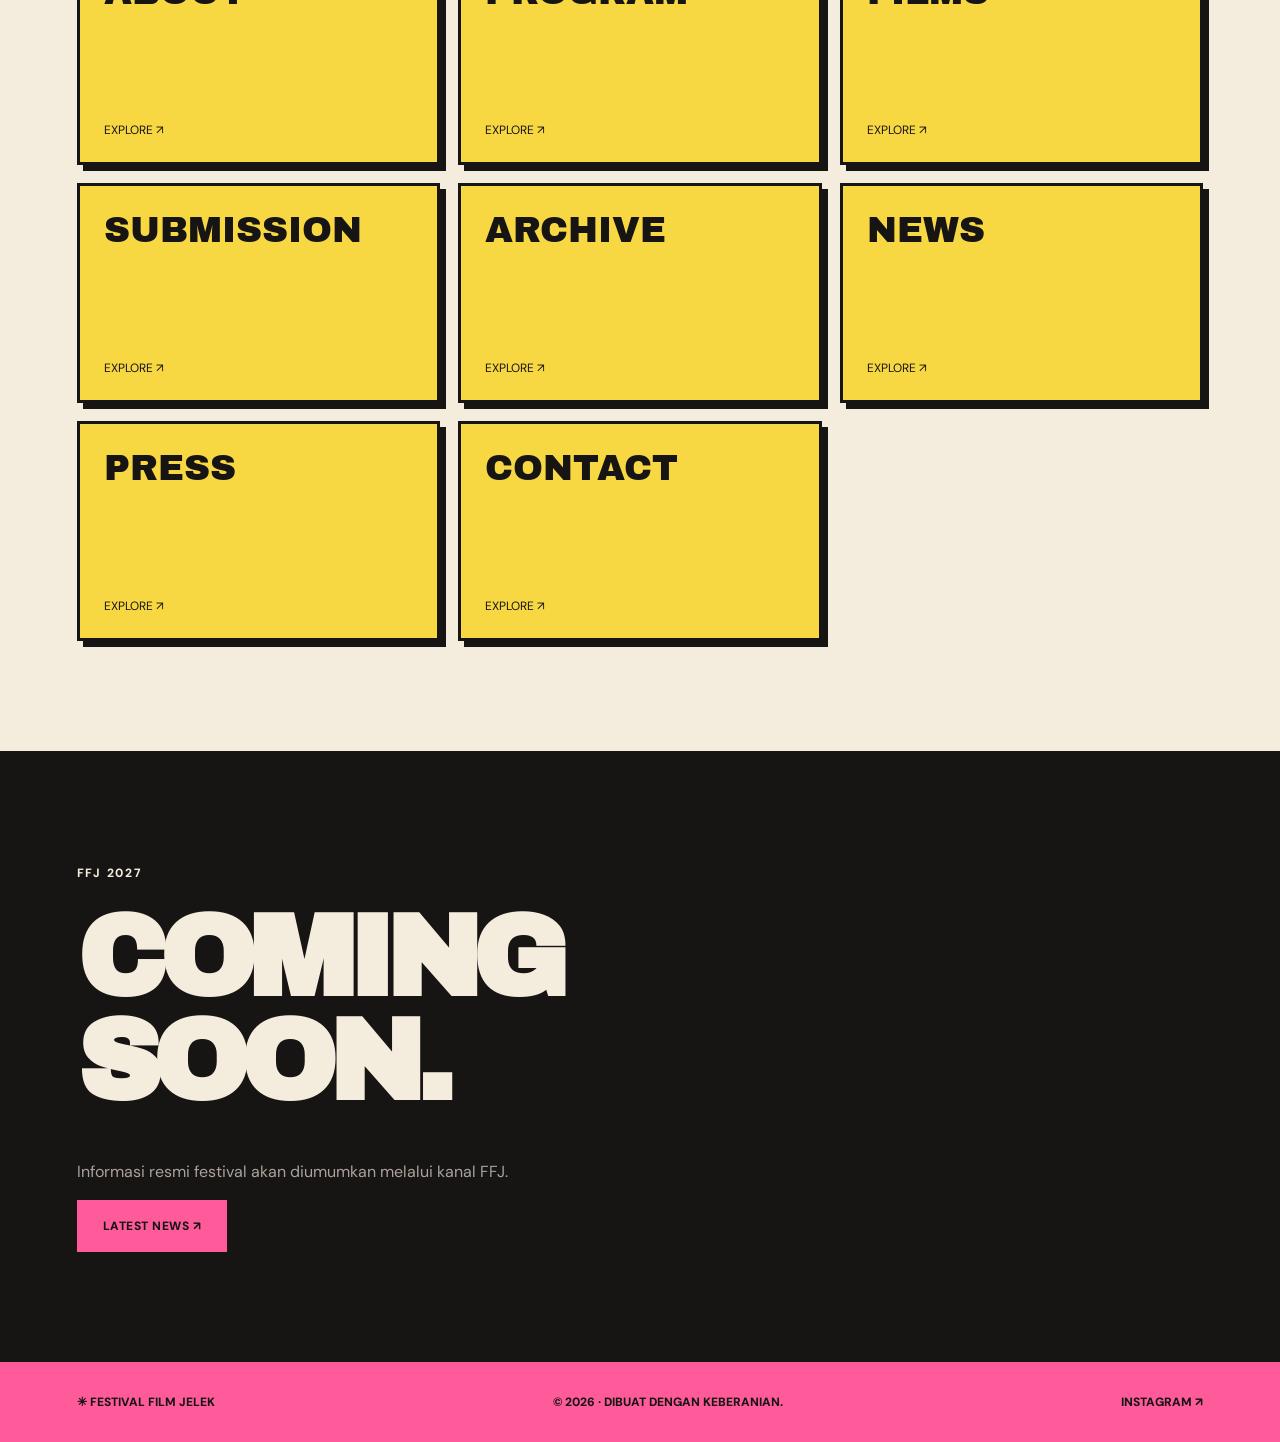
==== commit 428c8b72: "Add files via upload" ====
--- a/index.html
+++ b/index.html
@@ -32,11 +32,7 @@
           ✳ 2027 / VOL. 03 /
           <span class="small" data-i="detailsTbd">DETAIL MENYUSUL</span>
 </div>
-<div class="headline">
-<span>FESTIVAL</span>
-<span>FILM</span>
-<span class="pink">JELEK<span class="asterisk">*</span></span>
-</div>
+<div class="hero-brand-logo"><img src="/assets/ffj-hero-logo.png" alt="Festival Film Jelek" width="900" height="660" fetchpriority="high"></div>
 <div class="hero-foot">
 <div>
 <p class="overline">EST. INDEPENDENT CINEMA / INDONESIA</p>
--- a/styles.css
+++ b/styles.css
@@ -1431,3 +1431,8 @@
 }
 /* MULTIPAGE */
 .page-intro{padding:85px 6% 40px;background:#171414;color:#f4ecdd}.page-intro h1{font-family:'Archivo Black',sans-serif;font-size:clamp(52px,10vw,140px);line-height:.92;letter-spacing:-.065em;margin:12px 0 22px}.page-intro p{max-width:700px;line-height:1.6}.page-cta{margin-top:28px}.home-links{display:grid;grid-template-columns:repeat(3,minmax(0,1fr));gap:18px}.home-link{display:flex;flex-direction:column;justify-content:space-between;min-height:220px;padding:24px;border:3px solid #171414;background:#f7d742;box-shadow:6px 6px 0 #171414;font-family:'Archivo Black',sans-serif;font-size:clamp(21px,3vw,36px)}.home-link:hover{background:#ff5b9b}.home-link small{font-family:'DM Sans',sans-serif;font-size:12px}.site-footer{background:#ff5b9b;color:#171414;padding:32px 6%;display:flex;justify-content:space-between;gap:20px;flex-wrap:wrap;font-size:12px;font-weight:800}.nav nav a.active{color:#ff5b9b}.film-grid{display:grid;grid-template-columns:repeat(4,minmax(0,1fr));gap:20px}.film-card{display:block;border:2px solid currentColor;padding:14px}.film-poster{aspect-ratio:2/3;display:flex;align-items:center;justify-content:center;background:#f7d742;color:#171414;font-family:'Archivo Black',sans-serif;text-align:center;padding:15px;margin-bottom:16px}.film-poster img{width:100%;height:100%;object-fit:cover}.film-card h3{font-family:'Archivo Black',sans-serif;margin-bottom:8px}.film-detail-meta{display:grid;grid-template-columns:repeat(2,minmax(0,1fr));gap:14px;margin:25px 0}.film-detail-meta div{padding:16px;border:2px solid currentColor}.film-detail-meta strong{display:block;margin-bottom:6px}.film-detail-poster{max-width:420px;width:100%;height:auto}.film-section{margin-top:35px}.film-section h2{font-size:clamp(28px,5vw,60px)}.screening-item{padding:16px;border:2px solid currentColor;margin:12px 0}.press-card,.archive-item{overflow-wrap:anywhere}@media(max-width:900px){.home-links{grid-template-columns:repeat(2,1fr)}.film-grid{grid-template-columns:repeat(2,1fr)}}@media(max-width:600px){.home-links{grid-template-columns:1fr}.film-grid{grid-template-columns:repeat(2,minmax(0,1fr))}.page-intro{padding:55px 6% 25px}}
+
+/* Homepage hero: official FFJ logo replaces typographic headline */
+.hero-brand-logo { width: min(76vw, 950px); max-width: 100%; }
+.hero-brand-logo img { display: block; width: 100%; height: auto; }
+@media (max-width: 700px) { .hero-brand-logo { width: 100%; } }
